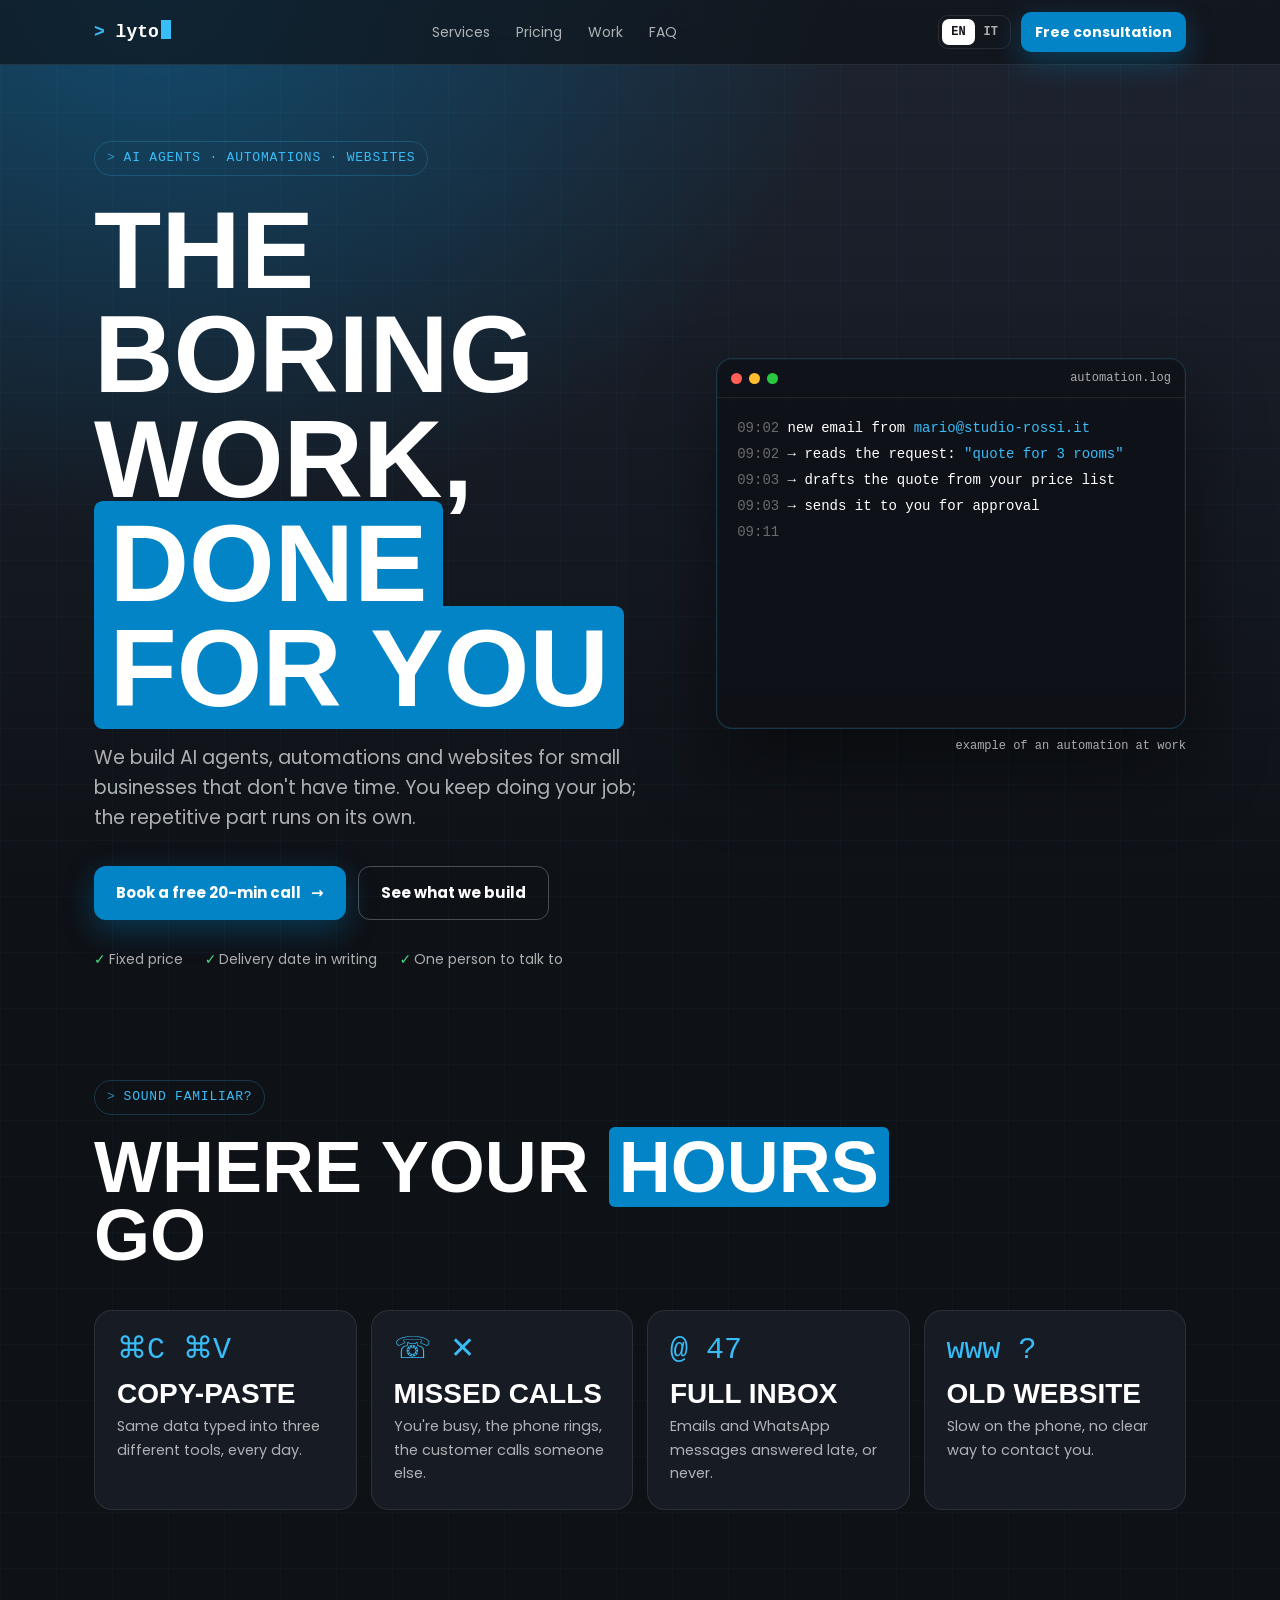
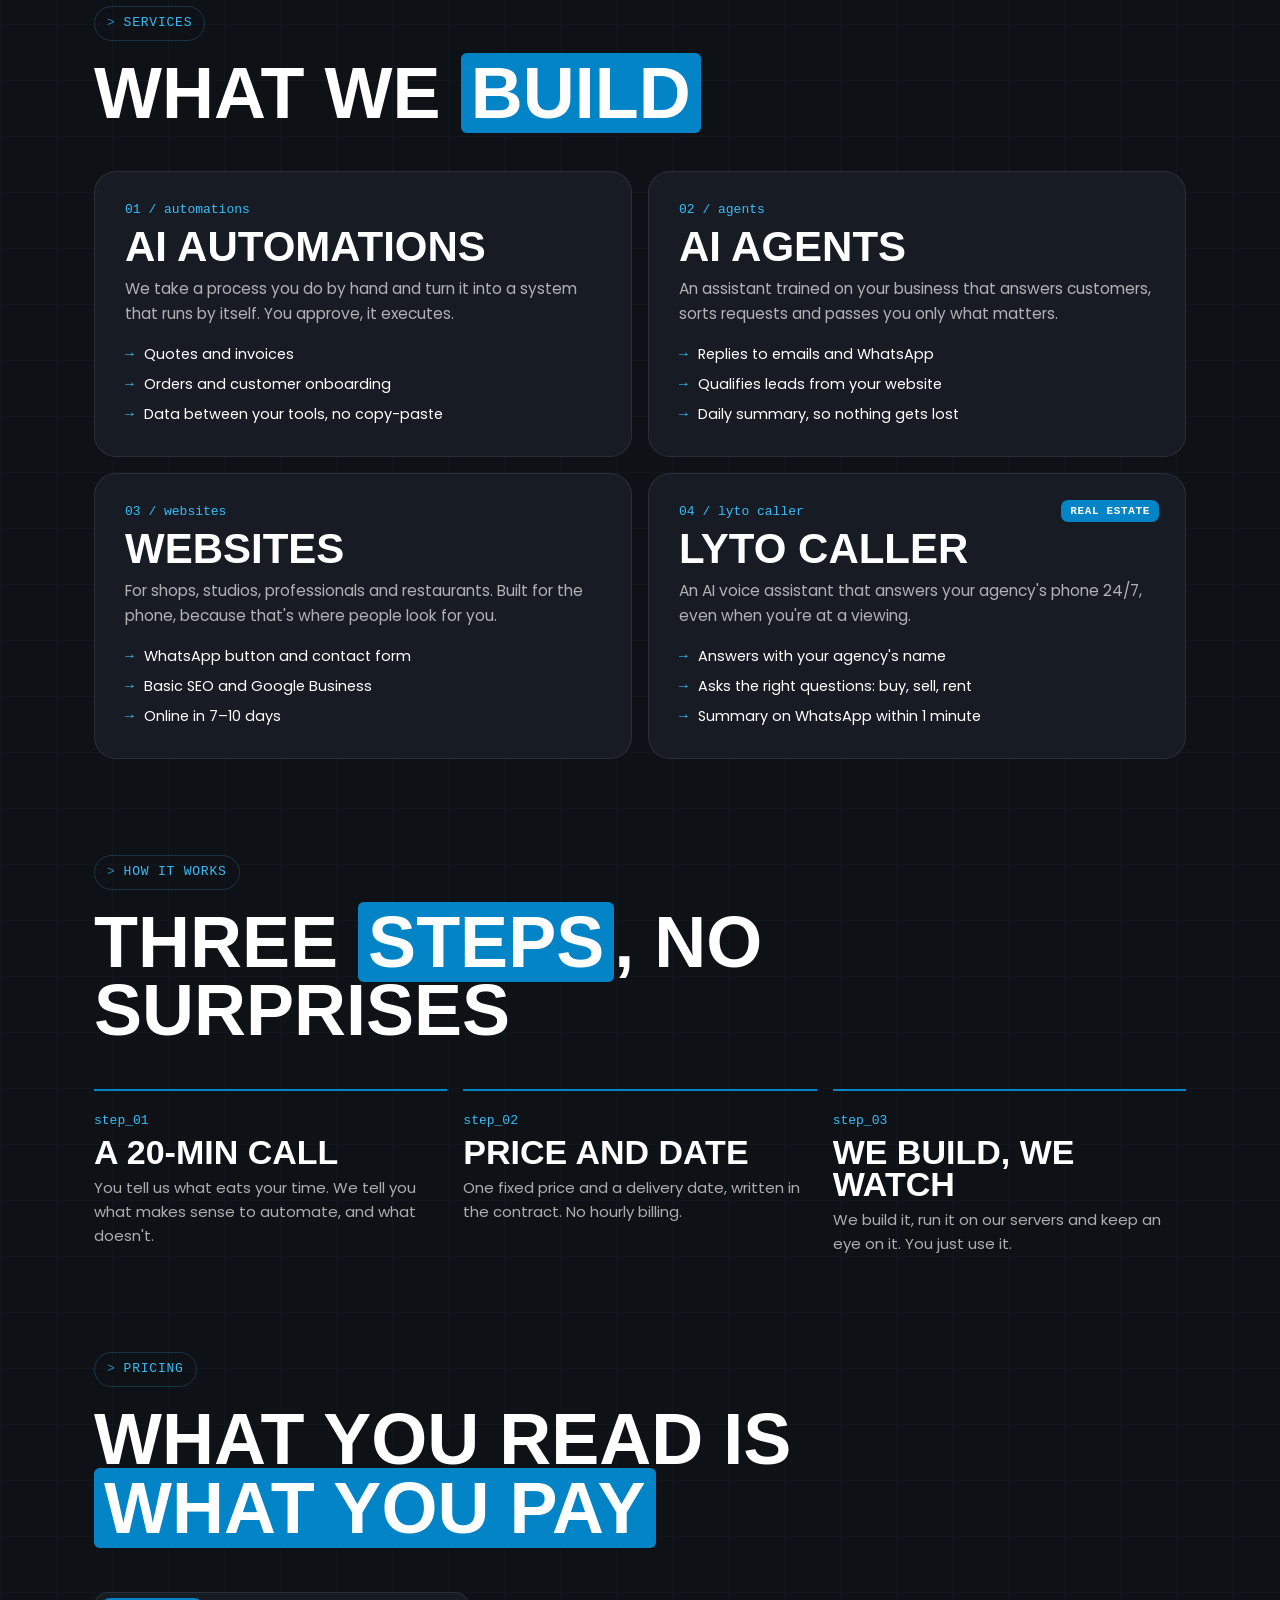
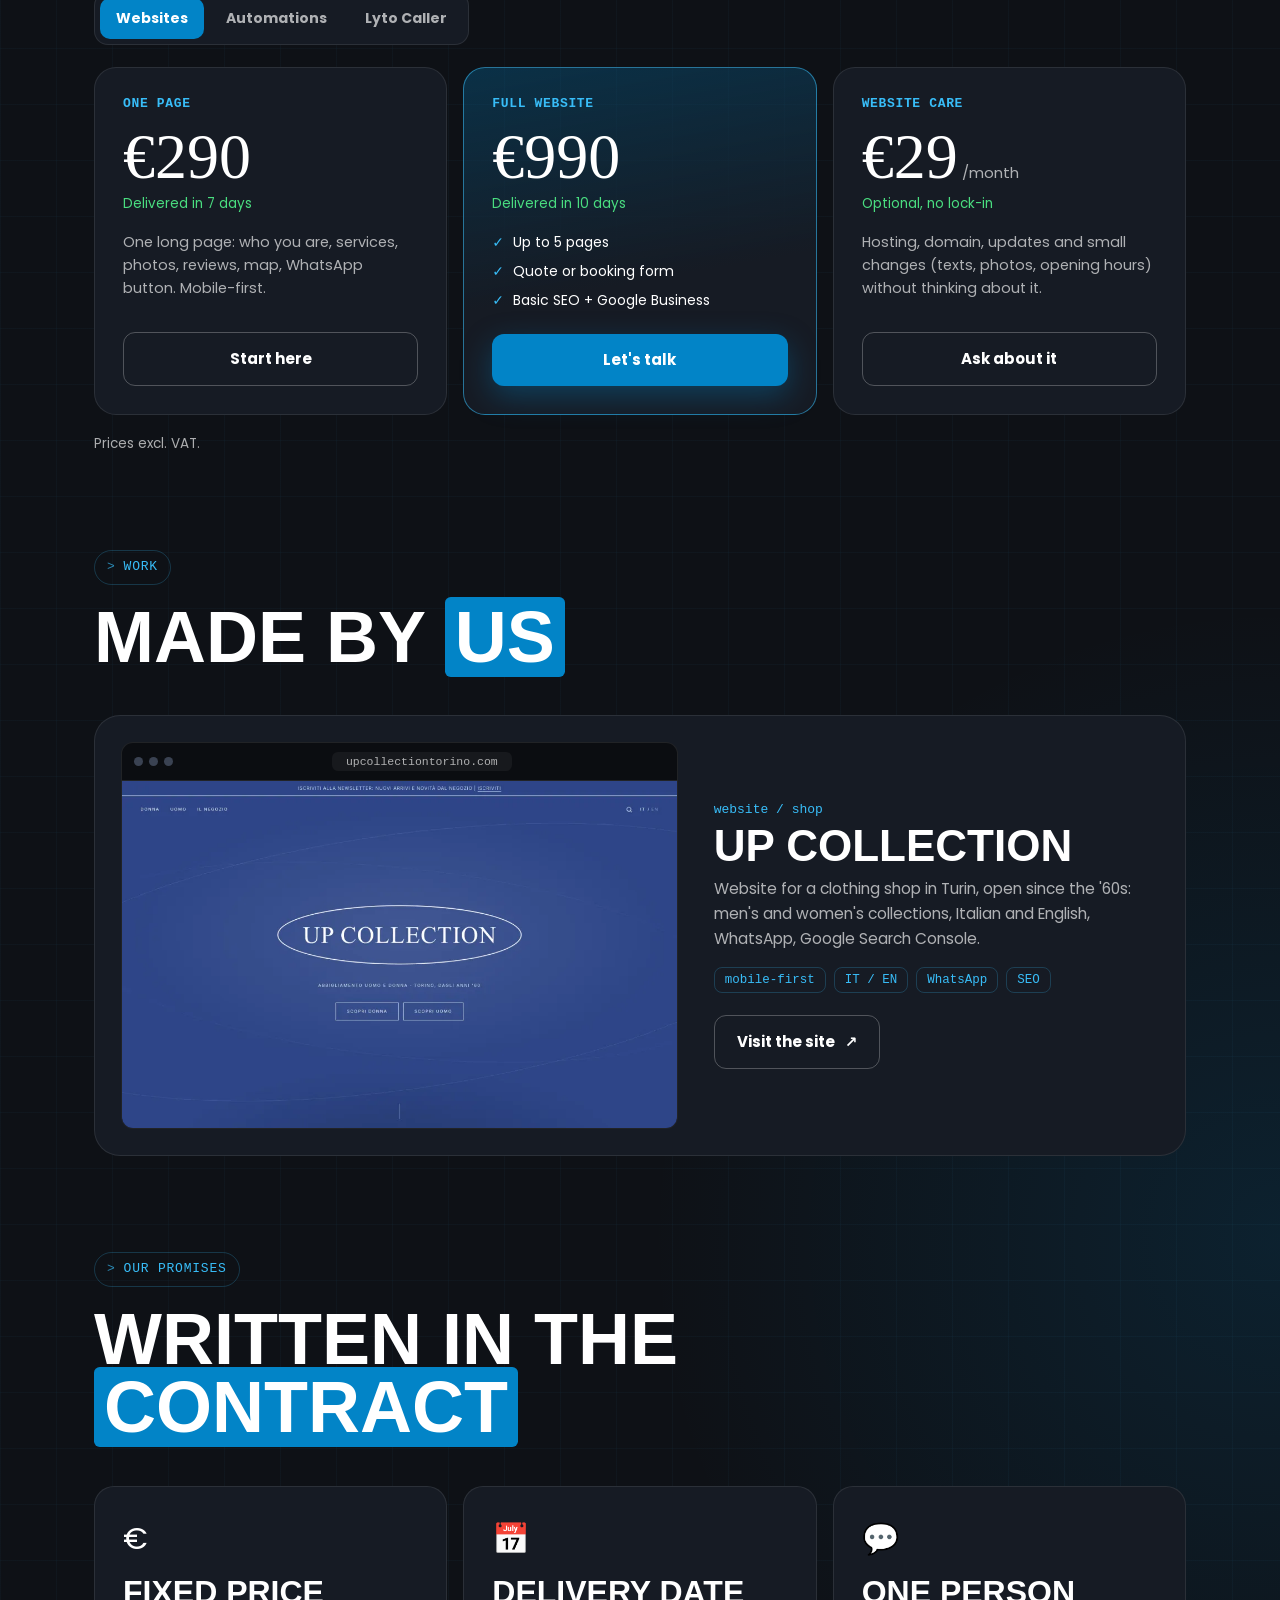
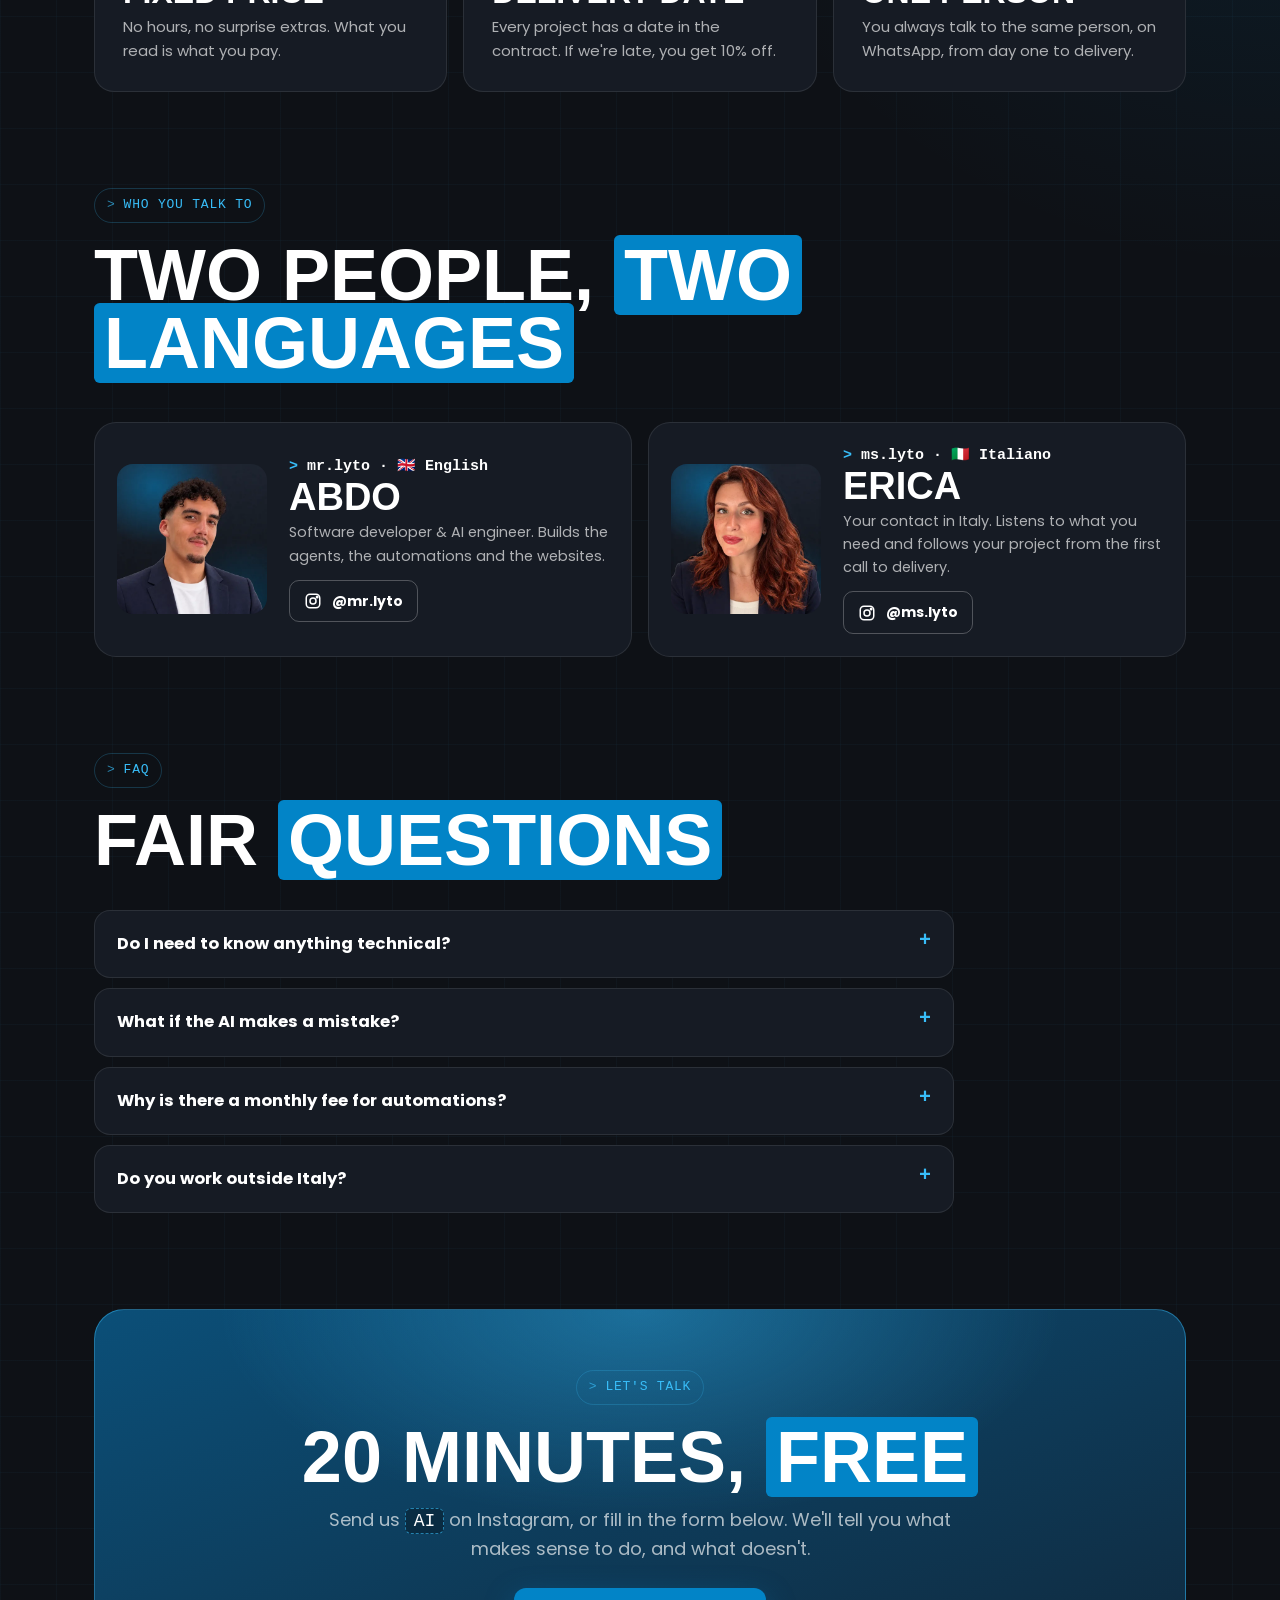
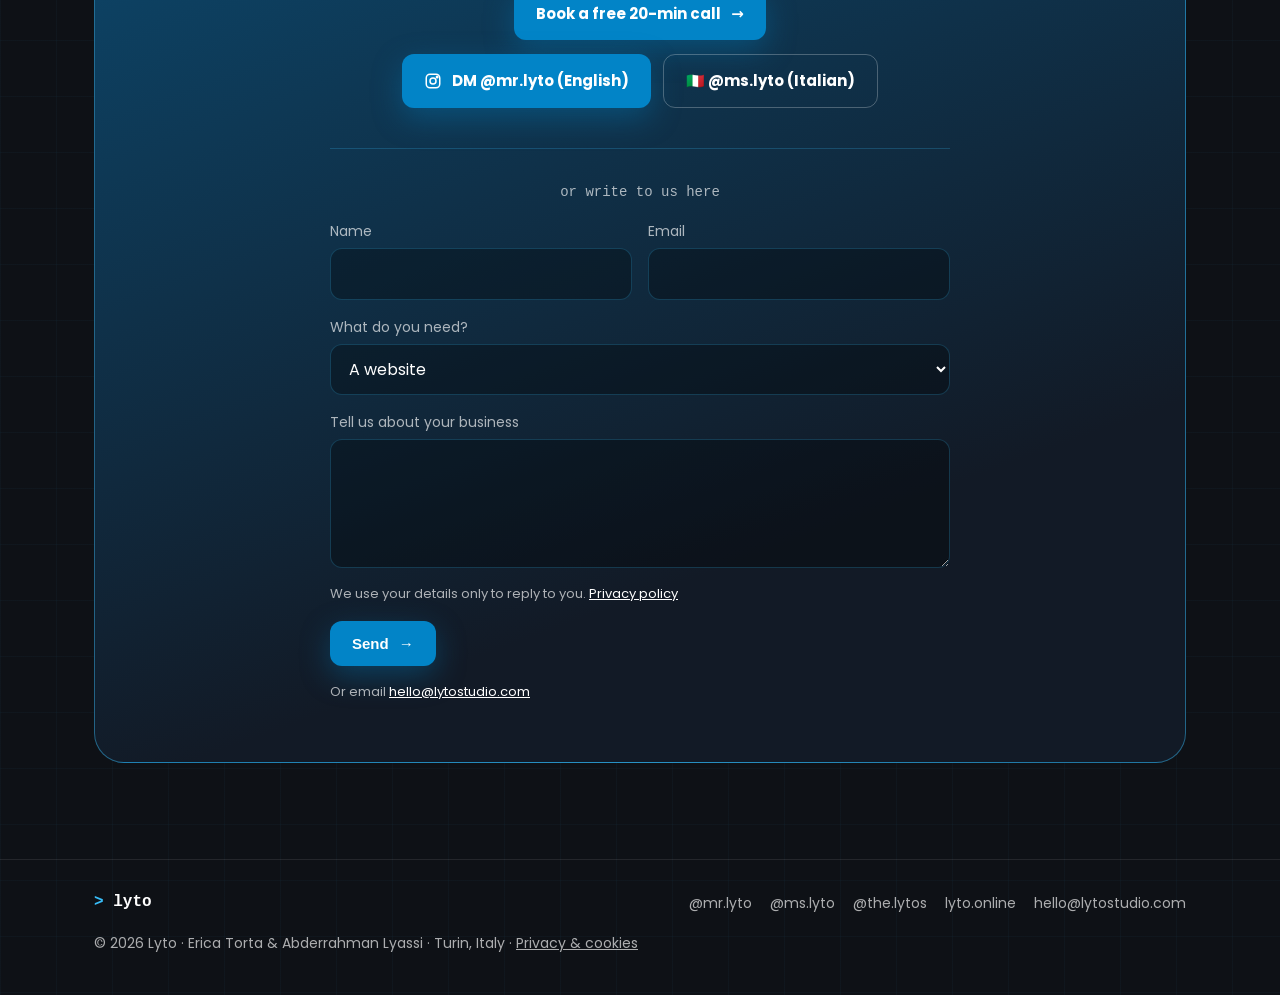
==== index.html @ 4451d895 "lyto studio website" ====
<!doctype html>
<html lang="en">
<head>
<meta charset="utf-8">
<meta name="viewport" content="width=device-width, initial-scale=1">
<title>Lyto Studio · AI automations &amp; websites for small business</title>
<meta name="description" content="AI agents, automations and websites for small businesses, from Turin. Fixed price, delivery date in writing, one person to talk to. Free 20-min call.">
<link rel="canonical" href="https://lytostudio.com/">
<link rel="alternate" hreflang="en" href="https://lytostudio.com/">
<link rel="alternate" hreflang="it" href="https://lytostudio.com/?lang=it">
<link rel="alternate" hreflang="x-default" href="https://lytostudio.com/">
<meta property="og:site_name" content="Lyto Studio">
<meta property="og:title" content="Lyto Studio · The boring work, done for you">
<meta property="og:description" content="AI agents, automations and websites for small businesses. Fixed price, delivery date in writing.">
<meta property="og:type" content="website">
<meta property="og:url" content="https://lytostudio.com/">
<meta property="og:image" content="https://lytostudio.com/assets/img/og-image.png">
<meta property="og:image:width" content="1200">
<meta property="og:image:height" content="630">
<meta property="og:image:alt" content="Lyto: the boring work, done for you. AI agents, automations, websites.">
<meta property="og:locale" content="en_GB">
<meta property="og:locale:alternate" content="it_IT">
<meta name="twitter:card" content="summary_large_image">
<meta name="twitter:image" content="https://lytostudio.com/assets/img/og-image.png">
<link rel="icon" href="favicon.svg" type="image/svg+xml">
<link rel="icon" href="favicon-32.png" sizes="32x32" type="image/png">
<link rel="apple-touch-icon" href="apple-touch-icon.png">
<link rel="manifest" href="site.webmanifest">
<script type="application/ld+json">
{
  "@context": "https://schema.org",
  "@type": "ProfessionalService",
  "name": "Lyto Studio",
  "alternateName": "Lyto",
  "url": "https://lytostudio.com/",
  "logo": "https://lytostudio.com/assets/img/icon-512.png",
  "image": "https://lytostudio.com/assets/img/og-image.png",
  "description": "AI agents, automations and websites for small businesses. Fixed price, delivery date in writing.",
  "email": "hello@lytostudio.com",
  "address": {"@type": "PostalAddress", "addressLocality": "Torino", "addressRegion": "TO", "addressCountry": "IT"},
  "areaServed": ["IT", "Europe"],
  "availableLanguage": ["en", "it"],
  "founder": [{"@type": "Person", "name": "Erica Torta"}, {"@type": "Person", "name": "Abderrahman Lyassi"}],
  "knowsAbout": ["AI agents", "Business automation", "Web design", "AI voice assistant for real estate agencies"],
  "sameAs": ["https://www.instagram.com/mr.lyto/", "https://www.instagram.com/ms.lyto/", "https://www.instagram.com/the.lytos/"]
}
</script>
<meta name="theme-color" content="#0E1116">
<link rel="preload" href="assets/fonts/din.woff2" as="font" type="font/woff2" crossorigin>
<style>
@font-face{font-family:'Poppins';font-weight:400;font-display:swap;src:url(assets/fonts/Poppins-Regular.ttf) format('truetype')}
@font-face{font-family:'Poppins';font-weight:500;font-display:swap;src:url(assets/fonts/Poppins-Medium.ttf) format('truetype')}
@font-face{font-family:'Poppins';font-weight:700;font-display:swap;src:url(assets/fonts/Poppins-Bold.ttf) format('truetype')}
@font-face{font-family:'Din';font-weight:700;font-display:swap;src:local('DIN Condensed Bold'),local('DINCondensed-Bold'),url(assets/fonts/din.woff2) format('woff2')}

:root{
  --bg1:#1E2430; --bg2:#0E1116; --card:#161B24; --card2:#1B2230;
  --fg:#FFFFFF; --mute:rgba(255,255,255,.66); --line:rgba(56,189,248,.22); --line2:rgba(255,255,255,.09);
  --acc:#38BDF8; --hl:#0284C7; --ok:#4ADE80;
  --mono:ui-monospace,'SF Mono',Menlo,Consolas,monospace;
}
*{margin:0;padding:0;box-sizing:border-box}
html{scroll-behavior:smooth}
body{font-family:'Poppins',system-ui,sans-serif;color:var(--fg);line-height:1.6;-webkit-font-smoothing:antialiased;
  overflow-x:hidden;background-color:var(--bg2);
  background:
    linear-gradient(rgba(56,189,248,.035) 1px,transparent 1px) 0 0/56px 56px,
    linear-gradient(90deg,rgba(56,189,248,.035) 1px,transparent 1px) 0 0/56px 56px,
    radial-gradient(1000px 760px at 12% 0%,rgba(2,132,199,.40),transparent 70%),
    radial-gradient(900px 900px at 100% 60%,rgba(2,132,199,.14),transparent 70%),
    linear-gradient(180deg,var(--bg1) 0,var(--bg2) 900px) var(--bg2)}
a{color:inherit;text-decoration:none}
img{display:block;max-width:100%;height:auto}

/* bilingual: EN by default, html.it shows Italian */
html:not(.it) .it, html.it .en{display:none}

.wrap{max-width:1140px;margin:0 auto;padding:0 24px}
section{padding:96px 0}
.kicker{font-family:var(--mono);font-size:13px;color:var(--acc);letter-spacing:.06em;text-transform:uppercase;
  display:inline-flex;align-items:center;gap:8px;border:1px solid var(--line);padding:6px 12px;border-radius:999px}
.kicker::before{content:'>';opacity:.7}
h1,h2,h3{font-family:'Din',Impact,sans-serif;font-weight:700;text-transform:uppercase;line-height:.95}
h2{font-size:clamp(42px,6.4vw,72px);margin:18px 0 16px;max-width:860px}
mark{background:var(--hl);color:#fff;padding:0 .14em;border-radius:.08em;-webkit-box-decoration-break:clone;box-decoration-break:clone}
.lead{color:var(--mute);font-size:18px;max-width:640px}

/* ---- buttons ---- */
.btn{display:inline-flex;align-items:center;gap:10px;font-weight:600;font-size:15px;border-radius:12px;
  padding:14px 22px;transition:transform .15s,background .15s,border-color .15s;white-space:nowrap;cursor:pointer}
.btn:hover{transform:translateY(-2px)}
.btn-blue{background:var(--hl);color:#fff;box-shadow:0 10px 30px rgba(2,132,199,.35)}
.btn-blue:hover{background:#0396e0}
.btn-ghost{border:1px solid rgba(255,255,255,.25)}
.btn-ghost:hover{border-color:var(--acc)}
.btn-sm{padding:9px 14px;font-size:14px;border-radius:10px}
.btn svg{width:18px;height:18px;flex:none}

/* ---- nav ---- */
nav{position:sticky;top:0;z-index:20;backdrop-filter:blur(18px);-webkit-backdrop-filter:blur(18px);
  background:rgba(14,17,22,.66);border-bottom:1px solid var(--line2)}
nav .wrap{display:flex;align-items:center;justify-content:space-between;height:64px;gap:14px}
.handle{font-family:var(--mono);font-size:18px;font-weight:600}
.handle .p{color:var(--acc)}
.cur{display:inline-block;width:.55em;height:1.05em;background:var(--acc);vertical-align:-.15em;margin-left:2px;
  animation:blink 1.1s steps(1) infinite}
@keyframes blink{50%{opacity:0}}
.menu{display:flex;gap:26px;font-size:14px;color:var(--mute)}
.menu a:hover{color:#fff}
.nav-r{display:flex;align-items:center;gap:10px}
.lang{display:flex;border:1px solid var(--line2);border-radius:10px;padding:3px}
.lang button{font:600 12px var(--mono);color:var(--mute);background:none;border:0;padding:6px 9px;border-radius:7px;cursor:pointer}
.lang button[aria-pressed="true"]{background:#fff;color:var(--bg2)}

/* ---- hero ---- */
.hero{padding:76px 0 90px}
.hero .wrap{display:grid;grid-template-columns:1.1fr .9fr;gap:48px;align-items:center}
.hero h1{font-size:clamp(58px,8.6vw,112px);margin:22px 0 22px}
.hero .lead{font-size:19px}
.ctas{display:flex;flex-wrap:wrap;gap:12px;margin-top:32px}
.trust{display:flex;flex-wrap:wrap;gap:8px 22px;margin-top:28px;font-size:14px;color:var(--mute)}
.trust span::before{content:'✓ ';color:var(--ok);font-weight:700}

/* terminal window */
.term{border-radius:16px;background:rgba(14,17,22,.82);border:1px solid var(--line);
  box-shadow:0 40px 80px rgba(0,0,0,.45),0 0 0 1px rgba(255,255,255,.03) inset;overflow:hidden}
.term .bar{display:flex;align-items:center;gap:7px;padding:12px 14px;border-bottom:1px solid var(--line2)}
.term .bar i{width:11px;height:11px;border-radius:50%;background:#3a4252}
.term .bar i:nth-child(1){background:#FF5F57}.term .bar i:nth-child(2){background:#FEBC2E}.term .bar i:nth-child(3){background:#28C840}
.term .bar span{margin-left:auto;font:12px var(--mono);color:var(--mute)}
.term pre{font:14px/1.85 var(--mono);padding:18px 20px 22px;white-space:pre-wrap;color:#cfd8e3;min-height:330px}
.term .t{color:rgba(255,255,255,.38)} .term .a{color:var(--acc)} .term .g{color:var(--ok)} .term .w{color:#fff}
.term-note{font:12px var(--mono);color:var(--mute);margin-top:10px;text-align:right}

/* ---- pains ---- */
.pains{display:grid;grid-template-columns:repeat(4,1fr);gap:14px;margin-top:40px}
.pain{border-radius:18px;padding:24px 22px;background:var(--card);border:1px solid var(--line2)}
.pain .h{font-family:var(--mono);font-size:30px;color:var(--acc);line-height:1}
.pain h3{font-size:28px;margin:16px 0 8px}
.pain p{color:var(--mute);font-size:14.5px}

/* ---- services ---- */
.svcs{display:grid;grid-template-columns:repeat(2,1fr);gap:16px;margin-top:44px}
.svc{position:relative;border-radius:22px;padding:30px;background:var(--card);border:1px solid var(--line2);
  transition:border-color .2s}
.svc:hover{border-color:var(--line)}
.svc .n{font:13px var(--mono);color:var(--acc)}
.svc h3{font-size:42px;margin:10px 0 10px}
.svc p{color:var(--mute);font-size:15.5px;margin-bottom:16px}
.svc ul{list-style:none;display:grid;gap:7px;font-size:14.5px}
.svc li{display:flex;gap:10px}
.svc li::before{content:'→';color:var(--acc);font-family:var(--mono)}
.svc .badge{position:absolute;top:26px;right:26px;font:600 11px var(--mono);letter-spacing:.06em;text-transform:uppercase;
  background:var(--hl);color:#fff;padding:5px 9px;border-radius:7px}

/* ---- steps ---- */
.steps{display:grid;grid-template-columns:repeat(3,1fr);gap:16px;margin-top:44px;counter-reset:s}
.step{border-top:2px solid var(--hl);padding-top:22px}
.step .k{font:13px var(--mono);color:var(--acc)}
.step h3{font-size:34px;margin:8px 0 8px}
.step p{color:var(--mute);font-size:15px}

/* ---- pricing ---- */
.tabs{display:inline-flex;gap:6px;margin-top:34px;padding:5px;border-radius:14px;background:var(--card);border:1px solid var(--line2);flex-wrap:wrap}
.tabs button{font:600 14px 'Poppins';color:var(--mute);background:none;border:0;border-radius:10px;padding:10px 16px;cursor:pointer}
.tabs button[aria-selected="true"]{background:var(--hl);color:#fff}
.plans{display:none;grid-template-columns:repeat(3,1fr);gap:16px;margin-top:22px}
.plans.on{display:grid}
.plan{border-radius:22px;padding:28px;background:var(--card);border:1px solid var(--line2);display:flex;flex-direction:column}
.plan.hot{border-color:rgba(56,189,248,.55);background:linear-gradient(170deg,rgba(2,132,199,.28),var(--card) 60%)}
.plan .nm{font:600 13px var(--mono);color:var(--acc);text-transform:uppercase;letter-spacing:.05em}
.plan .pr{font-family:'Din';font-size:64px;line-height:1;margin:14px 0 4px}
.plan .pr small{font-family:'Poppins';font-size:15px;color:var(--mute);font-weight:400;margin-left:4px}
.plan .when{font-size:13.5px;color:var(--ok);margin-bottom:16px}
.plan p{color:var(--mute);font-size:14.5px;margin-bottom:14px}
.plan ul{list-style:none;display:grid;gap:7px;font-size:14px;margin-bottom:22px}
.plan li{display:flex;gap:9px}
.plan li::before{content:'✓';color:var(--acc);font-weight:700}
.plan .btn{margin-top:auto;justify-content:center}
.price-note{margin-top:18px;font-size:13.5px;color:var(--mute)}

/* ---- work ---- */
.work{display:grid;grid-template-columns:1.25fr 1fr;gap:36px;align-items:center;margin-top:44px;
  border-radius:26px;padding:26px;background:var(--card);border:1px solid var(--line2)}
.browser{border-radius:12px;overflow:hidden;border:1px solid var(--line2);background:#0b0d11}
.browser .bar{display:flex;align-items:center;gap:6px;padding:9px 12px;border-bottom:1px solid var(--line2)}
.browser .bar i{width:9px;height:9px;border-radius:50%;background:#3a4252}
.browser .bar span{margin:0 auto;font:11.5px var(--mono);color:var(--mute);background:rgba(255,255,255,.05);
  padding:3px 14px;border-radius:6px}
.work h3{font-size:44px;margin:8px 0 10px}
.work p{color:var(--mute);font-size:15.5px;margin-bottom:16px}
.chips{display:flex;flex-wrap:wrap;gap:8px;margin-bottom:22px}
.chips span{font:12.5px var(--mono);border:1px solid var(--line);color:var(--acc);padding:5px 10px;border-radius:8px}

/* ---- promises ---- */
.proms{display:grid;grid-template-columns:repeat(3,1fr);gap:16px;margin-top:44px}
.prom{border-radius:20px;padding:28px;background:var(--card);border:1px solid var(--line2)}
.prom .ic{font-size:30px}
.prom h3{font-size:32px;margin:14px 0 8px}
.prom p{color:var(--mute);font-size:15px}

/* ---- team ---- */
.team{display:grid;grid-template-columns:1fr 1fr;gap:16px;margin-top:44px}
.mate{display:grid;grid-template-columns:150px 1fr;gap:22px;align-items:center;border-radius:22px;padding:22px;
  background:var(--card);border:1px solid var(--line2)}
.mate img{width:150px;height:150px;border-radius:16px;object-fit:cover}
.mate .hd{font:600 15px var(--mono)} .mate .hd b{color:var(--acc);font-weight:600}
.mate h3{font-size:38px;margin:4px 0 6px}
.mate p{color:var(--mute);font-size:14.5px;margin-bottom:12px}

/* ---- faq ---- */
.faq{margin-top:36px;display:grid;gap:10px;max-width:860px}
details{border-radius:16px;background:var(--card);border:1px solid var(--line2);padding:0 22px}
summary{cursor:pointer;list-style:none;padding:20px 0;font-weight:600;font-size:16.5px;display:flex;justify-content:space-between;gap:16px}
summary::-webkit-details-marker{display:none}
summary::after{content:'+';font-family:var(--mono);color:var(--acc);font-size:20px;line-height:1}
details[open] summary::after{content:'−'}
details p{color:var(--mute);padding:0 0 20px;font-size:15.5px;max-width:740px}

/* ---- final cta ---- */
.final{border-radius:30px;padding:60px 40px;text-align:center;
  background:radial-gradient(600px 300px at 50% 0%,rgba(56,189,248,.35),transparent 70%),linear-gradient(160deg,#0B4F78,#121a26 75%);
  border:1px solid rgba(56,189,248,.45)}
.final h2{margin:18px auto 14px}
.final .lead{margin:0 auto}
.final .ctas{justify-content:center}
.final .book-row{margin-top:24px}
.final .book-row+.ctas{margin-top:14px}
.dm{font-family:var(--mono);background:rgba(0,0,0,.3);border:1px dashed rgba(56,189,248,.6);padding:2px 8px;border-radius:6px;color:#fff}

.cform{max-width:620px;margin:40px auto 0;text-align:left;display:grid;gap:16px;border-top:1px solid var(--line);padding-top:32px}
.cform .or{text-align:center;font-family:var(--mono);color:var(--mute);font-size:14px}
.cform .row{display:grid;grid-template-columns:1fr 1fr;gap:16px}
.cform label{display:grid;gap:6px;font-size:14px;color:var(--mute)}
.cform input,.cform select,.cform textarea{font:inherit;font-size:16px;color:#fff;background:rgba(0,0,0,.3);border:1px solid var(--line);border-radius:12px;padding:12px 14px;width:100%}
.cform input:focus,.cform select:focus,.cform textarea:focus{outline:2px solid var(--acc);outline-offset:1px}
.cform select option{background:var(--card)}
.cform .btn{justify-self:start;border:0;cursor:pointer}
.cform .fine{font-size:13px;color:var(--mute)}
.cform .fine a{color:#fff;text-decoration:underline}
.cform .fmsg:empty{display:none}
.cform .fmsg{font-family:var(--mono);font-size:14px;color:var(--ok)}
.cform .fmsg.err{color:#FCA5A5}
.hp{position:absolute;left:-9999px;width:1px;height:1px;opacity:0}
footer{border-top:1px solid var(--line2);padding:30px 0 42px;color:var(--mute);font-size:14px}
footer .wrap{display:flex;justify-content:space-between;gap:16px;flex-wrap:wrap;align-items:center}
footer .links{display:flex;gap:18px;flex-wrap:wrap}
footer a:hover{color:#fff}
footer .legal-f a{text-decoration:underline}

.rv{opacity:0;transform:translateY(18px);transition:opacity .6s,transform .6s}
.rv.in{opacity:1;transform:none}
@media (prefers-reduced-motion:reduce){.rv{opacity:1;transform:none;transition:none}.cur{animation:none}html{scroll-behavior:auto}}

@media (max-width:1000px){
  .menu{display:none}
  .hero .wrap{grid-template-columns:1fr}
  .pains{grid-template-columns:repeat(2,1fr)}
  .plans.on,.proms{grid-template-columns:1fr}
  .work,.team{grid-template-columns:1fr}
}
@media (max-width:720px){
  section{padding:68px 0}
  .wrap{padding:0 16px}
  .hero{padding:44px 0 64px}
  .svcs,.steps{grid-template-columns:1fr}
  .pains{grid-template-columns:1fr}
  .term pre{font-size:12.5px;min-height:0}
  .svc,.plan,.prom{padding:24px 20px}
  .svc .badge{position:static;display:inline-block;margin-bottom:10px}
  .mate{grid-template-columns:96px 1fr;gap:16px;padding:18px}
  .mate img{width:96px;height:96px}
  .mate h3{font-size:32px}
  .final{padding:44px 20px}
  .cform .row{grid-template-columns:1fr}
  .nav-cta{display:none}
  .tabs{display:flex;width:100%}
  .tabs button{flex:1;padding:10px 8px}
  .work{padding:16px}
}
</style>
</head>
<body>

<svg width="0" height="0" style="position:absolute" aria-hidden="true">
  <symbol id="i-ig" viewBox="0 0 24 24" fill="none" stroke="currentColor" stroke-width="2"><rect x="3" y="3" width="18" height="18" rx="5"/><circle cx="12" cy="12" r="4"/><circle cx="17.5" cy="6.5" r="1" fill="currentColor"/></symbol>
</svg>

<nav>
  <div class="wrap">
    <a href="#" class="handle" aria-label="Lyto"><span class="p">&gt;</span> lyto<span class="cur"></span></a>
    <div class="menu">
      <a href="#services"><span class="en">Services</span><span class="it">Servizi</span></a>
      <a href="#pricing"><span class="en">Pricing</span><span class="it">Prezzi</span></a>
      <a href="#work"><span class="en">Work</span><span class="it">Lavori</span></a>
      <a href="#faq">FAQ</a>
    </div>
    <div class="nav-r">
      <div class="lang" role="group" aria-label="Language">
        <button type="button" data-lang="en" aria-pressed="true">EN</button>
        <button type="button" data-lang="it" aria-pressed="false">IT</button>
      </div>
      <a class="btn btn-blue btn-sm nav-cta" href="#contact" data-book><span class="en">Free consultation</span><span class="it">Consulenza gratuita</span></a>
    </div>
  </div>
</nav>

<header class="hero">
  <div class="wrap">
    <div>
      <span class="kicker"><span class="en">AI agents · Automations · Websites</span><span class="it">Agenti AI · Automazioni · Siti</span></span>
      <h1 class="en">The boring work, <mark>done for you</mark></h1>
      <h1 class="it">Il lavoro noioso, <mark>lo fa l'AI</mark></h1>
      <p class="lead en">We build AI agents, automations and websites for small businesses that don't have time. You keep doing your job; the repetitive part runs on its own.</p>
      <p class="lead it">Costruiamo agenti AI, automazioni e siti per chi ha un'attività e non ha tempo. Tu continui a fare il tuo lavoro; la parte ripetitiva va da sola.</p>
      <div class="ctas">
        <a class="btn btn-blue" href="#contact" data-book><span class="en">Book a free 20-min call</span><span class="it">Prenota 20 minuti gratis</span> →</a>
        <a class="btn btn-ghost" href="#services"><span class="en">See what we build</span><span class="it">Cosa costruiamo</span></a>
      </div>
      <div class="trust">
        <span class="en">Fixed price</span><span class="it">Prezzo fisso</span>
        <span class="en">Delivery date in writing</span><span class="it">Data di consegna scritta</span>
        <span class="en">One person to talk to</span><span class="it">Un solo referente</span>
      </div>
    </div>
    <div>
      <div class="term" aria-hidden="true">
        <div class="bar"><i></i><i></i><i></i><span>automation.log</span></div>
<pre class="en" id="log-en"></pre>
<pre class="it" id="log-it"></pre>
      </div>
      <p class="term-note en">example of an automation at work</p>
      <p class="term-note it">esempio di un'automazione al lavoro</p>
    </div>
  </div>
</header>

<section id="pains" style="padding-top:20px">
  <div class="wrap">
    <span class="kicker"><span class="en">Sound familiar?</span><span class="it">Ti suona familiare?</span></span>
    <h2 class="en">Where your <mark>hours</mark> go</h2>
    <h2 class="it">Dove finiscono le tue <mark>ore</mark></h2>
    <div class="pains">
      <div class="pain rv"><div class="h">⌘C ⌘V</div>
        <h3 class="en">Copy-paste</h3><h3 class="it">Copia-incolla</h3>
        <p class="en">Same data typed into three different tools, every day.</p>
        <p class="it">Gli stessi dati scritti in tre programmi diversi, ogni giorno.</p></div>
      <div class="pain rv"><div class="h">☏ ✕</div>
        <h3 class="en">Missed calls</h3><h3 class="it">Chiamate perse</h3>
        <p class="en">You're busy, the phone rings, the customer calls someone else.</p>
        <p class="it">Sei impegnato, il telefono squilla, il cliente chiama un altro.</p></div>
      <div class="pain rv"><div class="h">@ 47</div>
        <h3 class="en">Full inbox</h3><h3 class="it">Inbox piena</h3>
        <p class="en">Emails and WhatsApp messages answered late, or never.</p>
        <p class="it">Email e messaggi WhatsApp a cui rispondi tardi, o mai.</p></div>
      <div class="pain rv"><div class="h">www ?</div>
        <h3 class="en">Old website</h3><h3 class="it">Sito vecchio</h3>
        <p class="en">Slow on the phone, no clear way to contact you.</p>
        <p class="it">Lento dal telefono, nessun modo chiaro per contattarti.</p></div>
    </div>
  </div>
</section>

<section id="services" style="padding-top:0">
  <div class="wrap">
    <span class="kicker"><span class="en">Services</span><span class="it">Servizi</span></span>
    <h2 class="en">What we <mark>build</mark></h2>
    <h2 class="it">Cosa <mark>costruiamo</mark></h2>
    <div class="svcs">
      <div class="svc rv">
        <div class="n">01 / automations</div>
        <h3 class="en">AI automations</h3><h3 class="it">Automazioni AI</h3>
        <p class="en">We take a process you do by hand and turn it into a system that runs by itself. You approve, it executes.</p>
        <p class="it">Prendiamo un processo che oggi fai a mano e lo trasformiamo in un sistema che va da solo. Tu approvi, lui esegue.</p>
        <ul>
          <li class="en">Quotes and invoices</li><li class="it">Preventivi e fatture</li>
          <li class="en">Orders and customer onboarding</li><li class="it">Ordini e onboarding clienti</li>
          <li class="en">Data between your tools, no copy-paste</li><li class="it">Dati tra i tuoi programmi, senza copia-incolla</li>
        </ul>
      </div>
      <div class="svc rv">
        <div class="n">02 / agents</div>
        <h3 class="en">AI agents</h3><h3 class="it">Agenti AI</h3>
        <p class="en">An assistant trained on your business that answers customers, sorts requests and passes you only what matters.</p>
        <p class="it">Un assistente che conosce la tua attività: risponde ai clienti, smista le richieste e ti passa solo quello che conta.</p>
        <ul>
          <li class="en">Replies to emails and WhatsApp</li><li class="it">Risposte a email e WhatsApp</li>
          <li class="en">Qualifies leads from your website</li><li class="it">Qualifica i contatti dal sito</li>
          <li class="en">Daily summary, so nothing gets lost</li><li class="it">Riepilogo giornaliero, così niente si perde</li>
        </ul>
      </div>
      <div class="svc rv">
        <div class="n">03 / websites</div>
        <h3 class="en">Websites</h3><h3 class="it">Siti web</h3>
        <p class="en">For shops, studios, professionals and restaurants. Built for the phone, because that's where people look for you.</p>
        <p class="it">Per negozi, studi, professionisti e ristoranti. Pensati per il telefono, perché è lì che ti cercano.</p>
        <ul>
          <li class="en">WhatsApp button and contact form</li><li class="it">Bottone WhatsApp e modulo contatti</li>
          <li class="en">Basic SEO and Google Business</li><li class="it">SEO base e Google Business</li>
          <li class="en">Online in 7–10 days</li><li class="it">Online in 7–10 giorni</li>
        </ul>
      </div>
      <div class="svc rv">
        <span class="badge en">Real estate</span><span class="badge it">Immobiliari</span>
        <div class="n">04 / lyto caller</div>
        <h3>Lyto Caller</h3>
        <p class="en">An AI voice assistant that answers your agency's phone 24/7, even when you're at a viewing.</p>
        <p class="it">L'assistente vocale AI che risponde al telefono dell'agenzia 24 ore su 24, anche quando sei in visita.</p>
        <ul>
          <li class="en">Answers with your agency's name</li><li class="it">Risponde col nome dell'agenzia</li>
          <li class="en">Asks the right questions: buy, sell, rent</li><li class="it">Fa le domande giuste: compra, vende, affitta</li>
          <li class="en">Summary on WhatsApp within 1 minute</li><li class="it">Riepilogo su WhatsApp entro 1 minuto</li>
        </ul>
      </div>
    </div>
  </div>
</section>

<section id="how" style="padding-top:0">
  <div class="wrap">
    <span class="kicker"><span class="en">How it works</span><span class="it">Come funziona</span></span>
    <h2 class="en">Three <mark>steps</mark>, no surprises</h2>
    <h2 class="it">Tre <mark>passi</mark>, nessuna sorpresa</h2>
    <div class="steps">
      <div class="step rv"><div class="k">step_01</div>
        <h3 class="en">A 20-min call</h3><h3 class="it">20 minuti al telefono</h3>
        <p class="en">You tell us what eats your time. We tell you what makes sense to automate, and what doesn't.</p>
        <p class="it">Ci racconti cosa ti fa perdere tempo. Ti diciamo cosa ha senso automatizzare e cosa no.</p></div>
      <div class="step rv"><div class="k">step_02</div>
        <h3 class="en">Price and date</h3><h3 class="it">Prezzo e data</h3>
        <p class="en">One fixed price and a delivery date, written in the contract. No hourly billing.</p>
        <p class="it">Un prezzo fisso e una data di consegna, scritti nel contratto. Niente ore da pagare.</p></div>
      <div class="step rv"><div class="k">step_03</div>
        <h3 class="en">We build, we watch</h3><h3 class="it">Costruiamo, controlliamo</h3>
        <p class="en">We build it, run it on our servers and keep an eye on it. You just use it.</p>
        <p class="it">Lo costruiamo, gira sui nostri server e lo teniamo d'occhio noi. Tu lo usi e basta.</p></div>
    </div>
  </div>
</section>

<section id="pricing" style="padding-top:0">
  <div class="wrap">
    <span class="kicker"><span class="en">Pricing</span><span class="it">Prezzi</span></span>
    <h2 class="en">What you read is <mark>what you pay</mark></h2>
    <h2 class="it">Quello che leggi è <mark>quello che paghi</mark></h2>
    <div class="tabs" role="tablist">
      <button type="button" role="tab" data-tab="web" aria-selected="true"><span class="en">Websites</span><span class="it">Siti</span></button>
      <button type="button" role="tab" data-tab="auto" aria-selected="false"><span class="en">Automations</span><span class="it">Automazioni</span></button>
      <button type="button" role="tab" data-tab="caller" aria-selected="false">Lyto Caller</button>
    </div>

    <div class="plans on" data-panel="web">
      <div class="plan">
        <div class="nm">One page</div>
        <div class="pr">€290</div>
        <div class="when en">Delivered in 7 days</div><div class="when it">Consegna in 7 giorni</div>
        <p class="en">One long page: who you are, services, photos, reviews, map, WhatsApp button. Mobile-first.</p>
        <p class="it">Una pagina lunga: chi sei, servizi, foto, recensioni, mappa, bottone WhatsApp. Pensata per il telefono.</p>
        <a class="btn btn-ghost" href="#contact"><span class="en">Start here</span><span class="it">Parti da qui</span></a>
      </div>
      <div class="plan hot">
        <div class="nm en">Full website</div><div class="nm it">Sito completo</div>
        <div class="pr">€990</div>
        <div class="when en">Delivered in 10 days</div><div class="when it">Consegna in 10 giorni</div>
        <ul>
          <li class="en">Up to 5 pages</li><li class="it">Fino a 5 pagine</li>
          <li class="en">Quote or booking form</li><li class="it">Modulo preventivi o prenotazioni</li>
          <li class="en">Basic SEO + Google Business</li><li class="it">SEO base + Google Business</li>
        </ul>
        <a class="btn btn-blue" href="#contact"><span class="en">Let's talk</span><span class="it">Parliamone</span></a>
      </div>
      <div class="plan">
        <div class="nm en">Website care</div><div class="nm it">Cura del sito</div>
        <div class="pr">€29<small>/<span class="en">month</span><span class="it">mese</span></small></div>
        <div class="when en">Optional, no lock-in</div><div class="when it">Opzionale, senza vincolo</div>
        <p class="en">Hosting, domain, updates and small changes (texts, photos, opening hours) without thinking about it.</p>
        <p class="it">Hosting, dominio, aggiornamenti e piccole modifiche (testi, foto, orari) senza pensarci più.</p>
        <a class="btn btn-ghost" href="#contact"><span class="en">Ask about it</span><span class="it">Chiedi info</span></a>
      </div>
    </div>

    <div class="plans" data-panel="auto">
      <div class="plan hot">
        <div class="nm en">Automation system</div><div class="nm it">Sistema di automazione</div>
        <div class="pr">€1,490</div>
        <div class="when en">Ready in 2 weeks</div><div class="when it">Pronto in 2 settimane</div>
        <p class="en">One manual, repetitive process (quotes, email and WhatsApp replies, orders, onboarding) turned into an AI system that works by itself.</p>
        <p class="it">Un processo manuale e ripetitivo (preventivi, risposte a email e WhatsApp, ordini, onboarding) trasformato in un sistema AI che lavora da solo.</p>
        <a class="btn btn-blue" href="#contact"><span class="en">Let's talk</span><span class="it">Parliamone</span></a>
      </div>
      <div class="plan">
        <div class="nm en">Management</div><div class="nm it">Gestione</div>
        <div class="pr">€79<small>/<span class="en">month</span><span class="it">mese</span></small></div>
        <div class="when en">First month included</div><div class="when it">Primo mese incluso</div>
        <p class="en">Servers, AI costs, monitoring and adjustments, for each active system.</p>
        <p class="it">Server, costi AI, monitoraggio e aggiustamenti, per ogni sistema attivo.</p>
        <a class="btn btn-ghost" href="#contact"><span class="en">Ask about it</span><span class="it">Chiedi info</span></a>
      </div>
      <div class="plan">
        <div class="nm en">Not sure?</div><div class="nm it">Non sai da dove partire?</div>
        <div class="pr">€0</div>
        <div class="when en">20-minute call</div><div class="when it">Chiamata di 20 minuti</div>
        <p class="en">We look at your day together and tell you which automation would save you the most hours.</p>
        <p class="it">Guardiamo insieme la tua giornata e ti diciamo quale automazione ti farebbe risparmiare più ore.</p>
        <a class="btn btn-ghost" href="#contact" data-book><span class="en">Book the call</span><span class="it">Prenota la chiamata</span></a>
      </div>
    </div>

    <div class="plans" data-panel="caller">
      <div class="plan hot">
        <div class="nm">Lyto Caller</div>
        <div class="pr">€149<small>/<span class="en">month</span><span class="it">mese</span></small></div>
        <div class="when en">Free setup · live in 48h</div><div class="when it">Setup gratuito · attivo in 48h</div>
        <ul>
          <li class="en">300 minutes/month (about 150 calls), then €0.30/min</li><li class="it">300 minuti al mese (circa 150 chiamate), poi 0,30 €/min</li>
          <li class="en">Calendar, listings, transcripts</li><li class="it">Calendario, annunci, trascrizioni</li>
          <li class="en">More offices and numbers included</li><li class="it">Più sedi e più numeri inclusi</li>
          <li class="en">No lock-in, cancel anytime</li><li class="it">Nessun vincolo, cancelli quando vuoi</li>
        </ul>
        <a class="btn btn-blue" href="#contact" data-book><span class="en">Ask for a demo</span><span class="it">Chiedi una demo</span></a>
      </div>
      <div class="plan">
        <div class="nm en">Yearly</div><div class="nm it">Annuale</div>
        <div class="pr">10<small><span class="en">months instead of 12</span><span class="it">mesi invece di 12</span></small></div>
        <div class="when en">Two months free</div><div class="when it">Due mesi gratis</div>
        <p class="en">Monthly invoice, no advance payment.</p>
        <p class="it">Fattura mensile, nessun anticipo.</p>
        <a class="btn btn-ghost" href="#contact"><span class="en">Ask about it</span><span class="it">Chiedi info</span></a>
      </div>
      <div class="plan">
        <div class="nm en">How it starts</div><div class="nm it">Come si parte</div>
        <div class="pr">48h</div>
        <div class="when en">Day 1 → Day 2</div><div class="when it">Giorno 1 → giorno 2</div>
        <p class="en">Day 1: send us your listings and opening hours. Day 2: turn on call forwarding. From then on, it answers.</p>
        <p class="it">Giorno 1: ci mandi annunci e orari. Giorno 2: attivi la deviazione di chiamata. Da lì in poi risponde lui.</p>
      </div>
    </div>
    <p class="price-note en">Prices excl. VAT.</p>
    <p class="price-note it">Prezzi IVA esclusa.</p>
  </div>
</section>

<section id="work" style="padding-top:0">
  <div class="wrap">
    <span class="kicker"><span class="en">Work</span><span class="it">Lavori</span></span>
    <h2 class="en">Made by <mark>us</mark></h2>
    <h2 class="it">Fatto da <mark>noi</mark></h2>
    <div class="work rv">
      <div class="browser">
        <div class="bar"><i></i><i></i><i></i><span>upcollectiontorino.com</span></div>
        <img src="assets/img/work-upcollection.webp" width="1000" height="625" loading="lazy" alt="Up Collection website, home page">
      </div>
      <div>
        <div class="n" style="font:13px var(--mono);color:var(--acc)">website / shop</div>
        <h3>Up Collection</h3>
        <p class="en">Website for a clothing shop in Turin, open since the '60s: men's and women's collections, Italian and English, WhatsApp, Google Search Console.</p>
        <p class="it">Sito per un negozio di abbigliamento a Torino, aperto dagli anni '60: collezioni uomo e donna, italiano e inglese, WhatsApp, Google Search Console.</p>
        <div class="chips"><span>mobile-first</span><span>IT / EN</span><span>WhatsApp</span><span>SEO</span></div>
        <a class="btn btn-ghost" href="https://upcollectiontorino.com" target="_blank" rel="noopener"><span class="en">Visit the site</span><span class="it">Vedi il sito</span> ↗</a>
      </div>
    </div>
  </div>
</section>

<section id="promises" style="padding-top:0">
  <div class="wrap">
    <span class="kicker"><span class="en">Our promises</span><span class="it">Le nostre promesse</span></span>
    <h2 class="en">Written in the <mark>contract</mark></h2>
    <h2 class="it">Scritte nel <mark>contratto</mark></h2>
    <div class="proms">
      <div class="prom rv"><div class="ic">€</div>
        <h3 class="en">Fixed price</h3><h3 class="it">Prezzo fisso</h3>
        <p class="en">No hours, no surprise extras. What you read is what you pay.</p>
        <p class="it">Niente ore, niente extra a sorpresa. Quello che leggi è quello che paghi.</p></div>
      <div class="prom rv"><div class="ic">📅</div>
        <h3 class="en">Delivery date</h3><h3 class="it">Data di consegna</h3>
        <p class="en">Every project has a date in the contract. If we're late, you get 10% off.</p>
        <p class="it">Ogni progetto ha una data scritta nel contratto. Se sforiamo noi, sconto del 10%.</p></div>
      <div class="prom rv"><div class="ic">💬</div>
        <h3 class="en">One person</h3><h3 class="it">Un solo referente</h3>
        <p class="en">You always talk to the same person, on WhatsApp, from day one to delivery.</p>
        <p class="it">Parli sempre con la stessa persona, su WhatsApp, dal primo giorno alla consegna.</p></div>
    </div>
  </div>
</section>

<section id="team" style="padding-top:0">
  <div class="wrap">
    <span class="kicker"><span class="en">Who you talk to</span><span class="it">Con chi parli</span></span>
    <h2 class="en">Two people, <mark>two languages</mark></h2>
    <h2 class="it">Due persone, <mark>due lingue</mark></h2>
    <div class="team">
      <div class="mate rv">
        <img src="assets/img/abdo.webp?v=2" width="480" height="480" alt="Abdo Lyassi" loading="lazy">
        <div>
          <div class="hd"><b>&gt;</b> mr.lyto · 🇬🇧 English</div>
          <h3>Abdo</h3>
          <p class="en">Software developer &amp; AI engineer. Builds the agents, the automations and the websites.</p>
          <p class="it">Sviluppatore e AI engineer. Costruisce gli agenti, le automazioni e i siti. Parla inglese.</p>
          <a class="btn btn-ghost btn-sm" href="https://ig.me/m/mr.lyto" target="_blank" rel="noopener"><svg><use href="#i-ig"/></svg>@mr.lyto</a>
        </div>
      </div>
      <div class="mate rv">
        <img src="assets/img/erica.webp?v=3" width="480" height="480" alt="Erica Torta" loading="lazy">
        <div>
          <div class="hd"><b>&gt;</b> ms.lyto · 🇮🇹 Italiano</div>
          <h3>Erica</h3>
          <p class="en">Your contact in Italy. Listens to what you need and follows your project from the first call to delivery.</p>
          <p class="it">Il tuo riferimento in Italia. Ascolta cosa ti serve e segue il progetto dalla prima chiamata alla consegna.</p>
          <a class="btn btn-ghost btn-sm" href="https://ig.me/m/ms.lyto" target="_blank" rel="noopener"><svg><use href="#i-ig"/></svg>@ms.lyto</a>
        </div>
      </div>
    </div>
  </div>
</section>

<section id="faq" style="padding-top:0">
  <div class="wrap">
    <span class="kicker">FAQ</span>
    <h2 class="en">Fair <mark>questions</mark></h2>
    <h2 class="it">Domande <mark>giuste</mark></h2>
    <div class="faq">
      <details>
        <summary><span class="en">Do I need to know anything technical?</span><span class="it">Devo sapere qualcosa di tecnico?</span></summary>
        <p class="en">No. You explain how you work today; we take care of the rest and show you how to use it.</p>
        <p class="it">No. Tu ci spieghi come lavori oggi; al resto pensiamo noi, e ti mostriamo come usarlo.</p>
      </details>
      <details>
        <summary><span class="en">What if the AI makes a mistake?</span><span class="it">E se l'AI sbaglia?</span></summary>
        <p class="en">For anything important, you approve before it goes out. We monitor every system and adjust it when needed.</p>
        <p class="it">Per le cose importanti approvi tu prima che parta. Controlliamo ogni sistema e lo aggiustiamo quando serve.</p>
      </details>
      <details>
        <summary><span class="en">Why is there a monthly fee for automations?</span><span class="it">Perché c'è un costo mensile per le automazioni?</span></summary>
        <p class="en">It covers the servers, the AI costs and our monitoring. The system keeps running and we keep watching it, so you don't have to.</p>
        <p class="it">Copre i server, i costi dell'AI e il nostro controllo. Il sistema continua a girare e lo teniamo d'occhio noi, così tu non devi.</p>
      </details>
      <details>
        <summary><span class="en">Do you work outside Italy?</span><span class="it">Lavorate anche fuori dall'Italia?</span></summary>
        <p class="en">Yes. Everything is remote: Abdo works in English, Erica in Italian.</p>
        <p class="it">Sì. Lavoriamo tutto da remoto: Abdo in inglese, Erica in italiano.</p>
      </details>
    </div>
  </div>
</section>

<section id="contact" style="padding-top:0">
  <div class="wrap">
    <div class="final rv">
      <span class="kicker"><span class="en">Let's talk</span><span class="it">Parliamone</span></span>
      <h2 class="en">20 minutes, <mark>free</mark></h2>
      <h2 class="it">20 minuti, <mark>gratis</mark></h2>
      <p class="lead en">Send us <span class="dm">AI</span> on Instagram, or fill in the form below. We'll tell you what makes sense to do, and what doesn't.</p>
      <p class="lead it">Scrivici <span class="dm">AI</span> su Instagram, oppure compila il modulo qui sotto. Ti diciamo cosa ha senso fare e cosa no.</p>
      <div class="ctas book-row" hidden>
        <a class="btn btn-blue" href="#contact" data-book><span class="en">Book a free 20-min call</span><span class="it">Prenota 20 minuti gratis</span> →</a>
      </div>
      <div class="ctas">
        <a class="btn btn-blue en" href="https://ig.me/m/mr.lyto" target="_blank" rel="noopener"><svg><use href="#i-ig"/></svg>DM @mr.lyto (English)</a>
        <a class="btn btn-ghost en" href="https://ig.me/m/ms.lyto" target="_blank" rel="noopener">🇮🇹 @ms.lyto (Italian)</a>
        <a class="btn btn-blue it" href="https://ig.me/m/ms.lyto" target="_blank" rel="noopener"><svg><use href="#i-ig"/></svg>Scrivi a @ms.lyto</a>
        <a class="btn btn-ghost it" href="https://ig.me/m/mr.lyto" target="_blank" rel="noopener">🇬🇧 @mr.lyto (inglese)</a>
      </div>

      <form class="cform" id="cform" novalidate>
        <p class="or"><span class="en">or write to us here</span><span class="it">oppure scrivici qui</span></p>
        <div class="row">
          <label><span class="en">Name</span><span class="it">Nome</span>
            <input name="name" required autocomplete="name"></label>
          <label>Email
            <input name="email" type="email" required autocomplete="email"></label>
        </div>
        <label><span class="en">What do you need?</span><span class="it">Cosa ti serve?</span>
          <select name="topic">
            <option value="website" data-en="A website" data-it="Un sito web">A website</option>
            <option value="automation" data-en="An automation" data-it="Un'automazione">An automation</option>
            <option value="agent" data-en="An AI agent" data-it="Un agente AI">An AI agent</option>
            <option value="caller" data-en="Lyto Caller (real estate)" data-it="Lyto Caller (agenzie immobiliari)">Lyto Caller (real estate)</option>
            <option value="unsure" data-en="Not sure yet" data-it="Non lo so ancora">Not sure yet</option>
          </select></label>
        <label><span class="en">Tell us about your business</span><span class="it">Raccontaci della tua attività</span>
          <textarea name="message" rows="4" required></textarea></label>
        <input type="text" name="_gotcha" tabindex="-1" autocomplete="off" class="hp" aria-hidden="true">
        <p class="fine en">We use your details only to reply to you. <a href="privacy.html">Privacy policy</a></p>
        <p class="fine it">Usiamo i tuoi dati solo per risponderti. <a href="privacy.html">Informativa privacy</a></p>
        <button class="btn btn-blue" type="submit"><span class="en">Send</span><span class="it">Invia</span> →</button>
        <p class="fmsg" id="fmsg" role="status"></p>
        <p class="fine"><span class="en">Or email</span><span class="it">Oppure scrivi a</span> <a href="mailto:hello@lytostudio.com">hello@lytostudio.com</a></p>
      </form>
    </div>
  </div>
</section>

<footer>
  <div class="wrap">
    <span class="handle" style="font-size:16px;color:#fff"><span class="p">&gt;</span> lyto</span>
    <div class="links">
      <a href="https://www.instagram.com/mr.lyto/" target="_blank" rel="noopener">@mr.lyto</a>
      <a href="https://www.instagram.com/ms.lyto/" target="_blank" rel="noopener">@ms.lyto</a>
      <a href="https://www.instagram.com/the.lytos/" target="_blank" rel="noopener">@the.lytos</a>
      <a href="https://lyto.online" target="_blank" rel="noopener">lyto.online</a>
      <a href="mailto:hello@lytostudio.com">hello@lytostudio.com</a>
    </div>
    <span class="legal-f">© <span id="y">2026</span> Lyto · Erica Torta &amp; Abderrahman Lyassi · <span class="en">Turin, Italy</span><span class="it">Torino</span> · <a href="privacy.html">Privacy &amp; cookie<span class="en">s</span></a></span>
  </div>
</footer>

<script>
(function(){
  var root = document.documentElement;
  function setLang(l, save){
    root.classList.toggle('it', l === 'it');
    root.lang = l;
    document.title = l === 'it' ? 'Lyto Studio · Automazioni AI e siti per piccole attività' : 'Lyto Studio · AI automations & websites for small business';
    document.querySelector('meta[name="description"]').content = l === 'it'
      ? 'Agenti AI, automazioni e siti per piccole attività, da Torino. Prezzo fisso, data di consegna scritta, un solo referente. Prima chiamata di 20 minuti gratis.'
      : 'AI agents, automations and websites for small businesses, from Turin. Fixed price, delivery date in writing, one person to talk to. Free 20-min call.';
    document.querySelector('link[rel="canonical"]').href = l === 'it' ? 'https://lytostudio.com/?lang=it' : 'https://lytostudio.com/';
    document.querySelectorAll('.lang button').forEach(function(b){ b.setAttribute('aria-pressed', b.dataset.lang === l); });
    document.querySelectorAll('option[data-en]').forEach(function(o){ o.textContent = o.dataset[l]; });
    if (save) { try { localStorage.setItem('lyto-lang', l); } catch(e){} }
  }
  // ?lang= in the link > saved choice > browser language
  var q = new URLSearchParams(location.search).get('lang'), saved = null;
  try { saved = localStorage.getItem('lyto-lang'); } catch(e){}
  var nav = (navigator.language || '').toLowerCase().indexOf('it') === 0 ? 'it' : 'en';
  setLang(q === 'it' || q === 'en' ? q : (saved || nav), false);
  document.querySelectorAll('.lang button').forEach(function(b){
    b.addEventListener('click', function(){ setLang(b.dataset.lang, true); });
  });

  // booking: Cal.com popup, loaded only on the first click (no third-party requests before that)
  var CAL_LINK = 'lyto-studio/20min'; // e.g. 'lyto/20min' from cal.com/lyto/20min; empty = buttons scroll to #contact
  if (CAL_LINK) {
    document.querySelector('.book-row').hidden = false;
    var calReady = false;
    function openCal(){
      if (!calReady) {
        (function (C, A, L) { var p = function (a, ar) { a.q.push(ar); }; var d = C.document; C.Cal = C.Cal || function () { var cal = C.Cal; var ar = arguments; if (!cal.loaded) { cal.ns = {}; cal.q = cal.q || []; d.head.appendChild(d.createElement('script')).src = A; cal.loaded = true; } if (ar[0] === L) { var api = function () { p(api, arguments); }; var namespace = ar[1]; api.q = api.q || []; if (typeof namespace === 'string') { cal.ns[namespace] = cal.ns[namespace] || api; p(cal.ns[namespace], ar); p(cal, ['initNamespace', namespace]); } else p(cal, ar); return; } p(cal, ar); }; })(window, 'https://app.cal.com/embed/embed.js', 'init');
        Cal('init', 'call', { origin: 'https://cal.com' });
        Cal.ns.call('ui', { theme: 'dark', cssVarsPerTheme: { dark: { 'cal-brand': '#0284C7' } }, layout: 'month_view' });
        calReady = true;
      }
      Cal.ns.call('modal', { calLink: CAL_LINK, config: { layout: 'month_view', theme: 'dark' } });
    }
    document.querySelectorAll('[data-book]').forEach(function(b){
      b.addEventListener('click', function(e){ e.preventDefault(); openCal(); });
    });
  }

  // contact form: Formspree when FORM_ENDPOINT is set, otherwise opens the mail app
  var FORM_ENDPOINT = ''; // e.g. https://formspree.io/f/xxxxxxx
  var MAIL = 'hello@lytostudio.com';
  var form = document.getElementById('cform'), msg = document.getElementById('fmsg');
  function t(en, it){ return root.classList.contains('it') ? it : en; }
  form.addEventListener('submit', function(e){
    e.preventDefault();
    msg.className = 'fmsg';
    if (!form.checkValidity()) { msg.classList.add('err'); msg.textContent = t('Please fill in name, a valid email and a few words about your business.', 'Compila nome, un\'email valida e due righe sulla tua attività.'); return; }
    if (form._gotcha.value) return;
    var d = new FormData(form), topic = form.topic.options[form.topic.selectedIndex].text;
    d.set('topic', topic); d.set('lang', root.lang);
    if (!FORM_ENDPOINT) {
      var body = d.get('message') + '\n\n— ' + d.get('name') + ' · ' + d.get('email');
      location.href = 'mailto:' + MAIL + '?subject=' + encodeURIComponent('Lyto · ' + topic) + '&body=' + encodeURIComponent(body);
      return;
    }
    var btn = form.querySelector('button'); btn.disabled = true;
    fetch(FORM_ENDPOINT, { method: 'POST', body: d, headers: { Accept: 'application/json' } })
      .then(function(r){ if (!r.ok) throw r; form.reset(); msg.textContent = t('✓ Sent. We\'ll get back to you soon.', '✓ Inviato. Ti rispondiamo al più presto.'); })
      .catch(function(){ msg.classList.add('err'); msg.textContent = t('Something went wrong. Write to ' + MAIL, 'Qualcosa è andato storto. Scrivi a ' + MAIL); })
      .then(function(){ btn.disabled = false; });
  });

  // pricing tabs
  document.querySelectorAll('.tabs button').forEach(function(t){
    t.addEventListener('click', function(){
      document.querySelectorAll('.tabs button').forEach(function(x){ x.setAttribute('aria-selected', x === t); });
      document.querySelectorAll('.plans').forEach(function(p){ p.classList.toggle('on', p.dataset.panel === t.dataset.tab); });
    });
  });

  // terminal: an example automation, typed line by line
  var logs = {
    en: [
      ['t','09:02'],['w',' new email from '],['a','mario@studio-rossi.it'],['n',''],
      ['t','09:02'],['w',' → reads the request: '],['a','"quote for 3 rooms"'],['n',''],
      ['t','09:03'],['w',' → drafts the quote from your price list'],['n',''],
      ['t','09:03'],['w',' → sends it to you for approval'],['n',''],
      ['t','09:11'],['g',' ✓ approved · sent · added to calendar'],['n',''],['n',''],
      ['t','today '],['a','14 requests handled · ~3h saved'],['n','']
    ],
    it: [
      ['t','09:02'],['w',' nuova email da '],['a','mario@studio-rossi.it'],['n',''],
      ['t','09:02'],['w',' → legge la richiesta: '],['a','"preventivo 3 stanze"'],['n',''],
      ['t','09:03'],['w',' → prepara il preventivo dal tuo listino'],['n',''],
      ['t','09:03'],['w',' → te lo manda da approvare'],['n',''],
      ['t','09:11'],['g',' ✓ approvato · inviato · messo in agenda'],['n',''],['n',''],
      ['t','oggi  '],['a','14 richieste gestite · ~3h risparmiate'],['n','']
    ]
  };
  var reduce = window.matchMedia('(prefers-reduced-motion: reduce)').matches;
  Object.keys(logs).forEach(function(l){
    var pre = document.getElementById('log-' + l), parts = logs[l], i = 0;
    function add(){
      if (i >= parts.length) return;
      var p = parts[i++];
      if (p[0] === 'n') pre.appendChild(document.createTextNode('\n'));
      else { var s = document.createElement('span'); s.className = p[0]; s.textContent = p[1]; pre.appendChild(s); }
      if (reduce) add(); else setTimeout(add, p[0] === 'n' ? 380 : 60);
    }
    add();
  });

  var els = document.querySelectorAll('.rv');
  if ('IntersectionObserver' in window) {
    var io = new IntersectionObserver(function(es){
      es.forEach(function(e){ if (e.isIntersecting) { e.target.classList.add('in'); io.unobserve(e.target); } });
    }, {rootMargin: '0px 0px -8% 0px'});
    els.forEach(function(el){ io.observe(el); });
  } else { els.forEach(function(el){ el.classList.add('in'); }); }

  document.getElementById('y').textContent = new Date().getFullYear();
})();
</script>
</body>
</html>
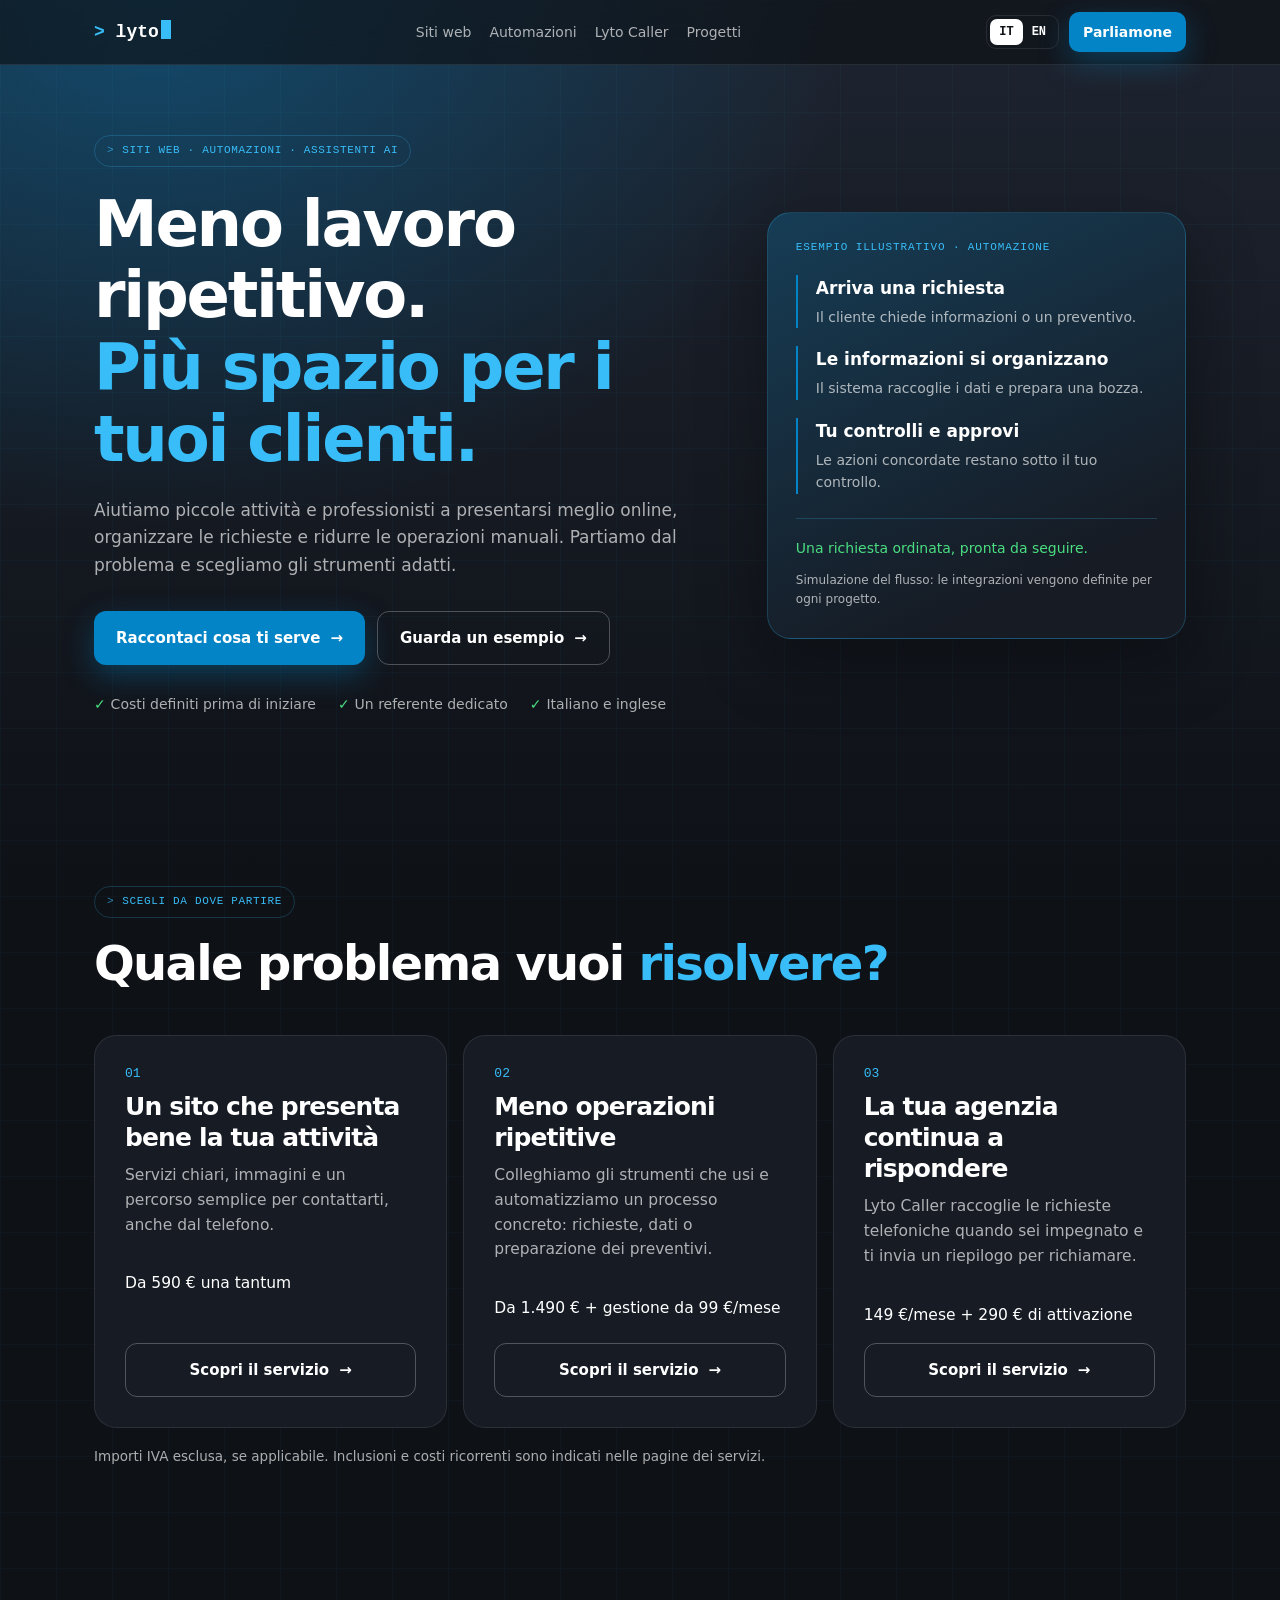
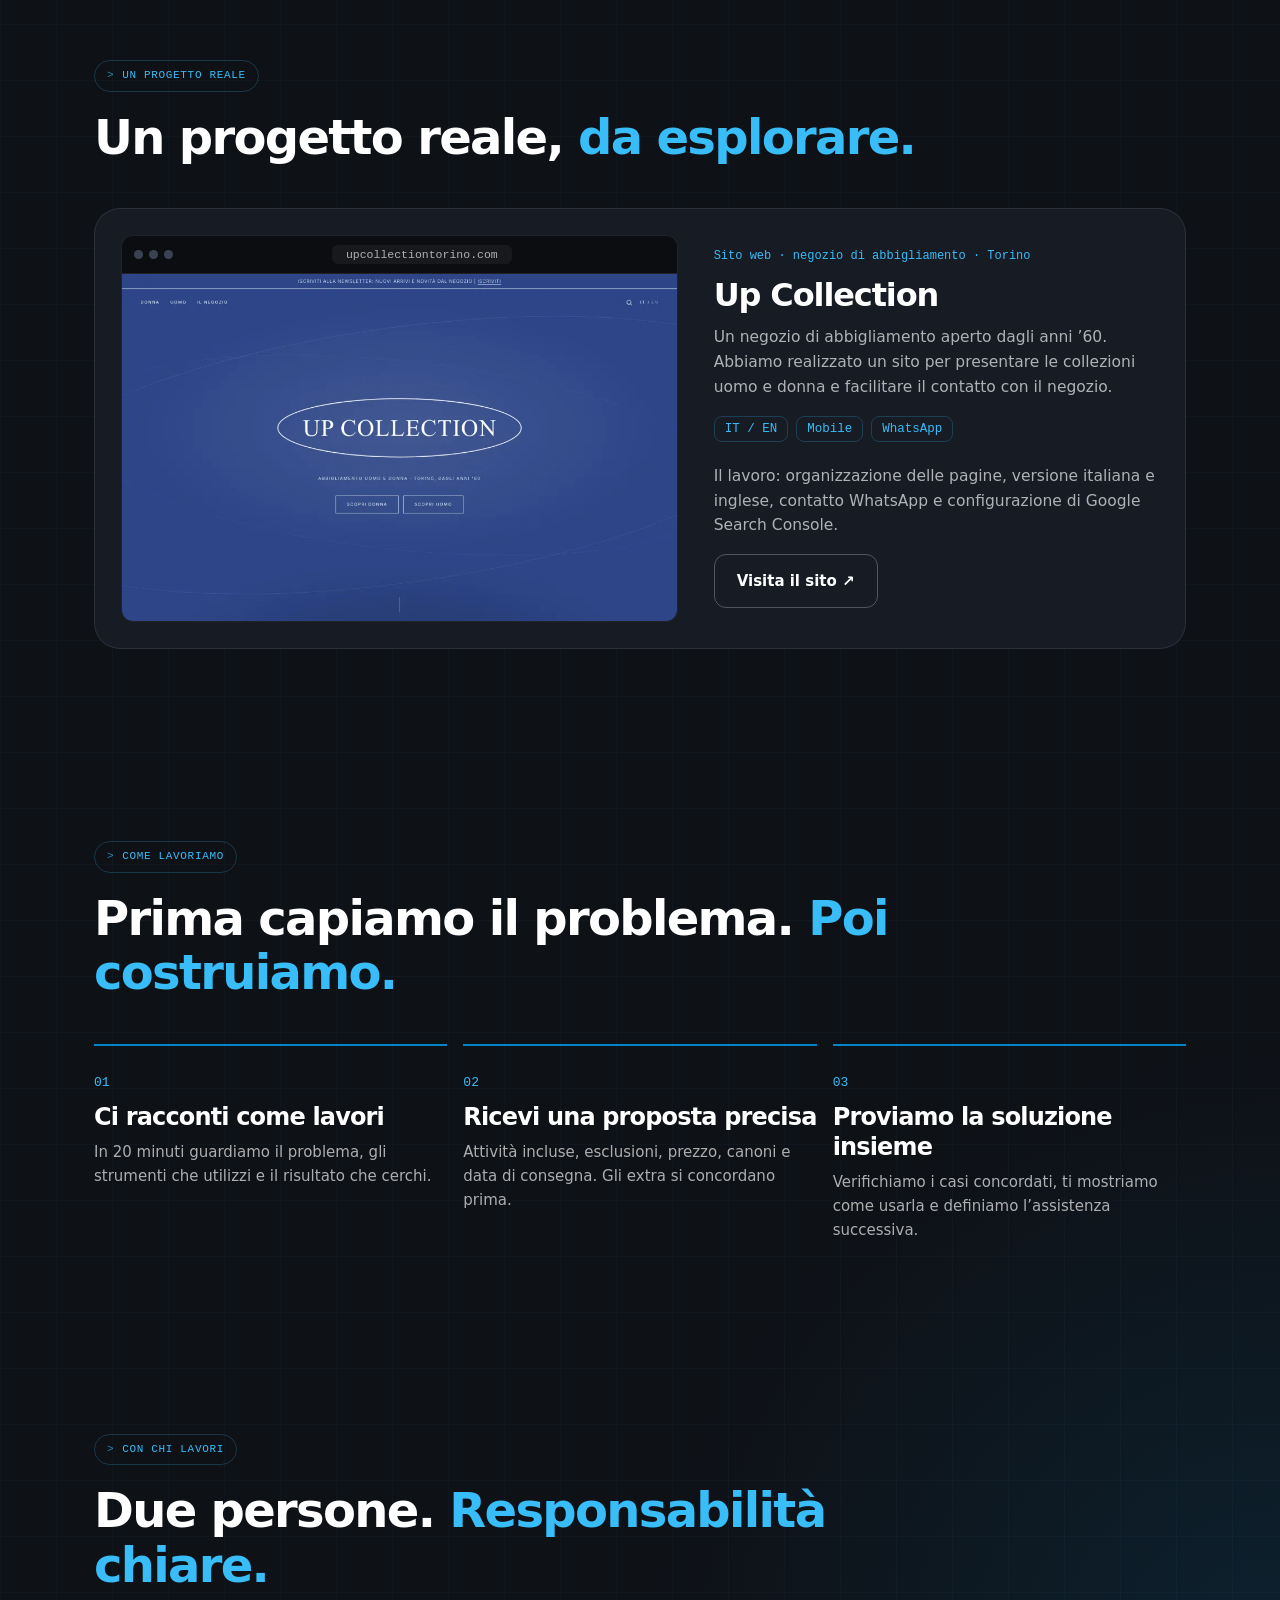
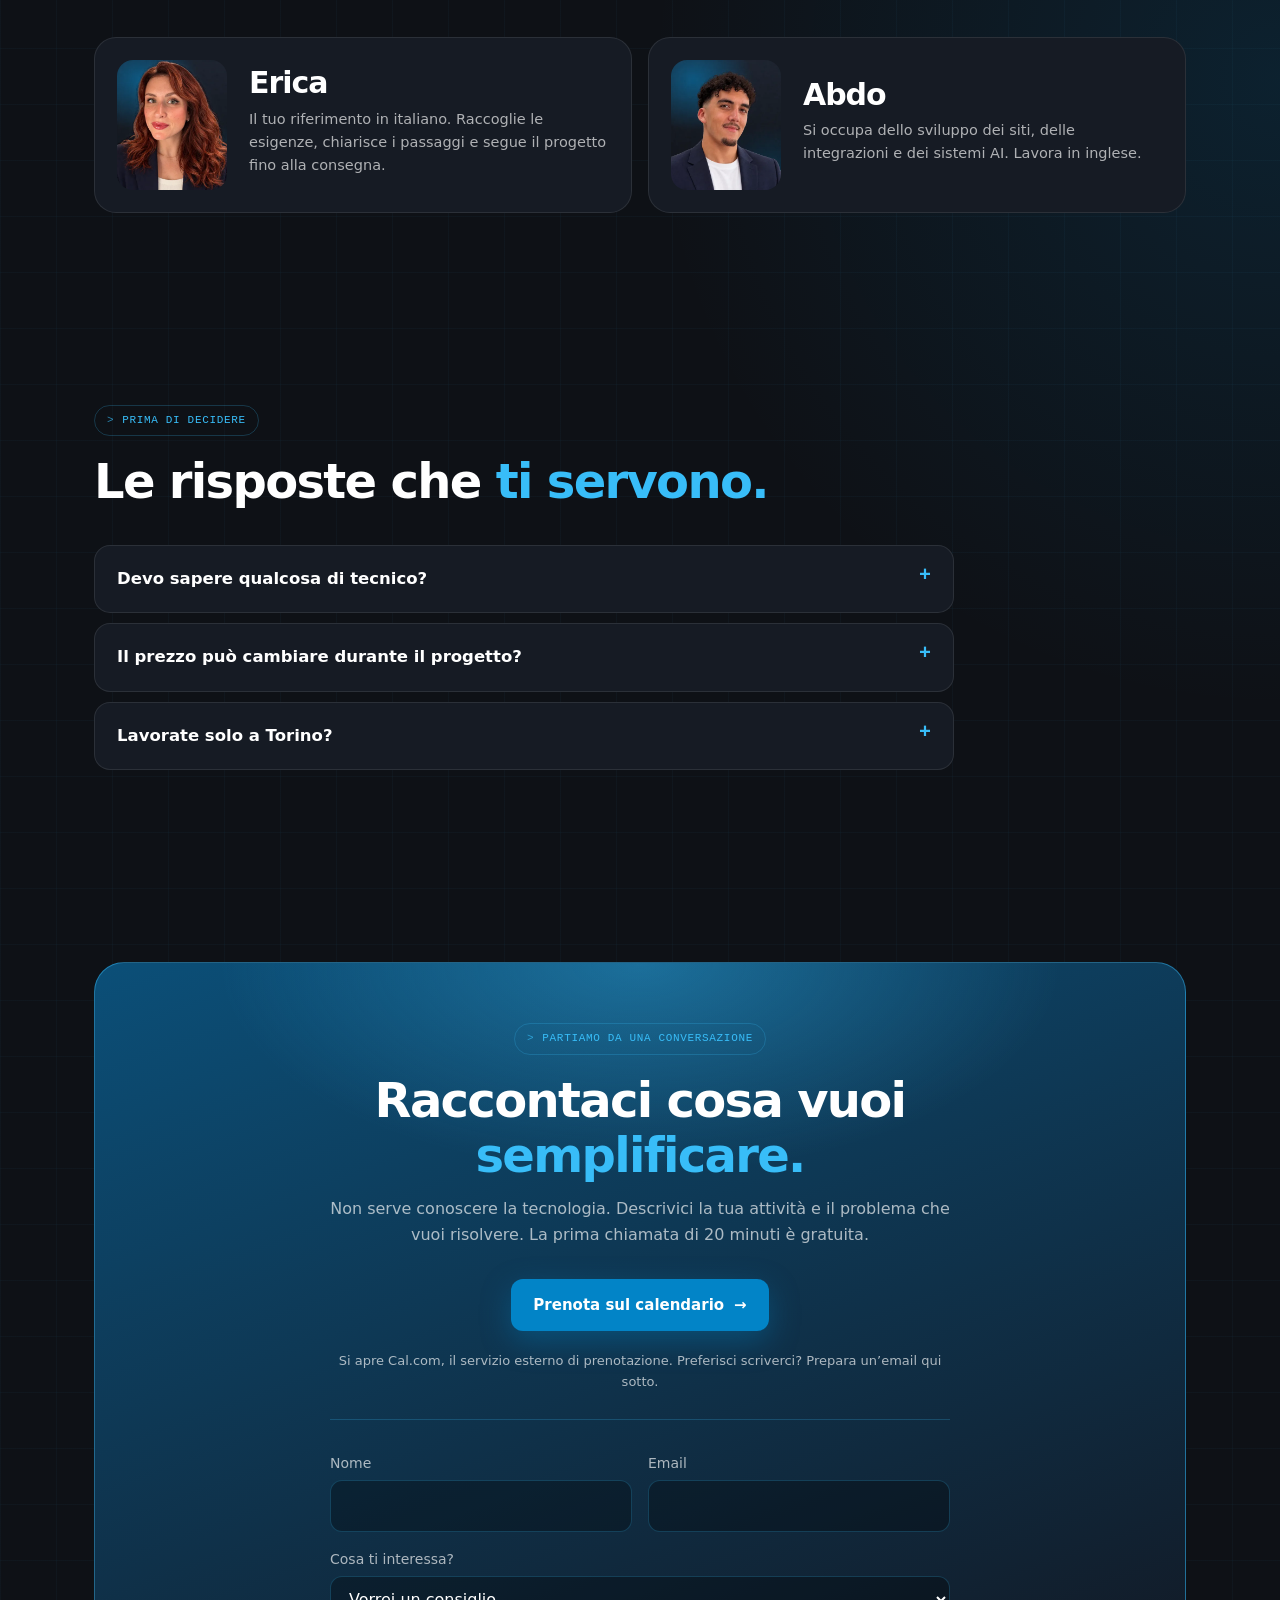
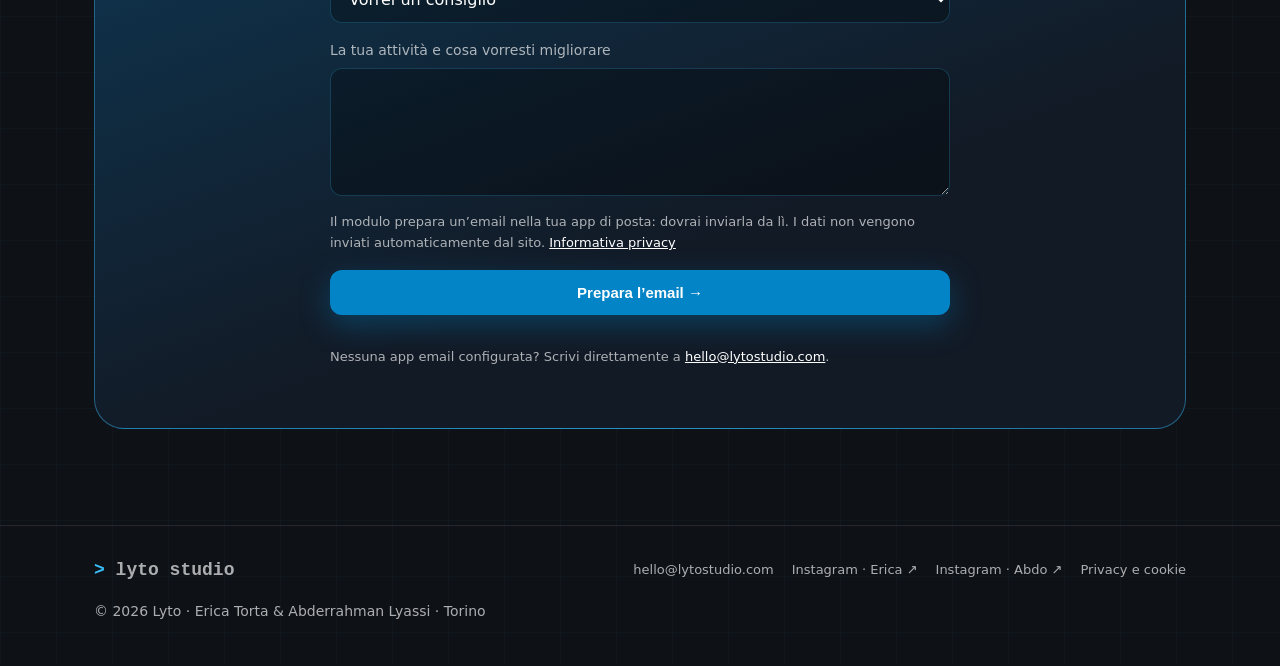
==== commit d77fcb97: "Restructure bilingual marketing site and clarify service pricing" ====
--- a/index.html
+++ b/index.html
@@ -1,827 +1,292 @@
 <!doctype html>
-<html lang="en">
+<html lang="it">
 <head>
 <meta charset="utf-8">
 <meta name="viewport" content="width=device-width, initial-scale=1">
-<title>Lyto Studio · AI automations &amp; websites for small business</title>
-<meta name="description" content="AI agents, automations and websites for small businesses, from Turin. Fixed price, delivery date in writing, one person to talk to. Free 20-min call.">
-<link rel="canonical" href="https://lytostudio.com/">
-<link rel="alternate" hreflang="en" href="https://lytostudio.com/">
-<link rel="alternate" hreflang="it" href="https://lytostudio.com/?lang=it">
-<link rel="alternate" hreflang="x-default" href="https://lytostudio.com/">
+<title>Lyto Studio · Siti web e automazioni per piccole attività</title>
+<meta name="description" content="Siti web, automazioni e assistenti AI per piccole attività. Da Torino, in italiano e inglese. Scopri esempi, prezzi e inclusioni.">
+<link rel="canonical" href="https://lytostudio.com/it/">
+<link rel="alternate" hreflang="it" href="https://lytostudio.com/it/">
+<link rel="alternate" hreflang="en" href="https://lytostudio.com/en/">
+<link rel="alternate" hreflang="x-default" href="https://lytostudio.com/it/">
 <meta property="og:site_name" content="Lyto Studio">
-<meta property="og:title" content="Lyto Studio · The boring work, done for you">
-<meta property="og:description" content="AI agents, automations and websites for small businesses. Fixed price, delivery date in writing.">
+<meta property="og:title" content="Lyto Studio · Siti web e automazioni per piccole attività">
+<meta property="og:description" content="Siti web, automazioni e assistenti AI per piccole attività. Da Torino, in italiano e inglese. Scopri esempi, prezzi e inclusioni.">
 <meta property="og:type" content="website">
-<meta property="og:url" content="https://lytostudio.com/">
-<meta property="og:image" content="https://lytostudio.com/assets/img/og-image.png">
-<meta property="og:image:width" content="1200">
-<meta property="og:image:height" content="630">
-<meta property="og:image:alt" content="Lyto: the boring work, done for you. AI agents, automations, websites.">
-<meta property="og:locale" content="en_GB">
-<meta property="og:locale:alternate" content="it_IT">
-<meta name="twitter:card" content="summary_large_image">
-<meta name="twitter:image" content="https://lytostudio.com/assets/img/og-image.png">
-<link rel="icon" href="favicon.svg" type="image/svg+xml">
-<link rel="icon" href="favicon-32.png" sizes="32x32" type="image/png">
-<link rel="apple-touch-icon" href="apple-touch-icon.png">
-<link rel="manifest" href="site.webmanifest">
-<script type="application/ld+json">
-{
-  "@context": "https://schema.org",
-  "@type": "ProfessionalService",
-  "name": "Lyto Studio",
-  "alternateName": "Lyto",
-  "url": "https://lytostudio.com/",
-  "logo": "https://lytostudio.com/assets/img/icon-512.png",
-  "image": "https://lytostudio.com/assets/img/og-image.png",
-  "description": "AI agents, automations and websites for small businesses. Fixed price, delivery date in writing.",
-  "email": "hello@lytostudio.com",
-  "address": {"@type": "PostalAddress", "addressLocality": "Torino", "addressRegion": "TO", "addressCountry": "IT"},
-  "areaServed": ["IT", "Europe"],
-  "availableLanguage": ["en", "it"],
-  "founder": [{"@type": "Person", "name": "Erica Torta"}, {"@type": "Person", "name": "Abderrahman Lyassi"}],
-  "knowsAbout": ["AI agents", "Business automation", "Web design", "AI voice assistant for real estate agencies"],
-  "sameAs": ["https://www.instagram.com/mr.lyto/", "https://www.instagram.com/ms.lyto/", "https://www.instagram.com/the.lytos/"]
-}
+<meta property="og:url" content="https://lytostudio.com/it/">
+<meta property="og:image" content="https://lytostudio.com/assets/img/icon-512.png">
+<meta property="og:locale" content="it_IT">
+<meta name="twitter:card" content="summary">
+<meta name="theme-color" content="#0E1116">
+<link rel="icon" href="/favicon.svg" type="image/svg+xml">
+<link rel="apple-touch-icon" href="/apple-touch-icon.png">
+<link rel="manifest" href="/site.webmanifest">
+<link rel="stylesheet" href="/assets/site.css">
+<script type="application/ld+json">{"@context": "https://schema.org", "@type": "ProfessionalService", "name": "Lyto Studio", "url": "https://lytostudio.com", "email": "hello@lytostudio.com", "address": {"@type": "PostalAddress", "addressLocality": "Torino", "addressCountry": "IT"}, "availableLanguage": ["it", "en"]}</script>
+<script src="/assets/site.js" defer>
 </script>
-<meta name="theme-color" content="#0E1116">
-<link rel="preload" href="assets/fonts/din.woff2" as="font" type="font/woff2" crossorigin>
-<style>
-@font-face{font-family:'Poppins';font-weight:400;font-display:swap;src:url(assets/fonts/Poppins-Regular.ttf) format('truetype')}
-@font-face{font-family:'Poppins';font-weight:500;font-display:swap;src:url(assets/fonts/Poppins-Medium.ttf) format('truetype')}
-@font-face{font-family:'Poppins';font-weight:700;font-display:swap;src:url(assets/fonts/Poppins-Bold.ttf) format('truetype')}
-@font-face{font-family:'Din';font-weight:700;font-display:swap;src:local('DIN Condensed Bold'),local('DINCondensed-Bold'),url(assets/fonts/din.woff2) format('woff2')}
-
-:root{
-  --bg1:#1E2430; --bg2:#0E1116; --card:#161B24; --card2:#1B2230;
-  --fg:#FFFFFF; --mute:rgba(255,255,255,.66); --line:rgba(56,189,248,.22); --line2:rgba(255,255,255,.09);
-  --acc:#38BDF8; --hl:#0284C7; --ok:#4ADE80;
-  --mono:ui-monospace,'SF Mono',Menlo,Consolas,monospace;
-}
-*{margin:0;padding:0;box-sizing:border-box}
-html{scroll-behavior:smooth}
-body{font-family:'Poppins',system-ui,sans-serif;color:var(--fg);line-height:1.6;-webkit-font-smoothing:antialiased;
-  overflow-x:hidden;background-color:var(--bg2);
-  background:
-    linear-gradient(rgba(56,189,248,.035) 1px,transparent 1px) 0 0/56px 56px,
-    linear-gradient(90deg,rgba(56,189,248,.035) 1px,transparent 1px) 0 0/56px 56px,
-    radial-gradient(1000px 760px at 12% 0%,rgba(2,132,199,.40),transparent 70%),
-    radial-gradient(900px 900px at 100% 60%,rgba(2,132,199,.14),transparent 70%),
-    linear-gradient(180deg,var(--bg1) 0,var(--bg2) 900px) var(--bg2)}
-a{color:inherit;text-decoration:none}
-img{display:block;max-width:100%;height:auto}
-
-/* bilingual: EN by default, html.it shows Italian */
-html:not(.it) .it, html.it .en{display:none}
-
-.wrap{max-width:1140px;margin:0 auto;padding:0 24px}
-section{padding:96px 0}
-.kicker{font-family:var(--mono);font-size:13px;color:var(--acc);letter-spacing:.06em;text-transform:uppercase;
-  display:inline-flex;align-items:center;gap:8px;border:1px solid var(--line);padding:6px 12px;border-radius:999px}
-.kicker::before{content:'>';opacity:.7}
-h1,h2,h3{font-family:'Din',Impact,sans-serif;font-weight:700;text-transform:uppercase;line-height:.95}
-h2{font-size:clamp(42px,6.4vw,72px);margin:18px 0 16px;max-width:860px}
-mark{background:var(--hl);color:#fff;padding:0 .14em;border-radius:.08em;-webkit-box-decoration-break:clone;box-decoration-break:clone}
-.lead{color:var(--mute);font-size:18px;max-width:640px}
-
-/* ---- buttons ---- */
-.btn{display:inline-flex;align-items:center;gap:10px;font-weight:600;font-size:15px;border-radius:12px;
-  padding:14px 22px;transition:transform .15s,background .15s,border-color .15s;white-space:nowrap;cursor:pointer}
-.btn:hover{transform:translateY(-2px)}
-.btn-blue{background:var(--hl);color:#fff;box-shadow:0 10px 30px rgba(2,132,199,.35)}
-.btn-blue:hover{background:#0396e0}
-.btn-ghost{border:1px solid rgba(255,255,255,.25)}
-.btn-ghost:hover{border-color:var(--acc)}
-.btn-sm{padding:9px 14px;font-size:14px;border-radius:10px}
-.btn svg{width:18px;height:18px;flex:none}
-
-/* ---- nav ---- */
-nav{position:sticky;top:0;z-index:20;backdrop-filter:blur(18px);-webkit-backdrop-filter:blur(18px);
-  background:rgba(14,17,22,.66);border-bottom:1px solid var(--line2)}
-nav .wrap{display:flex;align-items:center;justify-content:space-between;height:64px;gap:14px}
-.handle{font-family:var(--mono);font-size:18px;font-weight:600}
-.handle .p{color:var(--acc)}
-.cur{display:inline-block;width:.55em;height:1.05em;background:var(--acc);vertical-align:-.15em;margin-left:2px;
-  animation:blink 1.1s steps(1) infinite}
-@keyframes blink{50%{opacity:0}}
-.menu{display:flex;gap:26px;font-size:14px;color:var(--mute)}
-.menu a:hover{color:#fff}
-.nav-r{display:flex;align-items:center;gap:10px}
-.lang{display:flex;border:1px solid var(--line2);border-radius:10px;padding:3px}
-.lang button{font:600 12px var(--mono);color:var(--mute);background:none;border:0;padding:6px 9px;border-radius:7px;cursor:pointer}
-.lang button[aria-pressed="true"]{background:#fff;color:var(--bg2)}
-
-/* ---- hero ---- */
-.hero{padding:76px 0 90px}
-.hero .wrap{display:grid;grid-template-columns:1.1fr .9fr;gap:48px;align-items:center}
-.hero h1{font-size:clamp(58px,8.6vw,112px);margin:22px 0 22px}
-.hero .lead{font-size:19px}
-.ctas{display:flex;flex-wrap:wrap;gap:12px;margin-top:32px}
-.trust{display:flex;flex-wrap:wrap;gap:8px 22px;margin-top:28px;font-size:14px;color:var(--mute)}
-.trust span::before{content:'✓ ';color:var(--ok);font-weight:700}
-
-/* terminal window */
-.term{border-radius:16px;background:rgba(14,17,22,.82);border:1px solid var(--line);
-  box-shadow:0 40px 80px rgba(0,0,0,.45),0 0 0 1px rgba(255,255,255,.03) inset;overflow:hidden}
-.term .bar{display:flex;align-items:center;gap:7px;padding:12px 14px;border-bottom:1px solid var(--line2)}
-.term .bar i{width:11px;height:11px;border-radius:50%;background:#3a4252}
-.term .bar i:nth-child(1){background:#FF5F57}.term .bar i:nth-child(2){background:#FEBC2E}.term .bar i:nth-child(3){background:#28C840}
-.term .bar span{margin-left:auto;font:12px var(--mono);color:var(--mute)}
-.term pre{font:14px/1.85 var(--mono);padding:18px 20px 22px;white-space:pre-wrap;color:#cfd8e3;min-height:330px}
-.term .t{color:rgba(255,255,255,.38)} .term .a{color:var(--acc)} .term .g{color:var(--ok)} .term .w{color:#fff}
-.term-note{font:12px var(--mono);color:var(--mute);margin-top:10px;text-align:right}
-
-/* ---- pains ---- */
-.pains{display:grid;grid-template-columns:repeat(4,1fr);gap:14px;margin-top:40px}
-.pain{border-radius:18px;padding:24px 22px;background:var(--card);border:1px solid var(--line2)}
-.pain .h{font-family:var(--mono);font-size:30px;color:var(--acc);line-height:1}
-.pain h3{font-size:28px;margin:16px 0 8px}
-.pain p{color:var(--mute);font-size:14.5px}
-
-/* ---- services ---- */
-.svcs{display:grid;grid-template-columns:repeat(2,1fr);gap:16px;margin-top:44px}
-.svc{position:relative;border-radius:22px;padding:30px;background:var(--card);border:1px solid var(--line2);
-  transition:border-color .2s}
-.svc:hover{border-color:var(--line)}
-.svc .n{font:13px var(--mono);color:var(--acc)}
-.svc h3{font-size:42px;margin:10px 0 10px}
-.svc p{color:var(--mute);font-size:15.5px;margin-bottom:16px}
-.svc ul{list-style:none;display:grid;gap:7px;font-size:14.5px}
-.svc li{display:flex;gap:10px}
-.svc li::before{content:'→';color:var(--acc);font-family:var(--mono)}
-.svc .badge{position:absolute;top:26px;right:26px;font:600 11px var(--mono);letter-spacing:.06em;text-transform:uppercase;
-  background:var(--hl);color:#fff;padding:5px 9px;border-radius:7px}
-
-/* ---- steps ---- */
-.steps{display:grid;grid-template-columns:repeat(3,1fr);gap:16px;margin-top:44px;counter-reset:s}
-.step{border-top:2px solid var(--hl);padding-top:22px}
-.step .k{font:13px var(--mono);color:var(--acc)}
-.step h3{font-size:34px;margin:8px 0 8px}
-.step p{color:var(--mute);font-size:15px}
-
-/* ---- pricing ---- */
-.tabs{display:inline-flex;gap:6px;margin-top:34px;padding:5px;border-radius:14px;background:var(--card);border:1px solid var(--line2);flex-wrap:wrap}
-.tabs button{font:600 14px 'Poppins';color:var(--mute);background:none;border:0;border-radius:10px;padding:10px 16px;cursor:pointer}
-.tabs button[aria-selected="true"]{background:var(--hl);color:#fff}
-.plans{display:none;grid-template-columns:repeat(3,1fr);gap:16px;margin-top:22px}
-.plans.on{display:grid}
-.plan{border-radius:22px;padding:28px;background:var(--card);border:1px solid var(--line2);display:flex;flex-direction:column}
-.plan.hot{border-color:rgba(56,189,248,.55);background:linear-gradient(170deg,rgba(2,132,199,.28),var(--card) 60%)}
-.plan .nm{font:600 13px var(--mono);color:var(--acc);text-transform:uppercase;letter-spacing:.05em}
-.plan .pr{font-family:'Din';font-size:64px;line-height:1;margin:14px 0 4px}
-.plan .pr small{font-family:'Poppins';font-size:15px;color:var(--mute);font-weight:400;margin-left:4px}
-.plan .when{font-size:13.5px;color:var(--ok);margin-bottom:16px}
-.plan p{color:var(--mute);font-size:14.5px;margin-bottom:14px}
-.plan ul{list-style:none;display:grid;gap:7px;font-size:14px;margin-bottom:22px}
-.plan li{display:flex;gap:9px}
-.plan li::before{content:'✓';color:var(--acc);font-weight:700}
-.plan .btn{margin-top:auto;justify-content:center}
-.price-note{margin-top:18px;font-size:13.5px;color:var(--mute)}
-
-/* ---- work ---- */
-.work{display:grid;grid-template-columns:1.25fr 1fr;gap:36px;align-items:center;margin-top:44px;
-  border-radius:26px;padding:26px;background:var(--card);border:1px solid var(--line2)}
-.browser{border-radius:12px;overflow:hidden;border:1px solid var(--line2);background:#0b0d11}
-.browser .bar{display:flex;align-items:center;gap:6px;padding:9px 12px;border-bottom:1px solid var(--line2)}
-.browser .bar i{width:9px;height:9px;border-radius:50%;background:#3a4252}
-.browser .bar span{margin:0 auto;font:11.5px var(--mono);color:var(--mute);background:rgba(255,255,255,.05);
-  padding:3px 14px;border-radius:6px}
-.work h3{font-size:44px;margin:8px 0 10px}
-.work p{color:var(--mute);font-size:15.5px;margin-bottom:16px}
-.chips{display:flex;flex-wrap:wrap;gap:8px;margin-bottom:22px}
-.chips span{font:12.5px var(--mono);border:1px solid var(--line);color:var(--acc);padding:5px 10px;border-radius:8px}
-
-/* ---- promises ---- */
-.proms{display:grid;grid-template-columns:repeat(3,1fr);gap:16px;margin-top:44px}
-.prom{border-radius:20px;padding:28px;background:var(--card);border:1px solid var(--line2)}
-.prom .ic{font-size:30px}
-.prom h3{font-size:32px;margin:14px 0 8px}
-.prom p{color:var(--mute);font-size:15px}
-
-/* ---- team ---- */
-.team{display:grid;grid-template-columns:1fr 1fr;gap:16px;margin-top:44px}
-.mate{display:grid;grid-template-columns:150px 1fr;gap:22px;align-items:center;border-radius:22px;padding:22px;
-  background:var(--card);border:1px solid var(--line2)}
-.mate img{width:150px;height:150px;border-radius:16px;object-fit:cover}
-.mate .hd{font:600 15px var(--mono)} .mate .hd b{color:var(--acc);font-weight:600}
-.mate h3{font-size:38px;margin:4px 0 6px}
-.mate p{color:var(--mute);font-size:14.5px;margin-bottom:12px}
-
-/* ---- faq ---- */
-.faq{margin-top:36px;display:grid;gap:10px;max-width:860px}
-details{border-radius:16px;background:var(--card);border:1px solid var(--line2);padding:0 22px}
-summary{cursor:pointer;list-style:none;padding:20px 0;font-weight:600;font-size:16.5px;display:flex;justify-content:space-between;gap:16px}
-summary::-webkit-details-marker{display:none}
-summary::after{content:'+';font-family:var(--mono);color:var(--acc);font-size:20px;line-height:1}
-details[open] summary::after{content:'−'}
-details p{color:var(--mute);padding:0 0 20px;font-size:15.5px;max-width:740px}
-
-/* ---- final cta ---- */
-.final{border-radius:30px;padding:60px 40px;text-align:center;
-  background:radial-gradient(600px 300px at 50% 0%,rgba(56,189,248,.35),transparent 70%),linear-gradient(160deg,#0B4F78,#121a26 75%);
-  border:1px solid rgba(56,189,248,.45)}
-.final h2{margin:18px auto 14px}
-.final .lead{margin:0 auto}
-.final .ctas{justify-content:center}
-.final .book-row{margin-top:24px}
-.final .book-row+.ctas{margin-top:14px}
-.dm{font-family:var(--mono);background:rgba(0,0,0,.3);border:1px dashed rgba(56,189,248,.6);padding:2px 8px;border-radius:6px;color:#fff}
-
-.cform{max-width:620px;margin:40px auto 0;text-align:left;display:grid;gap:16px;border-top:1px solid var(--line);padding-top:32px}
-.cform .or{text-align:center;font-family:var(--mono);color:var(--mute);font-size:14px}
-.cform .row{display:grid;grid-template-columns:1fr 1fr;gap:16px}
-.cform label{display:grid;gap:6px;font-size:14px;color:var(--mute)}
-.cform input,.cform select,.cform textarea{font:inherit;font-size:16px;color:#fff;background:rgba(0,0,0,.3);border:1px solid var(--line);border-radius:12px;padding:12px 14px;width:100%}
-.cform input:focus,.cform select:focus,.cform textarea:focus{outline:2px solid var(--acc);outline-offset:1px}
-.cform select option{background:var(--card)}
-.cform .btn{justify-self:start;border:0;cursor:pointer}
-.cform .fine{font-size:13px;color:var(--mute)}
-.cform .fine a{color:#fff;text-decoration:underline}
-.cform .fmsg:empty{display:none}
-.cform .fmsg{font-family:var(--mono);font-size:14px;color:var(--ok)}
-.cform .fmsg.err{color:#FCA5A5}
-.hp{position:absolute;left:-9999px;width:1px;height:1px;opacity:0}
-footer{border-top:1px solid var(--line2);padding:30px 0 42px;color:var(--mute);font-size:14px}
-footer .wrap{display:flex;justify-content:space-between;gap:16px;flex-wrap:wrap;align-items:center}
-footer .links{display:flex;gap:18px;flex-wrap:wrap}
-footer a:hover{color:#fff}
-footer .legal-f a{text-decoration:underline}
-
-.rv{opacity:0;transform:translateY(18px);transition:opacity .6s,transform .6s}
-.rv.in{opacity:1;transform:none}
-@media (prefers-reduced-motion:reduce){.rv{opacity:1;transform:none;transition:none}.cur{animation:none}html{scroll-behavior:auto}}
-
-@media (max-width:1000px){
-  .menu{display:none}
-  .hero .wrap{grid-template-columns:1fr}
-  .pains{grid-template-columns:repeat(2,1fr)}
-  .plans.on,.proms{grid-template-columns:1fr}
-  .work,.team{grid-template-columns:1fr}
-}
-@media (max-width:720px){
-  section{padding:68px 0}
-  .wrap{padding:0 16px}
-  .hero{padding:44px 0 64px}
-  .svcs,.steps{grid-template-columns:1fr}
-  .pains{grid-template-columns:1fr}
-  .term pre{font-size:12.5px;min-height:0}
-  .svc,.plan,.prom{padding:24px 20px}
-  .svc .badge{position:static;display:inline-block;margin-bottom:10px}
-  .mate{grid-template-columns:96px 1fr;gap:16px;padding:18px}
-  .mate img{width:96px;height:96px}
-  .mate h3{font-size:32px}
-  .final{padding:44px 20px}
-  .cform .row{grid-template-columns:1fr}
-  .nav-cta{display:none}
-  .tabs{display:flex;width:100%}
-  .tabs button{flex:1;padding:10px 8px}
-  .work{padding:16px}
-}
-</style>
 </head>
 <body>
-
-<svg width="0" height="0" style="position:absolute" aria-hidden="true">
-  <symbol id="i-ig" viewBox="0 0 24 24" fill="none" stroke="currentColor" stroke-width="2"><rect x="3" y="3" width="18" height="18" rx="5"/><circle cx="12" cy="12" r="4"/><circle cx="17.5" cy="6.5" r="1" fill="currentColor"/></symbol>
-</svg>
-
-<nav>
-  <div class="wrap">
-    <a href="#" class="handle" aria-label="Lyto"><span class="p">&gt;</span> lyto<span class="cur"></span></a>
-    <div class="menu">
-      <a href="#services"><span class="en">Services</span><span class="it">Servizi</span></a>
-      <a href="#pricing"><span class="en">Pricing</span><span class="it">Prezzi</span></a>
-      <a href="#work"><span class="en">Work</span><span class="it">Lavori</span></a>
-      <a href="#faq">FAQ</a>
-    </div>
-    <div class="nav-r">
-      <div class="lang" role="group" aria-label="Language">
-        <button type="button" data-lang="en" aria-pressed="true">EN</button>
-        <button type="button" data-lang="it" aria-pressed="false">IT</button>
-      </div>
-      <a class="btn btn-blue btn-sm nav-cta" href="#contact" data-book><span class="en">Free consultation</span><span class="it">Consulenza gratuita</span></a>
-    </div>
-  </div>
+<a class="skip" href="#main">Vai al contenuto</a>
+<nav aria-label="Navigazione principale">
+<div class="wrap">
+<a class="handle" href="/it/" aria-label="Lyto Studio">
+<span class="p">&gt;</span> lyto<span class="cur" aria-hidden="true">
+</span>
+</a>
+<div class="menu">
+<a href="/it/siti/">Siti web</a>
+<a href="/it/automazioni/">Automazioni</a>
+<a href="/it/lyto-caller/">Lyto Caller</a>
+<a href="/it/#example">Progetti</a>
+</div>
+<div class="nav-r">
+<div class="lang" aria-label="Lingua">
+<a href="/it/" lang="it" hreflang="it" aria-current="page">IT</a>
+<a href="/en/" lang="en" hreflang="en">EN</a>
+</div>
+<a class="btn btn-blue btn-sm nav-cta" href="#contact">Parliamone</a>
+</div>
+</div>
+<div class="mobile-nav">
+<a href="/it/siti/">Siti web</a>
+<a href="/it/automazioni/">Automazioni</a>
+<a href="/it/lyto-caller/">Lyto Caller</a>
+</div>
 </nav>
-
+<main id="main">
 <header class="hero">
-  <div class="wrap">
-    <div>
-      <span class="kicker"><span class="en">AI agents · Automations · Websites</span><span class="it">Agenti AI · Automazioni · Siti</span></span>
-      <h1 class="en">The boring work, <mark>done for you</mark></h1>
-      <h1 class="it">Il lavoro noioso, <mark>lo fa l'AI</mark></h1>
-      <p class="lead en">We build AI agents, automations and websites for small businesses that don't have time. You keep doing your job; the repetitive part runs on its own.</p>
-      <p class="lead it">Costruiamo agenti AI, automazioni e siti per chi ha un'attività e non ha tempo. Tu continui a fare il tuo lavoro; la parte ripetitiva va da sola.</p>
-      <div class="ctas">
-        <a class="btn btn-blue" href="#contact" data-book><span class="en">Book a free 20-min call</span><span class="it">Prenota 20 minuti gratis</span> →</a>
-        <a class="btn btn-ghost" href="#services"><span class="en">See what we build</span><span class="it">Cosa costruiamo</span></a>
-      </div>
-      <div class="trust">
-        <span class="en">Fixed price</span><span class="it">Prezzo fisso</span>
-        <span class="en">Delivery date in writing</span><span class="it">Data di consegna scritta</span>
-        <span class="en">One person to talk to</span><span class="it">Un solo referente</span>
-      </div>
-    </div>
-    <div>
-      <div class="term" aria-hidden="true">
-        <div class="bar"><i></i><i></i><i></i><span>automation.log</span></div>
-<pre class="en" id="log-en"></pre>
-<pre class="it" id="log-it"></pre>
-      </div>
-      <p class="term-note en">example of an automation at work</p>
-      <p class="term-note it">esempio di un'automazione al lavoro</p>
-    </div>
-  </div>
+<div class="wrap">
+<div>
+<span class="kicker">Siti web · Automazioni · Assistenti AI</span>
+<h1>Meno lavoro ripetitivo.<br>
+<mark>Più spazio per i tuoi clienti.</mark>
+</h1>
+<p class="lead">Aiutiamo piccole attività e professionisti a presentarsi meglio online, organizzare le richieste e ridurre le operazioni manuali. Partiamo dal problema e scegliamo gli strumenti adatti.</p>
+<div class="ctas">
+<a class="btn btn-blue" href="#contact">Raccontaci cosa ti serve <span aria-hidden="true">→</span>
+</a>
+<a class="btn btn-ghost" href="#example">Guarda un esempio <span aria-hidden="true">→</span>
+</a>
+</div>
+<div class="trust">
+<span>Costi definiti prima di iniziare</span>
+<span>Un referente dedicato</span>
+<span>Italiano e inglese</span>
+</div>
+</div>
+<aside class="flow">
+<p class="tag">Esempio illustrativo · automazione</p>
+<ol>
+<li>
+<strong>Arriva una richiesta</strong>
+<p>Il cliente chiede informazioni o un preventivo.</p>
+</li>
+<li>
+<strong>Le informazioni si organizzano</strong>
+<p>Il sistema raccoglie i dati e prepara una bozza.</p>
+</li>
+<li>
+<strong>Tu controlli e approvi</strong>
+<p>Le azioni concordate restano sotto il tuo controllo.</p>
+</li>
+</ol>
+<p class="result">Una richiesta ordinata, pronta da seguire.</p>
+<p class="example">Simulazione del flusso: le integrazioni vengono definite per ogni progetto.</p>
+</aside>
+</div>
 </header>
-
-<section id="pains" style="padding-top:20px">
-  <div class="wrap">
-    <span class="kicker"><span class="en">Sound familiar?</span><span class="it">Ti suona familiare?</span></span>
-    <h2 class="en">Where your <mark>hours</mark> go</h2>
-    <h2 class="it">Dove finiscono le tue <mark>ore</mark></h2>
-    <div class="pains">
-      <div class="pain rv"><div class="h">⌘C ⌘V</div>
-        <h3 class="en">Copy-paste</h3><h3 class="it">Copia-incolla</h3>
-        <p class="en">Same data typed into three different tools, every day.</p>
-        <p class="it">Gli stessi dati scritti in tre programmi diversi, ogni giorno.</p></div>
-      <div class="pain rv"><div class="h">☏ ✕</div>
-        <h3 class="en">Missed calls</h3><h3 class="it">Chiamate perse</h3>
-        <p class="en">You're busy, the phone rings, the customer calls someone else.</p>
-        <p class="it">Sei impegnato, il telefono squilla, il cliente chiama un altro.</p></div>
-      <div class="pain rv"><div class="h">@ 47</div>
-        <h3 class="en">Full inbox</h3><h3 class="it">Inbox piena</h3>
-        <p class="en">Emails and WhatsApp messages answered late, or never.</p>
-        <p class="it">Email e messaggi WhatsApp a cui rispondi tardi, o mai.</p></div>
-      <div class="pain rv"><div class="h">www ?</div>
-        <h3 class="en">Old website</h3><h3 class="it">Sito vecchio</h3>
-        <p class="en">Slow on the phone, no clear way to contact you.</p>
-        <p class="it">Lento dal telefono, nessun modo chiaro per contattarti.</p></div>
-    </div>
-  </div>
-</section>
-
-<section id="services" style="padding-top:0">
-  <div class="wrap">
-    <span class="kicker"><span class="en">Services</span><span class="it">Servizi</span></span>
-    <h2 class="en">What we <mark>build</mark></h2>
-    <h2 class="it">Cosa <mark>costruiamo</mark></h2>
-    <div class="svcs">
-      <div class="svc rv">
-        <div class="n">01 / automations</div>
-        <h3 class="en">AI automations</h3><h3 class="it">Automazioni AI</h3>
-        <p class="en">We take a process you do by hand and turn it into a system that runs by itself. You approve, it executes.</p>
-        <p class="it">Prendiamo un processo che oggi fai a mano e lo trasformiamo in un sistema che va da solo. Tu approvi, lui esegue.</p>
-        <ul>
-          <li class="en">Quotes and invoices</li><li class="it">Preventivi e fatture</li>
-          <li class="en">Orders and customer onboarding</li><li class="it">Ordini e onboarding clienti</li>
-          <li class="en">Data between your tools, no copy-paste</li><li class="it">Dati tra i tuoi programmi, senza copia-incolla</li>
-        </ul>
-      </div>
-      <div class="svc rv">
-        <div class="n">02 / agents</div>
-        <h3 class="en">AI agents</h3><h3 class="it">Agenti AI</h3>
-        <p class="en">An assistant trained on your business that answers customers, sorts requests and passes you only what matters.</p>
-        <p class="it">Un assistente che conosce la tua attività: risponde ai clienti, smista le richieste e ti passa solo quello che conta.</p>
-        <ul>
-          <li class="en">Replies to emails and WhatsApp</li><li class="it">Risposte a email e WhatsApp</li>
-          <li class="en">Qualifies leads from your website</li><li class="it">Qualifica i contatti dal sito</li>
-          <li class="en">Daily summary, so nothing gets lost</li><li class="it">Riepilogo giornaliero, così niente si perde</li>
-        </ul>
-      </div>
-      <div class="svc rv">
-        <div class="n">03 / websites</div>
-        <h3 class="en">Websites</h3><h3 class="it">Siti web</h3>
-        <p class="en">For shops, studios, professionals and restaurants. Built for the phone, because that's where people look for you.</p>
-        <p class="it">Per negozi, studi, professionisti e ristoranti. Pensati per il telefono, perché è lì che ti cercano.</p>
-        <ul>
-          <li class="en">WhatsApp button and contact form</li><li class="it">Bottone WhatsApp e modulo contatti</li>
-          <li class="en">Basic SEO and Google Business</li><li class="it">SEO base e Google Business</li>
-          <li class="en">Online in 7–10 days</li><li class="it">Online in 7–10 giorni</li>
-        </ul>
-      </div>
-      <div class="svc rv">
-        <span class="badge en">Real estate</span><span class="badge it">Immobiliari</span>
-        <div class="n">04 / lyto caller</div>
-        <h3>Lyto Caller</h3>
-        <p class="en">An AI voice assistant that answers your agency's phone 24/7, even when you're at a viewing.</p>
-        <p class="it">L'assistente vocale AI che risponde al telefono dell'agenzia 24 ore su 24, anche quando sei in visita.</p>
-        <ul>
-          <li class="en">Answers with your agency's name</li><li class="it">Risponde col nome dell'agenzia</li>
-          <li class="en">Asks the right questions: buy, sell, rent</li><li class="it">Fa le domande giuste: compra, vende, affitta</li>
-          <li class="en">Summary on WhatsApp within 1 minute</li><li class="it">Riepilogo su WhatsApp entro 1 minuto</li>
-        </ul>
-      </div>
-    </div>
-  </div>
-</section>
-
-<section id="how" style="padding-top:0">
-  <div class="wrap">
-    <span class="kicker"><span class="en">How it works</span><span class="it">Come funziona</span></span>
-    <h2 class="en">Three <mark>steps</mark>, no surprises</h2>
-    <h2 class="it">Tre <mark>passi</mark>, nessuna sorpresa</h2>
-    <div class="steps">
-      <div class="step rv"><div class="k">step_01</div>
-        <h3 class="en">A 20-min call</h3><h3 class="it">20 minuti al telefono</h3>
-        <p class="en">You tell us what eats your time. We tell you what makes sense to automate, and what doesn't.</p>
-        <p class="it">Ci racconti cosa ti fa perdere tempo. Ti diciamo cosa ha senso automatizzare e cosa no.</p></div>
-      <div class="step rv"><div class="k">step_02</div>
-        <h3 class="en">Price and date</h3><h3 class="it">Prezzo e data</h3>
-        <p class="en">One fixed price and a delivery date, written in the contract. No hourly billing.</p>
-        <p class="it">Un prezzo fisso e una data di consegna, scritti nel contratto. Niente ore da pagare.</p></div>
-      <div class="step rv"><div class="k">step_03</div>
-        <h3 class="en">We build, we watch</h3><h3 class="it">Costruiamo, controlliamo</h3>
-        <p class="en">We build it, run it on our servers and keep an eye on it. You just use it.</p>
-        <p class="it">Lo costruiamo, gira sui nostri server e lo teniamo d'occhio noi. Tu lo usi e basta.</p></div>
-    </div>
-  </div>
-</section>
-
-<section id="pricing" style="padding-top:0">
-  <div class="wrap">
-    <span class="kicker"><span class="en">Pricing</span><span class="it">Prezzi</span></span>
-    <h2 class="en">What you read is <mark>what you pay</mark></h2>
-    <h2 class="it">Quello che leggi è <mark>quello che paghi</mark></h2>
-    <div class="tabs" role="tablist">
-      <button type="button" role="tab" data-tab="web" aria-selected="true"><span class="en">Websites</span><span class="it">Siti</span></button>
-      <button type="button" role="tab" data-tab="auto" aria-selected="false"><span class="en">Automations</span><span class="it">Automazioni</span></button>
-      <button type="button" role="tab" data-tab="caller" aria-selected="false">Lyto Caller</button>
-    </div>
-
-    <div class="plans on" data-panel="web">
-      <div class="plan">
-        <div class="nm">One page</div>
-        <div class="pr">€290</div>
-        <div class="when en">Delivered in 7 days</div><div class="when it">Consegna in 7 giorni</div>
-        <p class="en">One long page: who you are, services, photos, reviews, map, WhatsApp button. Mobile-first.</p>
-        <p class="it">Una pagina lunga: chi sei, servizi, foto, recensioni, mappa, bottone WhatsApp. Pensata per il telefono.</p>
-        <a class="btn btn-ghost" href="#contact"><span class="en">Start here</span><span class="it">Parti da qui</span></a>
-      </div>
-      <div class="plan hot">
-        <div class="nm en">Full website</div><div class="nm it">Sito completo</div>
-        <div class="pr">€990</div>
-        <div class="when en">Delivered in 10 days</div><div class="when it">Consegna in 10 giorni</div>
-        <ul>
-          <li class="en">Up to 5 pages</li><li class="it">Fino a 5 pagine</li>
-          <li class="en">Quote or booking form</li><li class="it">Modulo preventivi o prenotazioni</li>
-          <li class="en">Basic SEO + Google Business</li><li class="it">SEO base + Google Business</li>
-        </ul>
-        <a class="btn btn-blue" href="#contact"><span class="en">Let's talk</span><span class="it">Parliamone</span></a>
-      </div>
-      <div class="plan">
-        <div class="nm en">Website care</div><div class="nm it">Cura del sito</div>
-        <div class="pr">€29<small>/<span class="en">month</span><span class="it">mese</span></small></div>
-        <div class="when en">Optional, no lock-in</div><div class="when it">Opzionale, senza vincolo</div>
-        <p class="en">Hosting, domain, updates and small changes (texts, photos, opening hours) without thinking about it.</p>
-        <p class="it">Hosting, dominio, aggiornamenti e piccole modifiche (testi, foto, orari) senza pensarci più.</p>
-        <a class="btn btn-ghost" href="#contact"><span class="en">Ask about it</span><span class="it">Chiedi info</span></a>
-      </div>
-    </div>
-
-    <div class="plans" data-panel="auto">
-      <div class="plan hot">
-        <div class="nm en">Automation system</div><div class="nm it">Sistema di automazione</div>
-        <div class="pr">€1,490</div>
-        <div class="when en">Ready in 2 weeks</div><div class="when it">Pronto in 2 settimane</div>
-        <p class="en">One manual, repetitive process (quotes, email and WhatsApp replies, orders, onboarding) turned into an AI system that works by itself.</p>
-        <p class="it">Un processo manuale e ripetitivo (preventivi, risposte a email e WhatsApp, ordini, onboarding) trasformato in un sistema AI che lavora da solo.</p>
-        <a class="btn btn-blue" href="#contact"><span class="en">Let's talk</span><span class="it">Parliamone</span></a>
-      </div>
-      <div class="plan">
-        <div class="nm en">Management</div><div class="nm it">Gestione</div>
-        <div class="pr">€79<small>/<span class="en">month</span><span class="it">mese</span></small></div>
-        <div class="when en">First month included</div><div class="when it">Primo mese incluso</div>
-        <p class="en">Servers, AI costs, monitoring and adjustments, for each active system.</p>
-        <p class="it">Server, costi AI, monitoraggio e aggiustamenti, per ogni sistema attivo.</p>
-        <a class="btn btn-ghost" href="#contact"><span class="en">Ask about it</span><span class="it">Chiedi info</span></a>
-      </div>
-      <div class="plan">
-        <div class="nm en">Not sure?</div><div class="nm it">Non sai da dove partire?</div>
-        <div class="pr">€0</div>
-        <div class="when en">20-minute call</div><div class="when it">Chiamata di 20 minuti</div>
-        <p class="en">We look at your day together and tell you which automation would save you the most hours.</p>
-        <p class="it">Guardiamo insieme la tua giornata e ti diciamo quale automazione ti farebbe risparmiare più ore.</p>
-        <a class="btn btn-ghost" href="#contact" data-book><span class="en">Book the call</span><span class="it">Prenota la chiamata</span></a>
-      </div>
-    </div>
-
-    <div class="plans" data-panel="caller">
-      <div class="plan hot">
-        <div class="nm">Lyto Caller</div>
-        <div class="pr">€149<small>/<span class="en">month</span><span class="it">mese</span></small></div>
-        <div class="when en">Free setup · live in 48h</div><div class="when it">Setup gratuito · attivo in 48h</div>
-        <ul>
-          <li class="en">300 minutes/month (about 150 calls), then €0.30/min</li><li class="it">300 minuti al mese (circa 150 chiamate), poi 0,30 €/min</li>
-          <li class="en">Calendar, listings, transcripts</li><li class="it">Calendario, annunci, trascrizioni</li>
-          <li class="en">More offices and numbers included</li><li class="it">Più sedi e più numeri inclusi</li>
-          <li class="en">No lock-in, cancel anytime</li><li class="it">Nessun vincolo, cancelli quando vuoi</li>
-        </ul>
-        <a class="btn btn-blue" href="#contact" data-book><span class="en">Ask for a demo</span><span class="it">Chiedi una demo</span></a>
-      </div>
-      <div class="plan">
-        <div class="nm en">Yearly</div><div class="nm it">Annuale</div>
-        <div class="pr">10<small><span class="en">months instead of 12</span><span class="it">mesi invece di 12</span></small></div>
-        <div class="when en">Two months free</div><div class="when it">Due mesi gratis</div>
-        <p class="en">Monthly invoice, no advance payment.</p>
-        <p class="it">Fattura mensile, nessun anticipo.</p>
-        <a class="btn btn-ghost" href="#contact"><span class="en">Ask about it</span><span class="it">Chiedi info</span></a>
-      </div>
-      <div class="plan">
-        <div class="nm en">How it starts</div><div class="nm it">Come si parte</div>
-        <div class="pr">48h</div>
-        <div class="when en">Day 1 → Day 2</div><div class="when it">Giorno 1 → giorno 2</div>
-        <p class="en">Day 1: send us your listings and opening hours. Day 2: turn on call forwarding. From then on, it answers.</p>
-        <p class="it">Giorno 1: ci mandi annunci e orari. Giorno 2: attivi la deviazione di chiamata. Da lì in poi risponde lui.</p>
-      </div>
-    </div>
-    <p class="price-note en">Prices excl. VAT.</p>
-    <p class="price-note it">Prezzi IVA esclusa.</p>
-  </div>
-</section>
-
-<section id="work" style="padding-top:0">
-  <div class="wrap">
-    <span class="kicker"><span class="en">Work</span><span class="it">Lavori</span></span>
-    <h2 class="en">Made by <mark>us</mark></h2>
-    <h2 class="it">Fatto da <mark>noi</mark></h2>
-    <div class="work rv">
-      <div class="browser">
-        <div class="bar"><i></i><i></i><i></i><span>upcollectiontorino.com</span></div>
-        <img src="assets/img/work-upcollection.webp" width="1000" height="625" loading="lazy" alt="Up Collection website, home page">
-      </div>
-      <div>
-        <div class="n" style="font:13px var(--mono);color:var(--acc)">website / shop</div>
-        <h3>Up Collection</h3>
-        <p class="en">Website for a clothing shop in Turin, open since the '60s: men's and women's collections, Italian and English, WhatsApp, Google Search Console.</p>
-        <p class="it">Sito per un negozio di abbigliamento a Torino, aperto dagli anni '60: collezioni uomo e donna, italiano e inglese, WhatsApp, Google Search Console.</p>
-        <div class="chips"><span>mobile-first</span><span>IT / EN</span><span>WhatsApp</span><span>SEO</span></div>
-        <a class="btn btn-ghost" href="https://upcollectiontorino.com" target="_blank" rel="noopener"><span class="en">Visit the site</span><span class="it">Vedi il sito</span> ↗</a>
-      </div>
-    </div>
-  </div>
-</section>
-
-<section id="promises" style="padding-top:0">
-  <div class="wrap">
-    <span class="kicker"><span class="en">Our promises</span><span class="it">Le nostre promesse</span></span>
-    <h2 class="en">Written in the <mark>contract</mark></h2>
-    <h2 class="it">Scritte nel <mark>contratto</mark></h2>
-    <div class="proms">
-      <div class="prom rv"><div class="ic">€</div>
-        <h3 class="en">Fixed price</h3><h3 class="it">Prezzo fisso</h3>
-        <p class="en">No hours, no surprise extras. What you read is what you pay.</p>
-        <p class="it">Niente ore, niente extra a sorpresa. Quello che leggi è quello che paghi.</p></div>
-      <div class="prom rv"><div class="ic">📅</div>
-        <h3 class="en">Delivery date</h3><h3 class="it">Data di consegna</h3>
-        <p class="en">Every project has a date in the contract. If we're late, you get 10% off.</p>
-        <p class="it">Ogni progetto ha una data scritta nel contratto. Se sforiamo noi, sconto del 10%.</p></div>
-      <div class="prom rv"><div class="ic">💬</div>
-        <h3 class="en">One person</h3><h3 class="it">Un solo referente</h3>
-        <p class="en">You always talk to the same person, on WhatsApp, from day one to delivery.</p>
-        <p class="it">Parli sempre con la stessa persona, su WhatsApp, dal primo giorno alla consegna.</p></div>
-    </div>
-  </div>
-</section>
-
-<section id="team" style="padding-top:0">
-  <div class="wrap">
-    <span class="kicker"><span class="en">Who you talk to</span><span class="it">Con chi parli</span></span>
-    <h2 class="en">Two people, <mark>two languages</mark></h2>
-    <h2 class="it">Due persone, <mark>due lingue</mark></h2>
-    <div class="team">
-      <div class="mate rv">
-        <img src="assets/img/abdo.webp?v=2" width="480" height="480" alt="Abdo Lyassi" loading="lazy">
-        <div>
-          <div class="hd"><b>&gt;</b> mr.lyto · 🇬🇧 English</div>
-          <h3>Abdo</h3>
-          <p class="en">Software developer &amp; AI engineer. Builds the agents, the automations and the websites.</p>
-          <p class="it">Sviluppatore e AI engineer. Costruisce gli agenti, le automazioni e i siti. Parla inglese.</p>
-          <a class="btn btn-ghost btn-sm" href="https://ig.me/m/mr.lyto" target="_blank" rel="noopener"><svg><use href="#i-ig"/></svg>@mr.lyto</a>
-        </div>
-      </div>
-      <div class="mate rv">
-        <img src="assets/img/erica.webp?v=3" width="480" height="480" alt="Erica Torta" loading="lazy">
-        <div>
-          <div class="hd"><b>&gt;</b> ms.lyto · 🇮🇹 Italiano</div>
-          <h3>Erica</h3>
-          <p class="en">Your contact in Italy. Listens to what you need and follows your project from the first call to delivery.</p>
-          <p class="it">Il tuo riferimento in Italia. Ascolta cosa ti serve e segue il progetto dalla prima chiamata alla consegna.</p>
-          <a class="btn btn-ghost btn-sm" href="https://ig.me/m/ms.lyto" target="_blank" rel="noopener"><svg><use href="#i-ig"/></svg>@ms.lyto</a>
-        </div>
-      </div>
-    </div>
-  </div>
-</section>
-
-<section id="faq" style="padding-top:0">
-  <div class="wrap">
-    <span class="kicker">FAQ</span>
-    <h2 class="en">Fair <mark>questions</mark></h2>
-    <h2 class="it">Domande <mark>giuste</mark></h2>
-    <div class="faq">
-      <details>
-        <summary><span class="en">Do I need to know anything technical?</span><span class="it">Devo sapere qualcosa di tecnico?</span></summary>
-        <p class="en">No. You explain how you work today; we take care of the rest and show you how to use it.</p>
-        <p class="it">No. Tu ci spieghi come lavori oggi; al resto pensiamo noi, e ti mostriamo come usarlo.</p>
-      </details>
-      <details>
-        <summary><span class="en">What if the AI makes a mistake?</span><span class="it">E se l'AI sbaglia?</span></summary>
-        <p class="en">For anything important, you approve before it goes out. We monitor every system and adjust it when needed.</p>
-        <p class="it">Per le cose importanti approvi tu prima che parta. Controlliamo ogni sistema e lo aggiustiamo quando serve.</p>
-      </details>
-      <details>
-        <summary><span class="en">Why is there a monthly fee for automations?</span><span class="it">Perché c'è un costo mensile per le automazioni?</span></summary>
-        <p class="en">It covers the servers, the AI costs and our monitoring. The system keeps running and we keep watching it, so you don't have to.</p>
-        <p class="it">Copre i server, i costi dell'AI e il nostro controllo. Il sistema continua a girare e lo teniamo d'occhio noi, così tu non devi.</p>
-      </details>
-      <details>
-        <summary><span class="en">Do you work outside Italy?</span><span class="it">Lavorate anche fuori dall'Italia?</span></summary>
-        <p class="en">Yes. Everything is remote: Abdo works in English, Erica in Italian.</p>
-        <p class="it">Sì. Lavoriamo tutto da remoto: Abdo in inglese, Erica in italiano.</p>
-      </details>
-    </div>
-  </div>
-</section>
-
-<section id="contact" style="padding-top:0">
-  <div class="wrap">
-    <div class="final rv">
-      <span class="kicker"><span class="en">Let's talk</span><span class="it">Parliamone</span></span>
-      <h2 class="en">20 minutes, <mark>free</mark></h2>
-      <h2 class="it">20 minuti, <mark>gratis</mark></h2>
-      <p class="lead en">Send us <span class="dm">AI</span> on Instagram, or fill in the form below. We'll tell you what makes sense to do, and what doesn't.</p>
-      <p class="lead it">Scrivici <span class="dm">AI</span> su Instagram, oppure compila il modulo qui sotto. Ti diciamo cosa ha senso fare e cosa no.</p>
-      <div class="ctas book-row" hidden>
-        <a class="btn btn-blue" href="#contact" data-book><span class="en">Book a free 20-min call</span><span class="it">Prenota 20 minuti gratis</span> →</a>
-      </div>
-      <div class="ctas">
-        <a class="btn btn-blue en" href="https://ig.me/m/mr.lyto" target="_blank" rel="noopener"><svg><use href="#i-ig"/></svg>DM @mr.lyto (English)</a>
-        <a class="btn btn-ghost en" href="https://ig.me/m/ms.lyto" target="_blank" rel="noopener">🇮🇹 @ms.lyto (Italian)</a>
-        <a class="btn btn-blue it" href="https://ig.me/m/ms.lyto" target="_blank" rel="noopener"><svg><use href="#i-ig"/></svg>Scrivi a @ms.lyto</a>
-        <a class="btn btn-ghost it" href="https://ig.me/m/mr.lyto" target="_blank" rel="noopener">🇬🇧 @mr.lyto (inglese)</a>
-      </div>
-
-      <form class="cform" id="cform" novalidate>
-        <p class="or"><span class="en">or write to us here</span><span class="it">oppure scrivici qui</span></p>
-        <div class="row">
-          <label><span class="en">Name</span><span class="it">Nome</span>
-            <input name="name" required autocomplete="name"></label>
-          <label>Email
-            <input name="email" type="email" required autocomplete="email"></label>
-        </div>
-        <label><span class="en">What do you need?</span><span class="it">Cosa ti serve?</span>
-          <select name="topic">
-            <option value="website" data-en="A website" data-it="Un sito web">A website</option>
-            <option value="automation" data-en="An automation" data-it="Un'automazione">An automation</option>
-            <option value="agent" data-en="An AI agent" data-it="Un agente AI">An AI agent</option>
-            <option value="caller" data-en="Lyto Caller (real estate)" data-it="Lyto Caller (agenzie immobiliari)">Lyto Caller (real estate)</option>
-            <option value="unsure" data-en="Not sure yet" data-it="Non lo so ancora">Not sure yet</option>
-          </select></label>
-        <label><span class="en">Tell us about your business</span><span class="it">Raccontaci della tua attività</span>
-          <textarea name="message" rows="4" required></textarea></label>
-        <input type="text" name="_gotcha" tabindex="-1" autocomplete="off" class="hp" aria-hidden="true">
-        <p class="fine en">We use your details only to reply to you. <a href="privacy.html">Privacy policy</a></p>
-        <p class="fine it">Usiamo i tuoi dati solo per risponderti. <a href="privacy.html">Informativa privacy</a></p>
-        <button class="btn btn-blue" type="submit"><span class="en">Send</span><span class="it">Invia</span> →</button>
-        <p class="fmsg" id="fmsg" role="status"></p>
-        <p class="fine"><span class="en">Or email</span><span class="it">Oppure scrivi a</span> <a href="mailto:hello@lytostudio.com">hello@lytostudio.com</a></p>
-      </form>
-    </div>
-  </div>
-</section>
-
+<span id="pricing">
+</span>
+<section id="services">
+<div class="wrap">
+<span class="kicker">Scegli da dove partire</span>
+<h2>Quale problema vuoi <mark>risolvere?</mark>
+</h2>
+<div class="svcs">
+<article class="svc">
+<div class="n">01</div>
+<h3>Un sito che presenta bene la tua attività</h3>
+<p>Servizi chiari, immagini e un percorso semplice per contattarti, anche dal telefono.</p>
+<p class="from">Da 590 € una tantum</p>
+<a class="btn btn-ghost" href="/it/siti/">Scopri il servizio <span aria-hidden="true">→</span>
+</a>
+</article>
+<article class="svc">
+<div class="n">02</div>
+<h3>Meno operazioni ripetitive</h3>
+<p>Colleghiamo gli strumenti che usi e automatizziamo un processo concreto: richieste, dati o preparazione dei preventivi.</p>
+<p class="from">Da 1.490 € + gestione da 99 €/mese</p>
+<a class="btn btn-ghost" href="/it/automazioni/">Scopri il servizio <span aria-hidden="true">→</span>
+</a>
+</article>
+<article class="svc">
+<div class="n">03</div>
+<h3>La tua agenzia continua a rispondere</h3>
+<p>Lyto Caller raccoglie le richieste telefoniche quando sei impegnato e ti invia un riepilogo per richiamare.</p>
+<p class="from">149 €/mese + 290 € di attivazione</p>
+<a class="btn btn-ghost" href="/it/lyto-caller/">Scopri il servizio <span aria-hidden="true">→</span>
+</a>
+</article>
+</div>
+<p class="price-note">Importi IVA esclusa, se applicabile. Inclusioni e costi ricorrenti sono indicati nelle pagine dei servizi.</p>
+</div>
+</section>
+<span id="work">
+</span>
+<section id="example">
+<div class="wrap">
+<span class="kicker">Un progetto reale</span>
+<h2>Un progetto reale, <mark>da esplorare.</mark>
+</h2>
+<article class="work">
+<div class="browser">
+<div class="bar">
+<i>
+</i>
+<i>
+</i>
+<i>
+</i>
+<span>upcollectiontorino.com</span>
+</div>
+<img src="/assets/img/work-upcollection.webp" width="1000" height="625" loading="lazy" alt="Homepage del sito Up Collection">
+</div>
+<div>
+<p class="label">Sito web · negozio di abbigliamento · Torino</p>
+<h3>Up Collection</h3>
+<p>Un negozio di abbigliamento aperto dagli anni ’60. Abbiamo realizzato un sito per presentare le collezioni uomo e donna e facilitare il contatto con il negozio.</p>
+<div class="chips">
+<span>IT / EN</span>
+<span>Mobile</span>
+<span>WhatsApp</span>
+</div>
+<p>Il lavoro: organizzazione delle pagine, versione italiana e inglese, contatto WhatsApp e configurazione di Google Search Console.</p>
+<a class="btn btn-ghost" href="https://upcollectiontorino.com" target="_blank" rel="noopener">Visita il sito ↗</a>
+</div>
+</article>
+</div>
+</section>
+<section id="how">
+<div class="wrap">
+<span class="kicker">Come lavoriamo</span>
+<h2>Prima capiamo il problema. <mark>Poi costruiamo.</mark>
+</h2>
+<div class="steps">
+<article class="step">
+<span class="k">01</span>
+<h3>Ci racconti come lavori</h3>
+<p>In 20 minuti guardiamo il problema, gli strumenti che utilizzi e il risultato che cerchi.</p>
+</article>
+<article class="step">
+<span class="k">02</span>
+<h3>Ricevi una proposta precisa</h3>
+<p>Attività incluse, esclusioni, prezzo, canoni e data di consegna. Gli extra si concordano prima.</p>
+</article>
+<article class="step">
+<span class="k">03</span>
+<h3>Proviamo la soluzione insieme</h3>
+<p>Verifichiamo i casi concordati, ti mostriamo come usarla e definiamo l’assistenza successiva.</p>
+</article>
+</div>
+</div>
+</section>
+<section id="team">
+<div class="wrap">
+<span class="kicker">Con chi lavori</span>
+<h2>Due persone. <mark>Responsabilità chiare.</mark>
+</h2>
+<div class="team">
+<article class="mate">
+<img src="/assets/img/erica.webp" width="150" height="150" loading="lazy" alt="Erica">
+<div>
+<h3>Erica</h3>
+<p>Il tuo riferimento in italiano. Raccoglie le esigenze, chiarisce i passaggi e segue il progetto fino alla consegna.</p>
+</div>
+</article>
+<article class="mate">
+<img src="/assets/img/abdo.webp" width="150" height="150" loading="lazy" alt="Abdo">
+<div>
+<h3>Abdo</h3>
+<p>Si occupa dello sviluppo dei siti, delle integrazioni e dei sistemi AI. Lavora in inglese.</p>
+</div>
+</article>
+</div>
+</div>
+</section>
+<section id="faq">
+<div class="wrap">
+<span class="kicker">Prima di decidere</span>
+<h2>Le risposte che <mark>ti servono.</mark>
+</h2>
+<div class="faq">
+<details>
+<summary>Devo sapere qualcosa di tecnico?</summary>
+<p>No. Partiamo da come lavori oggi, ti spieghiamo la proposta in modo chiaro e ti mostriamo come usare la soluzione.</p>
+</details>
+<details>
+<summary>Il prezzo può cambiare durante il progetto?</summary>
+<p>Il prezzo concordato copre le attività scritte nella proposta. Se chiedi nuove funzionalità, ne definiamo costo e tempi prima di procedere.</p>
+</details>
+<details>
+<summary>Lavorate solo a Torino?</summary>
+<p>Siamo a Torino e lavoriamo anche da remoto, in italiano e inglese.</p>
+</details>
+</div>
+</div>
+</section>
+<section id="contact">
+<div class="wrap">
+<div class="final">
+<span class="kicker">Partiamo da una conversazione</span>
+<h2>Raccontaci cosa vuoi <mark>semplificare.</mark>
+</h2>
+<p class="lead">Non serve conoscere la tecnologia. Descrivici la tua attività e il problema che vuoi risolvere. La prima chiamata di 20 minuti è gratuita.</p>
+<div class="ctas">
+<a class="btn btn-blue" href="https://cal.com/lyto-studio/20min">Prenota sul calendario <span aria-hidden="true">→</span>
+</a>
+</div>
+<p class="contact-note">Si apre Cal.com, il servizio esterno di prenotazione. Preferisci scriverci? Prepara un’email qui sotto.</p>
+<form class="cform" id="cform">
+<div class="row">
+<label>Nome<input name="name" required autocomplete="name" maxlength="120">
+</label>
+<label>Email<input name="email" type="email" required autocomplete="email" maxlength="254">
+</label>
+</div>
+<label>Cosa ti interessa?<select name="topic">
+<option value="unsure" selected>Vorrei un consiglio</option>
+<option value="website">Un sito web</option>
+<option value="automation">Un’automazione o un assistente AI</option>
+<option value="caller">Una demo di Lyto Caller</option>
+</select>
+</label>
+<label>La tua attività e cosa vorresti migliorare<textarea name="message" rows="4" required maxlength="4000">
+</textarea>
+</label>
+<p class="fine">Il modulo prepara un’email nella tua app di posta: dovrai inviarla da lì. I dati non vengono inviati automaticamente dal sito. <a href="/privacy.html?lang=it">Informativa privacy</a>
+</p>
+<button class="btn btn-blue" type="submit">Prepara l’email →</button>
+<p id="fmsg" class="fmsg" role="status" aria-live="polite">
+</p>
+<p class="fine">Nessuna app email configurata? Scrivi direttamente a <a href="mailto:hello@lytostudio.com">hello@lytostudio.com</a>.</p>
+</form>
+</div>
+</div>
+</section>
+</main>
 <footer>
-  <div class="wrap">
-    <span class="handle" style="font-size:16px;color:#fff"><span class="p">&gt;</span> lyto</span>
-    <div class="links">
-      <a href="https://www.instagram.com/mr.lyto/" target="_blank" rel="noopener">@mr.lyto</a>
-      <a href="https://www.instagram.com/ms.lyto/" target="_blank" rel="noopener">@ms.lyto</a>
-      <a href="https://www.instagram.com/the.lytos/" target="_blank" rel="noopener">@the.lytos</a>
-      <a href="https://lyto.online" target="_blank" rel="noopener">lyto.online</a>
-      <a href="mailto:hello@lytostudio.com">hello@lytostudio.com</a>
-    </div>
-    <span class="legal-f">© <span id="y">2026</span> Lyto · Erica Torta &amp; Abderrahman Lyassi · <span class="en">Turin, Italy</span><span class="it">Torino</span> · <a href="privacy.html">Privacy &amp; cookie<span class="en">s</span></a></span>
-  </div>
+<div class="wrap">
+<a class="handle" href="/it/">
+<span class="p">&gt;</span> lyto studio</a>
+<div class="links">
+<a href="mailto:hello@lytostudio.com">hello@lytostudio.com</a>
+<a href="https://www.instagram.com/ms.lyto/" target="_blank" rel="noopener">Instagram · Erica ↗</a>
+<a href="https://www.instagram.com/mr.lyto/" target="_blank" rel="noopener">Instagram · Abdo ↗</a>
+<a href="/privacy.html?lang=it">Privacy e cookie</a>
+</div>
+<p class="legal-f">© 2026 Lyto · Erica Torta &amp; Abderrahman Lyassi · Torino</p>
+</div>
 </footer>
-
-<script>
-(function(){
-  var root = document.documentElement;
-  function setLang(l, save){
-    root.classList.toggle('it', l === 'it');
-    root.lang = l;
-    document.title = l === 'it' ? 'Lyto Studio · Automazioni AI e siti per piccole attività' : 'Lyto Studio · AI automations & websites for small business';
-    document.querySelector('meta[name="description"]').content = l === 'it'
-      ? 'Agenti AI, automazioni e siti per piccole attività, da Torino. Prezzo fisso, data di consegna scritta, un solo referente. Prima chiamata di 20 minuti gratis.'
-      : 'AI agents, automations and websites for small businesses, from Turin. Fixed price, delivery date in writing, one person to talk to. Free 20-min call.';
-    document.querySelector('link[rel="canonical"]').href = l === 'it' ? 'https://lytostudio.com/?lang=it' : 'https://lytostudio.com/';
-    document.querySelectorAll('.lang button').forEach(function(b){ b.setAttribute('aria-pressed', b.dataset.lang === l); });
-    document.querySelectorAll('option[data-en]').forEach(function(o){ o.textContent = o.dataset[l]; });
-    if (save) { try { localStorage.setItem('lyto-lang', l); } catch(e){} }
-  }
-  // ?lang= in the link > saved choice > browser language
-  var q = new URLSearchParams(location.search).get('lang'), saved = null;
-  try { saved = localStorage.getItem('lyto-lang'); } catch(e){}
-  var nav = (navigator.language || '').toLowerCase().indexOf('it') === 0 ? 'it' : 'en';
-  setLang(q === 'it' || q === 'en' ? q : (saved || nav), false);
-  document.querySelectorAll('.lang button').forEach(function(b){
-    b.addEventListener('click', function(){ setLang(b.dataset.lang, true); });
-  });
-
-  // booking: Cal.com popup, loaded only on the first click (no third-party requests before that)
-  var CAL_LINK = 'lyto-studio/20min'; // e.g. 'lyto/20min' from cal.com/lyto/20min; empty = buttons scroll to #contact
-  if (CAL_LINK) {
-    document.querySelector('.book-row').hidden = false;
-    var calReady = false;
-    function openCal(){
-      if (!calReady) {
-        (function (C, A, L) { var p = function (a, ar) { a.q.push(ar); }; var d = C.document; C.Cal = C.Cal || function () { var cal = C.Cal; var ar = arguments; if (!cal.loaded) { cal.ns = {}; cal.q = cal.q || []; d.head.appendChild(d.createElement('script')).src = A; cal.loaded = true; } if (ar[0] === L) { var api = function () { p(api, arguments); }; var namespace = ar[1]; api.q = api.q || []; if (typeof namespace === 'string') { cal.ns[namespace] = cal.ns[namespace] || api; p(cal.ns[namespace], ar); p(cal, ['initNamespace', namespace]); } else p(cal, ar); return; } p(cal, ar); }; })(window, 'https://app.cal.com/embed/embed.js', 'init');
-        Cal('init', 'call', { origin: 'https://cal.com' });
-        Cal.ns.call('ui', { theme: 'dark', cssVarsPerTheme: { dark: { 'cal-brand': '#0284C7' } }, layout: 'month_view' });
-        calReady = true;
-      }
-      Cal.ns.call('modal', { calLink: CAL_LINK, config: { layout: 'month_view', theme: 'dark' } });
-    }
-    document.querySelectorAll('[data-book]').forEach(function(b){
-      b.addEventListener('click', function(e){ e.preventDefault(); openCal(); });
-    });
-  }
-
-  // contact form: Formspree when FORM_ENDPOINT is set, otherwise opens the mail app
-  var FORM_ENDPOINT = ''; // e.g. https://formspree.io/f/xxxxxxx
-  var MAIL = 'hello@lytostudio.com';
-  var form = document.getElementById('cform'), msg = document.getElementById('fmsg');
-  function t(en, it){ return root.classList.contains('it') ? it : en; }
-  form.addEventListener('submit', function(e){
-    e.preventDefault();
-    msg.className = 'fmsg';
-    if (!form.checkValidity()) { msg.classList.add('err'); msg.textContent = t('Please fill in name, a valid email and a few words about your business.', 'Compila nome, un\'email valida e due righe sulla tua attività.'); return; }
-    if (form._gotcha.value) return;
-    var d = new FormData(form), topic = form.topic.options[form.topic.selectedIndex].text;
-    d.set('topic', topic); d.set('lang', root.lang);
-    if (!FORM_ENDPOINT) {
-      var body = d.get('message') + '\n\n— ' + d.get('name') + ' · ' + d.get('email');
-      location.href = 'mailto:' + MAIL + '?subject=' + encodeURIComponent('Lyto · ' + topic) + '&body=' + encodeURIComponent(body);
-      return;
-    }
-    var btn = form.querySelector('button'); btn.disabled = true;
-    fetch(FORM_ENDPOINT, { method: 'POST', body: d, headers: { Accept: 'application/json' } })
-      .then(function(r){ if (!r.ok) throw r; form.reset(); msg.textContent = t('✓ Sent. We\'ll get back to you soon.', '✓ Inviato. Ti rispondiamo al più presto.'); })
-      .catch(function(){ msg.classList.add('err'); msg.textContent = t('Something went wrong. Write to ' + MAIL, 'Qualcosa è andato storto. Scrivi a ' + MAIL); })
-      .then(function(){ btn.disabled = false; });
-  });
-
-  // pricing tabs
-  document.querySelectorAll('.tabs button').forEach(function(t){
-    t.addEventListener('click', function(){
-      document.querySelectorAll('.tabs button').forEach(function(x){ x.setAttribute('aria-selected', x === t); });
-      document.querySelectorAll('.plans').forEach(function(p){ p.classList.toggle('on', p.dataset.panel === t.dataset.tab); });
-    });
-  });
-
-  // terminal: an example automation, typed line by line
-  var logs = {
-    en: [
-      ['t','09:02'],['w',' new email from '],['a','mario@studio-rossi.it'],['n',''],
-      ['t','09:02'],['w',' → reads the request: '],['a','"quote for 3 rooms"'],['n',''],
-      ['t','09:03'],['w',' → drafts the quote from your price list'],['n',''],
-      ['t','09:03'],['w',' → sends it to you for approval'],['n',''],
-      ['t','09:11'],['g',' ✓ approved · sent · added to calendar'],['n',''],['n',''],
-      ['t','today '],['a','14 requests handled · ~3h saved'],['n','']
-    ],
-    it: [
-      ['t','09:02'],['w',' nuova email da '],['a','mario@studio-rossi.it'],['n',''],
-      ['t','09:02'],['w',' → legge la richiesta: '],['a','"preventivo 3 stanze"'],['n',''],
-      ['t','09:03'],['w',' → prepara il preventivo dal tuo listino'],['n',''],
-      ['t','09:03'],['w',' → te lo manda da approvare'],['n',''],
-      ['t','09:11'],['g',' ✓ approvato · inviato · messo in agenda'],['n',''],['n',''],
-      ['t','oggi  '],['a','14 richieste gestite · ~3h risparmiate'],['n','']
-    ]
-  };
-  var reduce = window.matchMedia('(prefers-reduced-motion: reduce)').matches;
-  Object.keys(logs).forEach(function(l){
-    var pre = document.getElementById('log-' + l), parts = logs[l], i = 0;
-    function add(){
-      if (i >= parts.length) return;
-      var p = parts[i++];
-      if (p[0] === 'n') pre.appendChild(document.createTextNode('\n'));
-      else { var s = document.createElement('span'); s.className = p[0]; s.textContent = p[1]; pre.appendChild(s); }
-      if (reduce) add(); else setTimeout(add, p[0] === 'n' ? 380 : 60);
-    }
-    add();
-  });
-
-  var els = document.querySelectorAll('.rv');
-  if ('IntersectionObserver' in window) {
-    var io = new IntersectionObserver(function(es){
-      es.forEach(function(e){ if (e.isIntersecting) { e.target.classList.add('in'); io.unobserve(e.target); } });
-    }, {rootMargin: '0px 0px -8% 0px'});
-    els.forEach(function(el){ io.observe(el); });
-  } else { els.forEach(function(el){ el.classList.add('in'); }); }
-
-  document.getElementById('y').textContent = new Date().getFullYear();
-})();
-</script>
 </body>
-</html>
+</html>
--- a/assets/site.css
+++ b/assets/site.css
@@ -0,0 +1,244 @@
+
+@font-face{font-family:'Poppins';font-weight:400;font-display:swap;src:url(assets/fonts/Poppins-Regular.ttf) format('truetype')}
+@font-face{font-family:'Poppins';font-weight:500;font-display:swap;src:url(assets/fonts/Poppins-Medium.ttf) format('truetype')}
+@font-face{font-family:'Poppins';font-weight:700;font-display:swap;src:url(assets/fonts/Poppins-Bold.ttf) format('truetype')}
+
+:root{
+  --bg1:#1E2430; --bg2:#0E1116; --card:#161B24; --card2:#1B2230;
+  --fg:#FFFFFF; --mute:rgba(255,255,255,.66); --line:rgba(56,189,248,.22); --line2:rgba(255,255,255,.09);
+  --acc:#38BDF8; --hl:#0284C7; --ok:#4ADE80;
+  --mono:ui-monospace,'SF Mono',Menlo,Consolas,monospace;
+}
+*{margin:0;padding:0;box-sizing:border-box}
+html{scroll-behavior:smooth}
+body{font-family:'Poppins',system-ui,sans-serif;color:var(--fg);line-height:1.6;-webkit-font-smoothing:antialiased;
+  overflow-x:hidden;background-color:var(--bg2);
+  background:
+    linear-gradient(rgba(56,189,248,.035) 1px,transparent 1px) 0 0/56px 56px,
+    linear-gradient(90deg,rgba(56,189,248,.035) 1px,transparent 1px) 0 0/56px 56px,
+    radial-gradient(1000px 760px at 12% 0%,rgba(2,132,199,.40),transparent 70%),
+    radial-gradient(900px 900px at 100% 60%,rgba(2,132,199,.14),transparent 70%),
+    linear-gradient(180deg,var(--bg1) 0,var(--bg2) 900px) var(--bg2)}
+a{color:inherit;text-decoration:none}
+img{display:block;max-width:100%;height:auto}
+
+/* bilingual: EN by default, html.it shows Italian */
+html:not(.it) .it, html.it .en{display:none}
+
+.wrap{max-width:1140px;margin:0 auto;padding:0 24px}
+section{padding:96px 0}
+.kicker{font-family:var(--mono);font-size:13px;color:var(--acc);letter-spacing:.06em;text-transform:uppercase;
+  display:inline-flex;align-items:center;gap:8px;border:1px solid var(--line);padding:6px 12px;border-radius:999px}
+.kicker::before{content:'>';opacity:.7}
+h1,h2,h3{font-family:'Poppins',system-ui,sans-serif;font-weight:700;line-height:1.14;letter-spacing:-.035em}
+h2{font-size:clamp(42px,6.4vw,72px);margin:18px 0 16px;max-width:860px}
+mark{background:var(--hl);color:#fff;padding:0 .14em;border-radius:.08em;-webkit-box-decoration-break:clone;box-decoration-break:clone}
+.lead{color:var(--mute);font-size:18px;max-width:640px}
+
+/* ---- buttons ---- */
+.btn{display:inline-flex;align-items:center;gap:10px;font-weight:600;font-size:15px;border-radius:12px;
+  padding:14px 22px;transition:transform .15s,background .15s,border-color .15s;white-space:nowrap;cursor:pointer}
+.btn:hover{transform:translateY(-2px)}
+.btn-blue{background:var(--hl);color:#fff;box-shadow:0 10px 30px rgba(2,132,199,.35)}
+.btn-blue:hover{background:#0396e0}
+.btn-ghost{border:1px solid rgba(255,255,255,.25)}
+.btn-ghost:hover{border-color:var(--acc)}
+.btn-sm{padding:9px 14px;font-size:14px;border-radius:10px}
+.btn svg{width:18px;height:18px;flex:none}
+
+/* ---- nav ---- */
+nav{position:sticky;top:0;z-index:20;backdrop-filter:blur(18px);-webkit-backdrop-filter:blur(18px);
+  background:rgba(14,17,22,.66);border-bottom:1px solid var(--line2)}
+nav .wrap{display:flex;align-items:center;justify-content:space-between;height:64px;gap:14px}
+.handle{font-family:var(--mono);font-size:18px;font-weight:600}
+.handle .p{color:var(--acc)}
+.cur{display:inline-block;width:.55em;height:1.05em;background:var(--acc);vertical-align:-.15em;margin-left:2px;
+  animation:blink 1.1s steps(1) infinite}
+@keyframes blink{50%{opacity:0}}
+.menu{display:flex;gap:26px;font-size:14px;color:var(--mute)}
+.menu a:hover{color:#fff}
+.nav-r{display:flex;align-items:center;gap:10px}
+.lang{display:flex;border:1px solid var(--line2);border-radius:10px;padding:3px}
+.lang button{font:600 12px var(--mono);color:var(--mute);background:none;border:0;padding:6px 9px;border-radius:7px;cursor:pointer}
+.lang button[aria-pressed="true"]{background:#fff;color:var(--bg2)}
+
+/* ---- hero ---- */
+.hero{padding:76px 0 90px}
+.hero .wrap{display:grid;grid-template-columns:1.1fr .9fr;gap:48px;align-items:center}
+.hero h1{font-size:clamp(58px,8.6vw,112px);margin:22px 0 22px}
+.hero .lead{font-size:19px}
+.ctas{display:flex;flex-wrap:wrap;gap:12px;margin-top:32px}
+.trust{display:flex;flex-wrap:wrap;gap:8px 22px;margin-top:28px;font-size:14px;color:var(--mute)}
+.trust span::before{content:'✓ ';color:var(--ok);font-weight:700}
+
+/* terminal window */
+.term{border-radius:16px;background:rgba(14,17,22,.82);border:1px solid var(--line);
+  box-shadow:0 40px 80px rgba(0,0,0,.45),0 0 0 1px rgba(255,255,255,.03) inset;overflow:hidden}
+.term .bar{display:flex;align-items:center;gap:7px;padding:12px 14px;border-bottom:1px solid var(--line2)}
+.term .bar i{width:11px;height:11px;border-radius:50%;background:#3a4252}
+.term .bar i:nth-child(1){background:#FF5F57}.term .bar i:nth-child(2){background:#FEBC2E}.term .bar i:nth-child(3){background:#28C840}
+.term .bar span{margin-left:auto;font:12px var(--mono);color:var(--mute)}
+.term pre{font:14px/1.85 var(--mono);padding:18px 20px 22px;white-space:pre-wrap;color:#cfd8e3;min-height:330px}
+.term .t{color:rgba(255,255,255,.38)} .term .a{color:var(--acc)} .term .g{color:var(--ok)} .term .w{color:#fff}
+.term-note{font:12px var(--mono);color:var(--mute);margin-top:10px;text-align:right}
+
+/* ---- pains ---- */
+.pains{display:grid;grid-template-columns:repeat(4,1fr);gap:14px;margin-top:40px}
+.pain{border-radius:18px;padding:24px 22px;background:var(--card);border:1px solid var(--line2)}
+.pain .h{font-family:var(--mono);font-size:30px;color:var(--acc);line-height:1}
+.pain h3{font-size:28px;margin:16px 0 8px}
+.pain p{color:var(--mute);font-size:14.5px}
+
+/* ---- services ---- */
+.svcs{display:grid;grid-template-columns:repeat(2,1fr);gap:16px;margin-top:44px}
+.svc{position:relative;border-radius:22px;padding:30px;background:var(--card);border:1px solid var(--line2);
+  transition:border-color .2s}
+.svc:hover{border-color:var(--line)}
+.svc .n{font:13px var(--mono);color:var(--acc)}
+.svc h3{font-size:42px;margin:10px 0 10px}
+.svc p{color:var(--mute);font-size:15.5px;margin-bottom:16px}
+.svc ul{list-style:none;display:grid;gap:7px;font-size:14.5px}
+.svc li{display:flex;gap:10px}
+.svc li::before{content:'→';color:var(--acc);font-family:var(--mono)}
+.svc .badge{position:absolute;top:26px;right:26px;font:600 11px var(--mono);letter-spacing:.06em;text-transform:uppercase;
+  background:var(--hl);color:#fff;padding:5px 9px;border-radius:7px}
+
+/* ---- steps ---- */
+.steps{display:grid;grid-template-columns:repeat(3,1fr);gap:16px;margin-top:44px;counter-reset:s}
+.step{border-top:2px solid var(--hl);padding-top:22px}
+.step .k{font:13px var(--mono);color:var(--acc)}
+.step h3{font-size:34px;margin:8px 0 8px}
+.step p{color:var(--mute);font-size:15px}
+
+/* ---- pricing ---- */
+.tabs{display:inline-flex;gap:6px;margin-top:34px;padding:5px;border-radius:14px;background:var(--card);border:1px solid var(--line2);flex-wrap:wrap}
+.tabs button{font:600 14px 'Poppins';color:var(--mute);background:none;border:0;border-radius:10px;padding:10px 16px;cursor:pointer}
+.tabs button[aria-selected="true"]{background:var(--hl);color:#fff}
+.plans{display:none;grid-template-columns:repeat(3,1fr);gap:16px;margin-top:22px}
+.plans.on{display:grid}
+.plan{border-radius:22px;padding:28px;background:var(--card);border:1px solid var(--line2);display:flex;flex-direction:column}
+.plan.hot{border-color:rgba(56,189,248,.55);background:linear-gradient(170deg,rgba(2,132,199,.28),var(--card) 60%)}
+.plan .nm{font:600 13px var(--mono);color:var(--acc);text-transform:uppercase;letter-spacing:.05em}
+.plan .pr{font-family:'Poppins';font-weight:700;font-size:48px;line-height:1;margin:14px 0 4px}
+.plan .pr small{font-family:'Poppins';font-size:15px;color:var(--mute);font-weight:400;margin-left:4px}
+.plan .when{font-size:13.5px;color:var(--ok);margin-bottom:16px}
+.plan p{color:var(--mute);font-size:14.5px;margin-bottom:14px}
+.plan ul{list-style:none;display:grid;gap:7px;font-size:14px;margin-bottom:22px}
+.plan li{display:flex;gap:9px}
+.plan li::before{content:'✓';color:var(--acc);font-weight:700}
+.plan .btn{margin-top:auto;justify-content:center}
+.price-note{margin-top:18px;font-size:13.5px;color:var(--mute)}
+
+/* ---- work ---- */
+.work{display:grid;grid-template-columns:1.25fr 1fr;gap:36px;align-items:center;margin-top:44px;
+  border-radius:26px;padding:26px;background:var(--card);border:1px solid var(--line2)}
+.browser{border-radius:12px;overflow:hidden;border:1px solid var(--line2);background:#0b0d11}
+.browser .bar{display:flex;align-items:center;gap:6px;padding:9px 12px;border-bottom:1px solid var(--line2)}
+.browser .bar i{width:9px;height:9px;border-radius:50%;background:#3a4252}
+.browser .bar span{margin:0 auto;font:11.5px var(--mono);color:var(--mute);background:rgba(255,255,255,.05);
+  padding:3px 14px;border-radius:6px}
+.work h3{font-size:44px;margin:8px 0 10px}
+.work p{color:var(--mute);font-size:15.5px;margin-bottom:16px}
+.chips{display:flex;flex-wrap:wrap;gap:8px;margin-bottom:22px}
+.chips span{font:12.5px var(--mono);border:1px solid var(--line);color:var(--acc);padding:5px 10px;border-radius:8px}
+
+/* ---- promises ---- */
+.proms{display:grid;grid-template-columns:repeat(3,1fr);gap:16px;margin-top:44px}
+.prom{border-radius:20px;padding:28px;background:var(--card);border:1px solid var(--line2)}
+.prom .ic{font-size:30px}
+.prom h3{font-size:32px;margin:14px 0 8px}
+.prom p{color:var(--mute);font-size:15px}
+
+/* ---- team ---- */
+.team{display:grid;grid-template-columns:1fr 1fr;gap:16px;margin-top:44px}
+.mate{display:grid;grid-template-columns:150px 1fr;gap:22px;align-items:center;border-radius:22px;padding:22px;
+  background:var(--card);border:1px solid var(--line2)}
+.mate img{width:150px;height:150px;border-radius:16px;object-fit:cover}
+.mate .hd{font:600 15px var(--mono)} .mate .hd b{color:var(--acc);font-weight:600}
+.mate h3{font-size:38px;margin:4px 0 6px}
+.mate p{color:var(--mute);font-size:14.5px;margin-bottom:12px}
+
+/* ---- faq ---- */
+.faq{margin-top:36px;display:grid;gap:10px;max-width:860px}
+details{border-radius:16px;background:var(--card);border:1px solid var(--line2);padding:0 22px}
+summary{cursor:pointer;list-style:none;padding:20px 0;font-weight:600;font-size:16.5px;display:flex;justify-content:space-between;gap:16px}
+summary::-webkit-details-marker{display:none}
+summary::after{content:'+';font-family:var(--mono);color:var(--acc);font-size:20px;line-height:1}
+details[open] summary::after{content:'−'}
+details p{color:var(--mute);padding:0 0 20px;font-size:15.5px;max-width:740px}
+
+/* ---- final cta ---- */
+.final{border-radius:30px;padding:60px 40px;text-align:center;
+  background:radial-gradient(600px 300px at 50% 0%,rgba(56,189,248,.35),transparent 70%),linear-gradient(160deg,#0B4F78,#121a26 75%);
+  border:1px solid rgba(56,189,248,.45)}
+.final h2{margin:18px auto 14px}
+.final .lead{margin:0 auto}
+.final .ctas{justify-content:center}
+.final .book-row{margin-top:24px}
+.final .book-row+.ctas{margin-top:14px}
+.dm{font-family:var(--mono);background:rgba(0,0,0,.3);border:1px dashed rgba(56,189,248,.6);padding:2px 8px;border-radius:6px;color:#fff}
+
+.cform{max-width:620px;margin:40px auto 0;text-align:left;display:grid;gap:16px;border-top:1px solid var(--line);padding-top:32px}
+.cform .or{text-align:center;font-family:var(--mono);color:var(--mute);font-size:14px}
+.cform .row{display:grid;grid-template-columns:1fr 1fr;gap:16px}
+.cform label{display:grid;gap:6px;font-size:14px;color:var(--mute)}
+.cform input,.cform select,.cform textarea{font:inherit;font-size:16px;color:#fff;background:rgba(0,0,0,.3);border:1px solid var(--line);border-radius:12px;padding:12px 14px;width:100%}
+.cform input:focus,.cform select:focus,.cform textarea:focus{outline:2px solid var(--acc);outline-offset:1px}
+.cform select option{background:var(--card)}
+.cform .btn{justify-self:start;border:0;cursor:pointer}
+.cform .fine{font-size:13px;color:var(--mute)}
+.cform .fine a{color:#fff;text-decoration:underline}
+.cform .fmsg:empty{display:none}
+.cform .fmsg{font-family:var(--mono);font-size:14px;color:var(--ok)}
+.cform .fmsg.err{color:#FCA5A5}
+.hp{position:absolute;left:-9999px;width:1px;height:1px;opacity:0}
+footer{border-top:1px solid var(--line2);padding:30px 0 42px;color:var(--mute);font-size:14px}
+footer .wrap{display:flex;justify-content:space-between;gap:16px;flex-wrap:wrap;align-items:center}
+footer .links{display:flex;gap:18px;flex-wrap:wrap}
+footer a:hover{color:#fff}
+footer .legal-f a{text-decoration:underline}
+
+.rv{opacity:1;transform:translateY(18px);transition:opacity .6s,transform .6s}
+.rv.in{opacity:1;transform:none}
+@media (prefers-reduced-motion:reduce){.rv{opacity:1;transform:none;transition:none}.cur{animation:none}html{scroll-behavior:auto}}
+
+@media (max-width:1000px){
+  .menu{display:none}
+  .hero .wrap{grid-template-columns:1fr}
+  .pains{grid-template-columns:repeat(2,1fr)}
+  .plans.on,.proms{grid-template-columns:1fr}
+  .work,.team{grid-template-columns:1fr}
+}
+@media (max-width:720px){
+  section{padding:68px 0}
+  .wrap{padding:0 16px}
+  .hero{padding:44px 0 64px}
+  .svcs,.steps{grid-template-columns:1fr}
+  .pains{grid-template-columns:1fr}
+  .term pre{font-size:12.5px;min-height:0}
+  .svc,.plan,.prom{padding:24px 20px}
+  .svc .badge{position:static;display:inline-block;margin-bottom:10px}
+  .mate{grid-template-columns:96px 1fr;gap:16px;padding:18px}
+  .mate img{width:96px;height:96px}
+  .mate h3{font-size:32px}
+  .final{padding:44px 20px}
+  .cform .row{grid-template-columns:1fr}
+  .nav-cta{display:none}
+  .tabs{display:flex;width:100%}
+  .tabs button{flex:1;padding:10px 8px}
+  .work{padding:16px}
+}
+
+[hidden]{display:none!important}
+:focus-visible{outline:3px solid var(--acc);outline-offset:5px}
+.skip{position:absolute;left:16px;top:-100px;z-index:50;background:#fff;color:#111;padding:12px}.skip:focus{top:8px}
+section{scroll-margin-top:90px}h1,h2,h3{overflow-wrap:break-word}h2{font-size:clamp(30px,4.5vw,48px);max-width:900px}h3{line-height:1.25!important}
+.hero h1{font-size:clamp(38px,5vw,64px);max-width:760px;line-height:1.12}.hero .wrap{grid-template-columns:1.2fr .8fr;gap:44px}.hero .lead{font-size:17px}.hero{padding:70px 0 75px}
+mark{background:none;color:var(--acc);padding:0}.kicker{font-size:11px}.btn{white-space:normal;text-align:center;justify-content:center}.lang a{padding:6px 9px;font:600 12px var(--mono);border-radius:7px}.lang a[aria-current=page]{background:white;color:var(--bg2)}
+.menu{gap:18px}.menu a[aria-current=page]{color:var(--acc)}.menu-mobile{display:none}.svcs{grid-template-columns:repeat(3,1fr)}.svc{display:flex;flex-direction:column}.svc h3{font-size:25px}.svc .btn{margin-top:auto}.svc ul{margin-bottom:22px}.svc .from{color:#fff;font-weight:500;margin-top:18px}.steps h3,.prom h3{font-size:24px}.plans,.plans.on{display:grid}.plan .nm{text-transform:none;font-family:'Poppins';font-size:18px}.plan .pr{letter-spacing:-.05em;overflow-wrap:normal}.plan .pr small{letter-spacing:0;display:block;margin:10px 0 0}.when{line-height:1.6}.plan ul{padding-left:0}.price-note a{text-decoration:underline}
+.flow{padding:28px;border:1px solid var(--line);border-radius:24px;background:linear-gradient(155deg,#163d56,var(--card) 80%);box-shadow:0 24px 70px #0005}.flow .tag{font:11px var(--mono);color:var(--acc);margin-bottom:22px;text-transform:uppercase;letter-spacing:.08em}.flow ol{list-style:none;display:grid;gap:18px}.flow li{border-left:2px solid var(--hl);padding-left:18px}.flow strong{display:block;font-size:17px;margin-bottom:4px}.flow p{font-size:14px;color:var(--mute)}.flow .result{border-top:1px solid var(--line);margin-top:24px;padding-top:18px;color:var(--ok);font-size:14px}.flow .example{font-size:12px;color:var(--mute);margin-top:12px}
+.section-intro{max-width:760px;color:var(--mute);margin-top:20px}.work h3{font-size:32px}.work .label{color:var(--acc);font:12px var(--mono)}.mate h3{font-size:30px}.mate{grid-template-columns:110px 1fr}.mate img{width:110px;height:130px}.final h2{max-width:800px}.final .lead{font-size:16px}.cform{margin-top:26px}.cform .btn{width:100%}.fine{font-size:13px;color:var(--mute)}.fine a{text-decoration:underline}.comparison{display:grid;grid-template-columns:1fr 1fr;gap:24px;margin-top:28px}.comparison>div{padding:28px;background:var(--card);border-radius:20px;border:1px solid var(--line2)}.comparison h3{font-size:22px;margin-bottom:12px}.comparison p{color:var(--mute);font-size:15px}.call-script p{padding:12px 0;border-bottom:1px solid var(--line2)}.call-script strong{color:var(--acc)}.call-script p:last-child{border:0}.summary-box{border:1px solid var(--line);padding:18px;margin-top:20px;border-radius:12px;font-size:14px}.service-nav{display:flex;gap:12px;flex-wrap:wrap;margin:20px 0 0}.service-nav a{color:var(--acc);font-size:14px;text-decoration:underline}.optional{border:1px solid var(--line);border-radius:18px;padding:24px;margin-top:24px}.optional h3{font-size:22px;margin-bottom:10px}.optional p{color:var(--mute)}.text-link{color:var(--acc);text-decoration:underline}.contact-note{max-width:620px;margin:20px auto 0;color:var(--mute);font-size:13px}.legal-f{width:100%}footer .links{font-size:13px}.breadcrumb{font-size:13px;color:var(--mute);margin-bottom:24px}.breadcrumb a{text-decoration:underline}.mobile-nav{display:none}
+@media(max-width:1000px){.hero .wrap{grid-template-columns:1fr}.hero h1{max-width:800px}.hero .flow{max-width:640px}.svcs{grid-template-columns:1fr}.plans{grid-template-columns:1fr}.mobile-nav{display:flex;gap:18px;overflow-x:auto;padding:10px 16px;border-top:1px solid var(--line2);font-size:13px;white-space:nowrap}.mobile-nav a[aria-current=page]{color:var(--acc)}.comparison{grid-template-columns:1fr}}
+@media(max-width:720px){.hero{padding:38px 0 55px}.hero .wrap{gap:32px}.hero h1{font-size:38px}.flow{padding:22px}.hero .lead{font-size:16px}.final{padding:34px 18px}.plan .pr{font-size:42px}.ctas .btn{width:100%}.nav-cta{display:none}.mate{grid-template-columns:80px 1fr}.mate img{width:80px;height:100px}.mate h3{font-size:25px}.trust{font-size:12px}.lang a{display:inline-block}.work h3{font-size:27px}section{padding:60px 0}.hero h1{letter-spacing:-.04em}}
+.plans.two{grid-template-columns:repeat(2,minmax(0,1fr))}.plan .pr{font-size:42px}.plan .pr small{font-size:15px;line-height:1.6}.plan p.pr{color:white}.hero .browser{align-self:center}.hero .browser .term-note{padding:12px;margin:0;text-align:left}.work .label{margin-bottom:12px}@media(max-width:720px){.plans.two{grid-template-columns:1fr}.plan .pr{font-size:36px}}
+.quick-price{margin-top:24px;font-size:14px;color:white}.quick-price a{color:var(--acc);text-decoration:underline}.hero .quick-price+.trust{margin-top:18px}#pricing,#work{scroll-margin-top:115px}
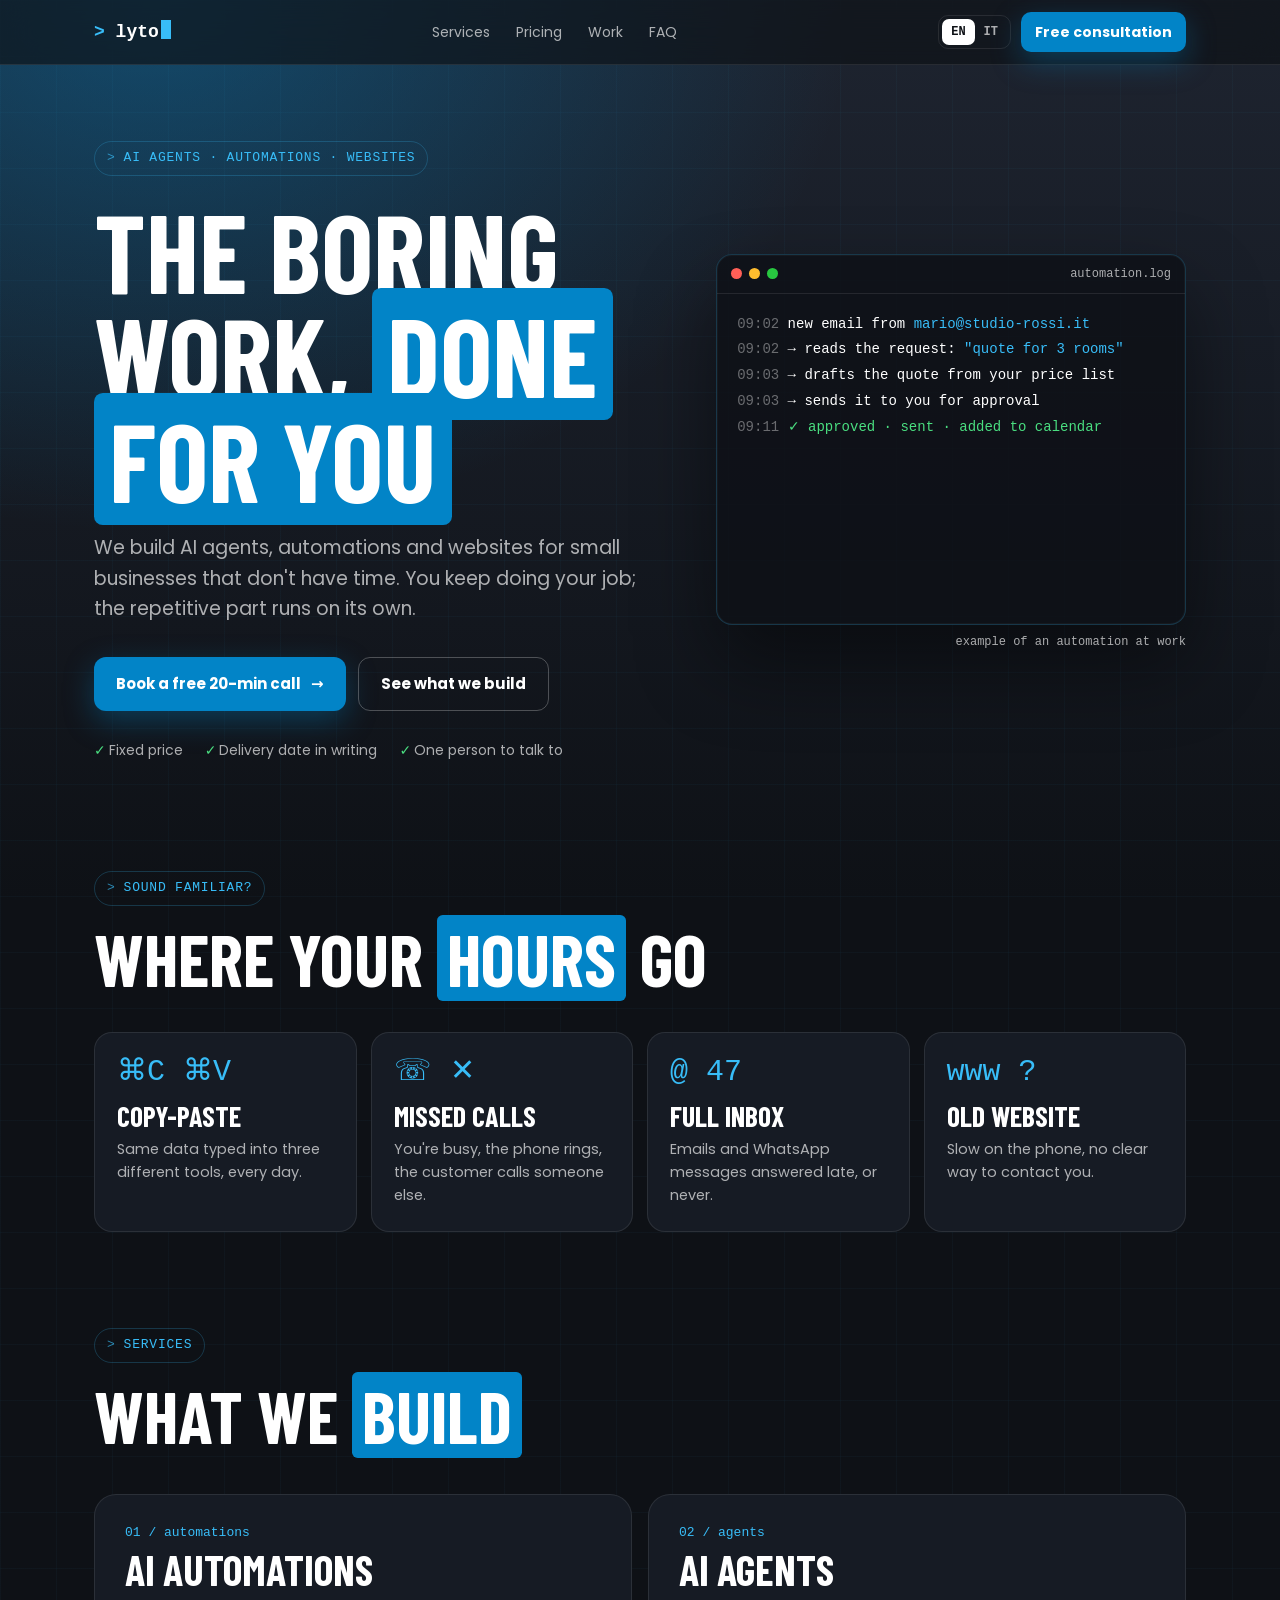
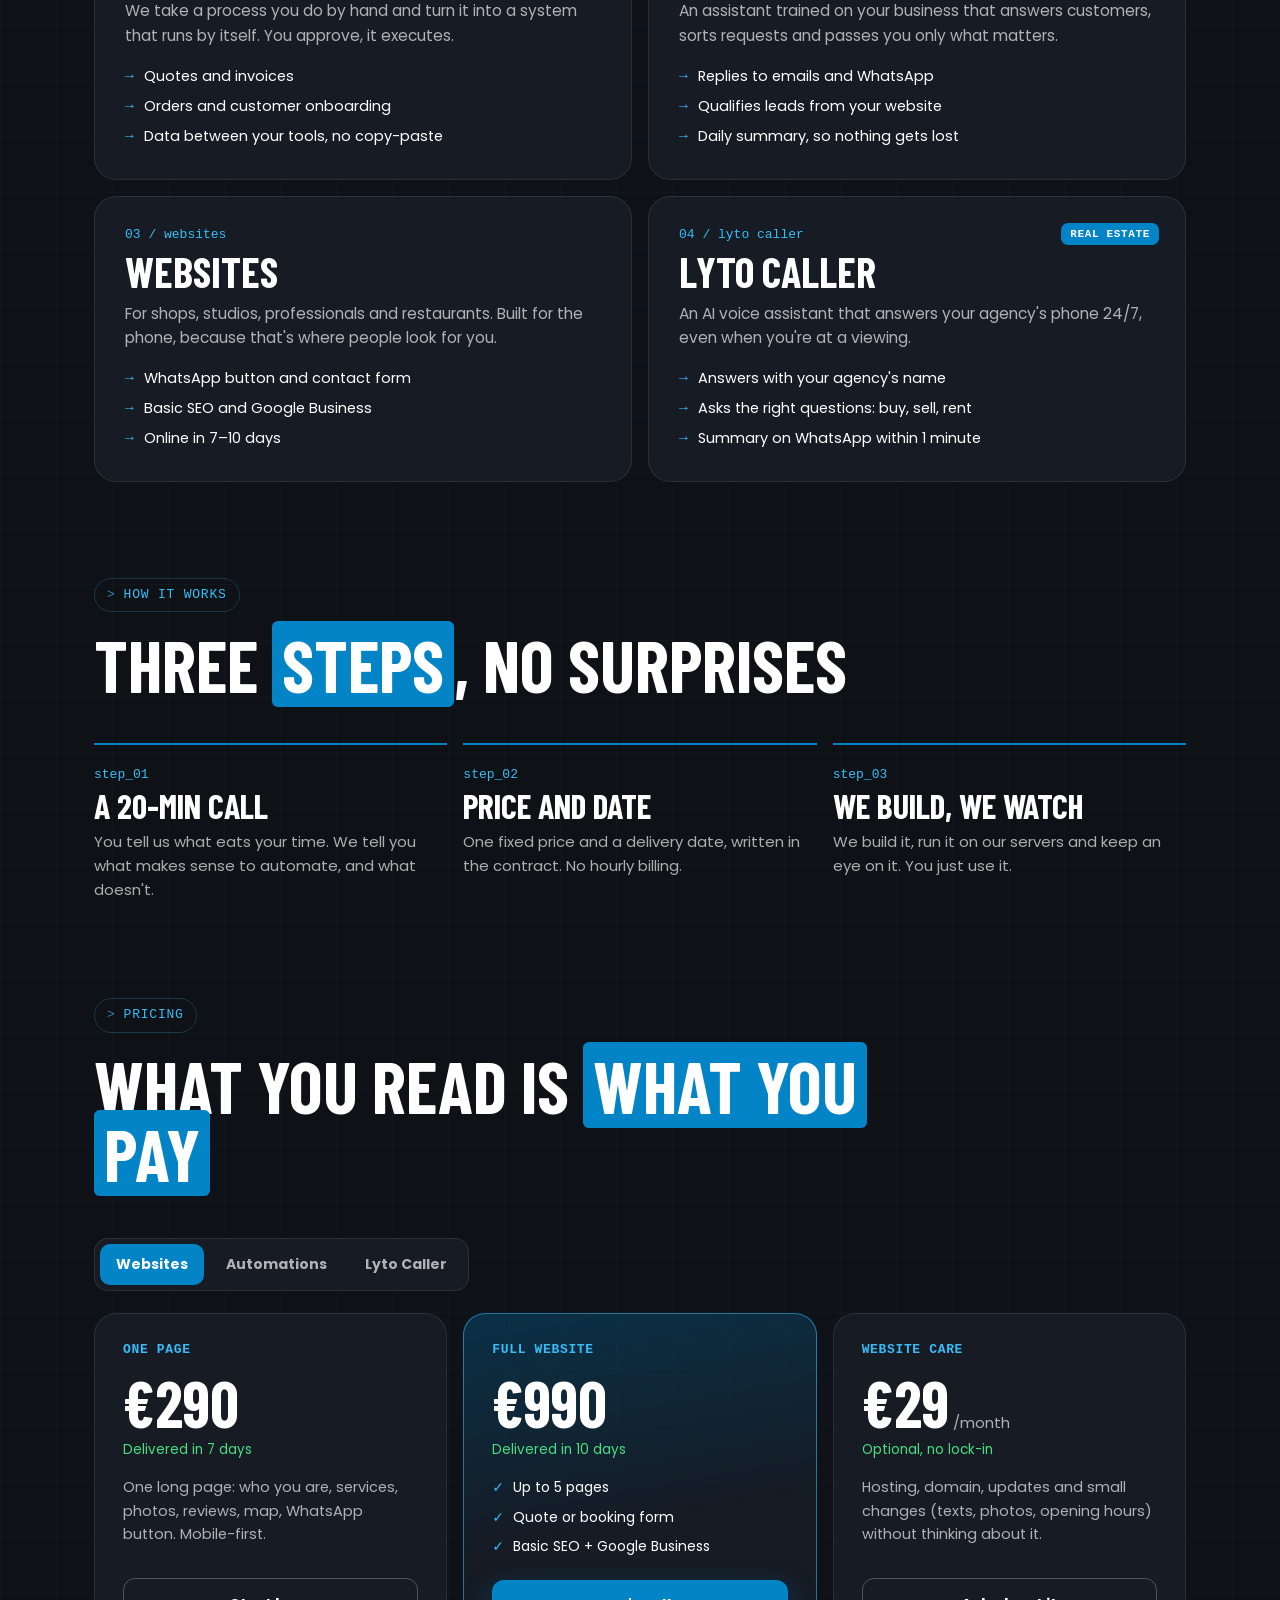
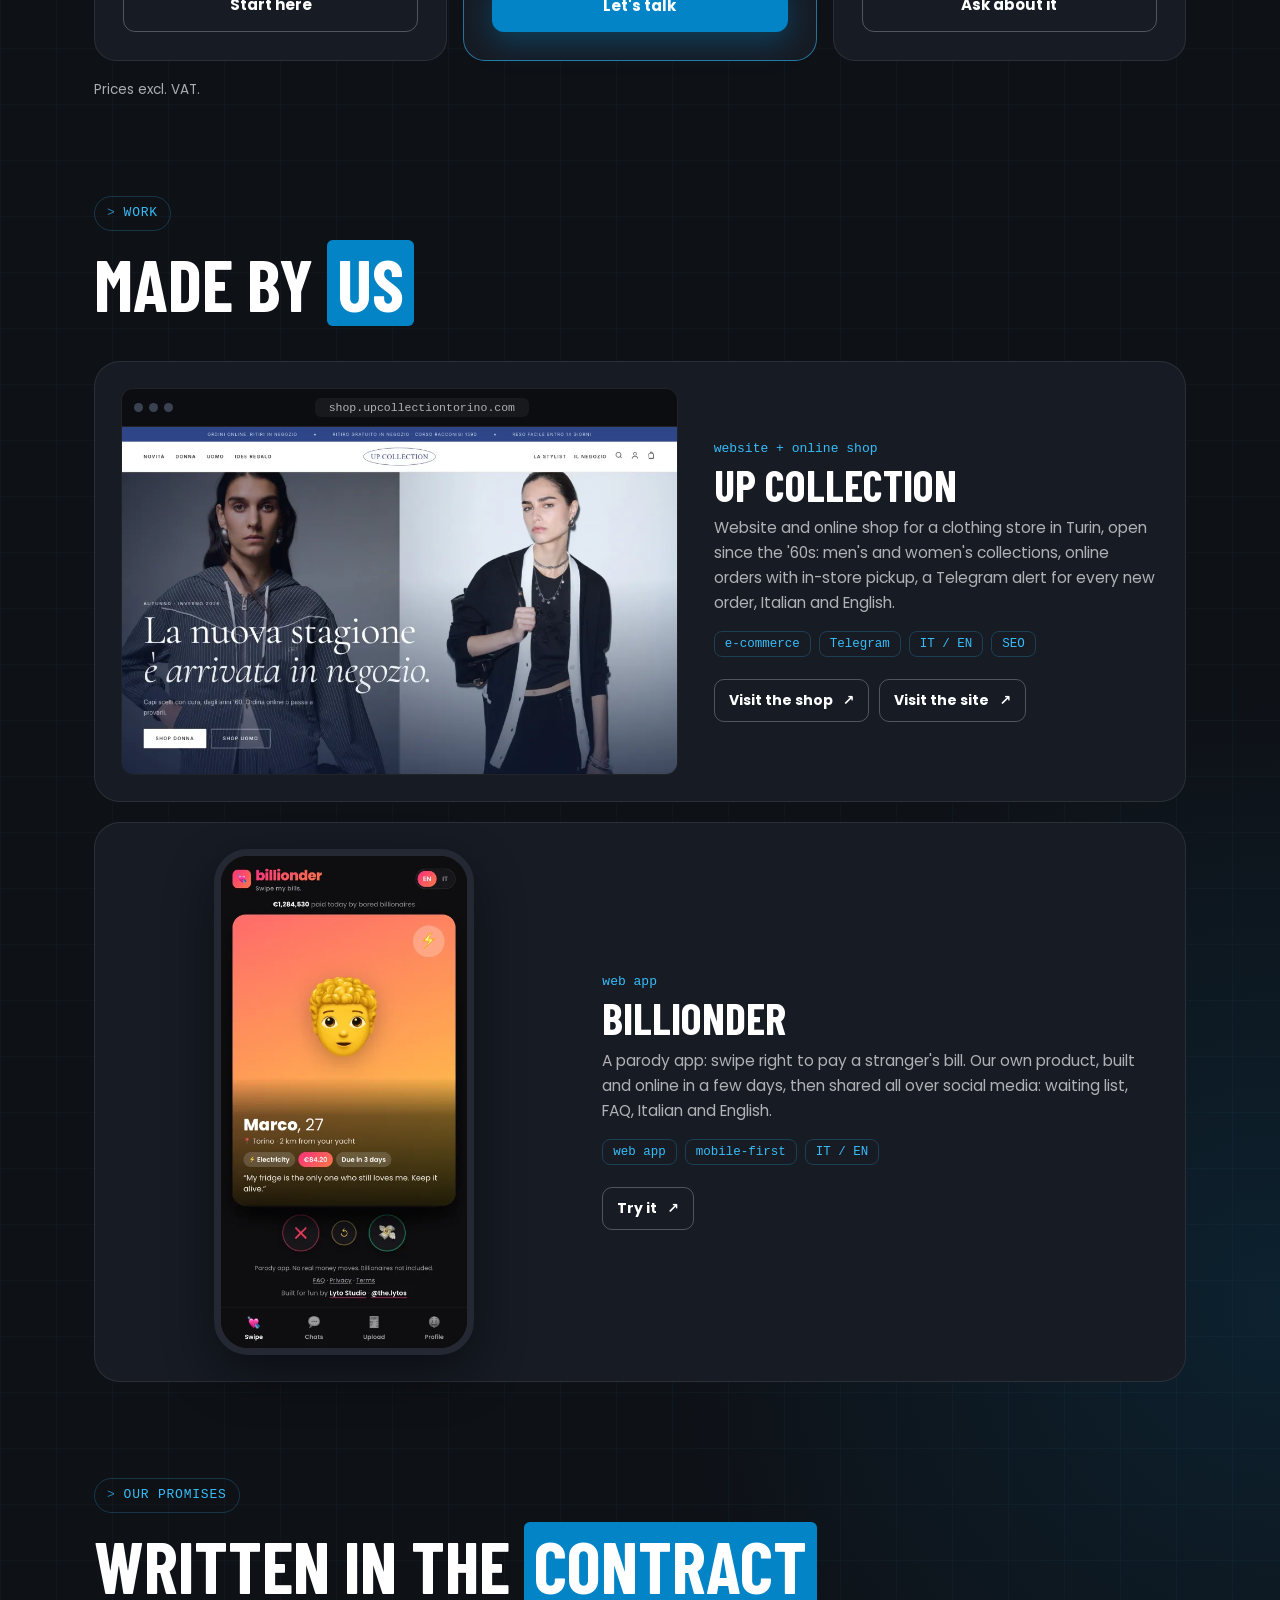
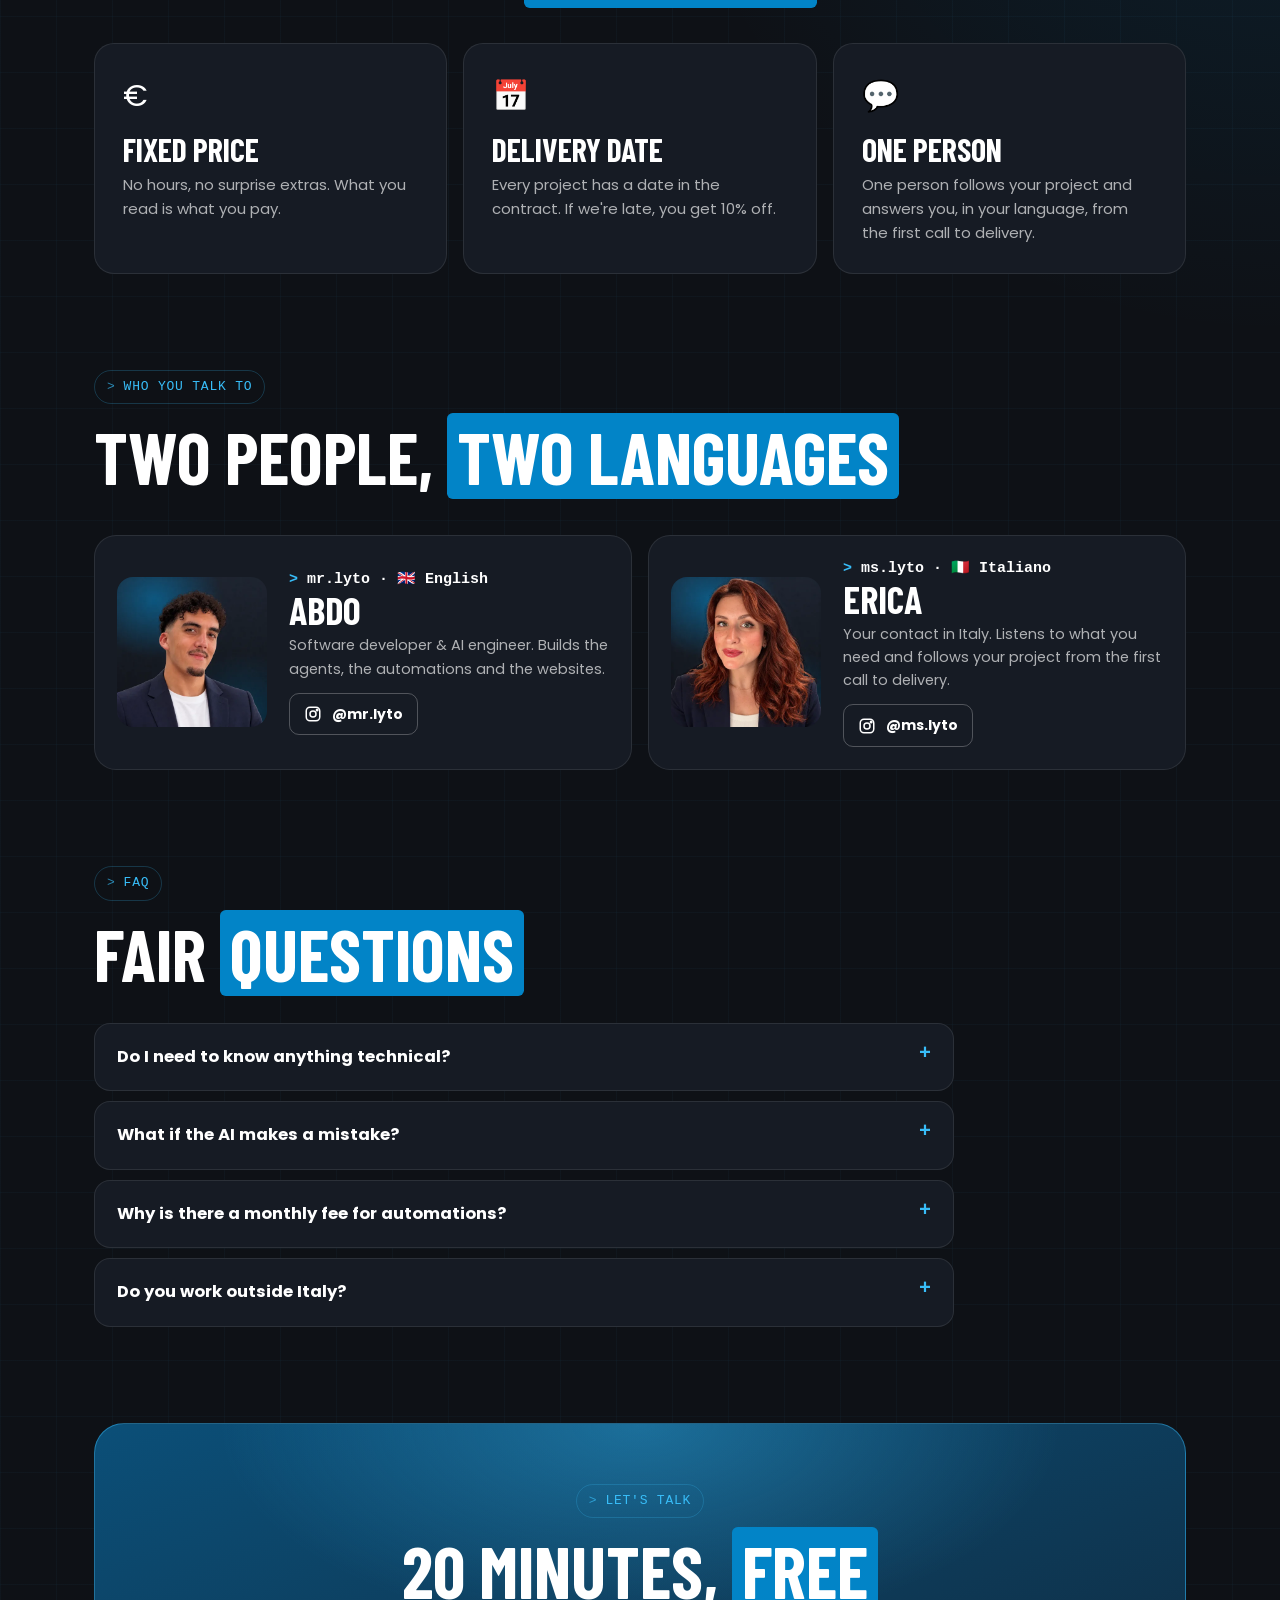
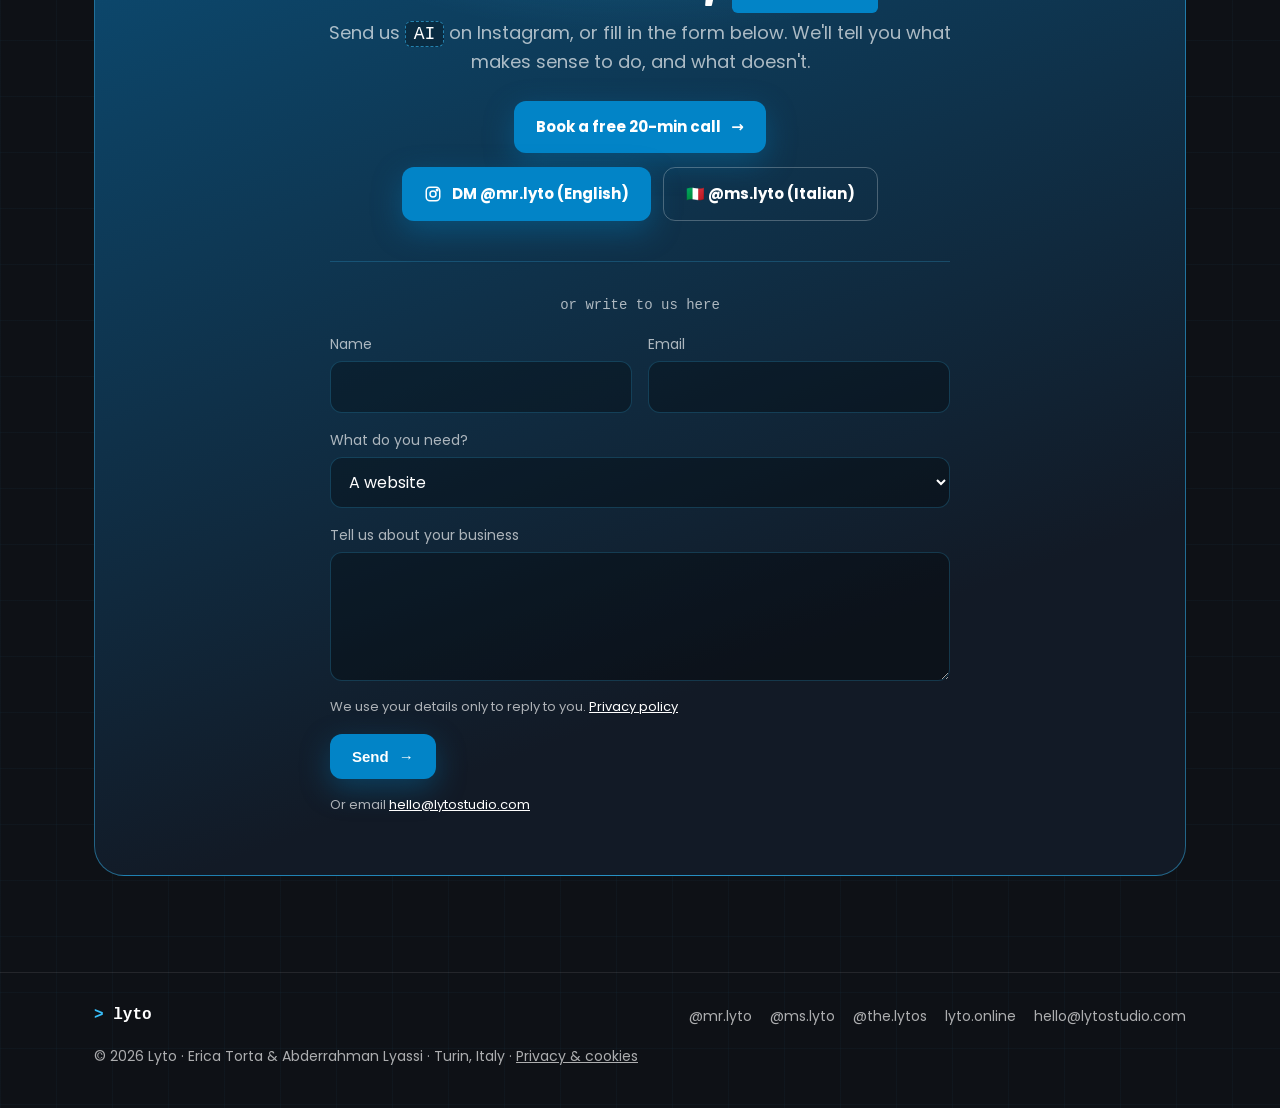
==== commit d3c265ca: "Allineato al sito online: lavori (Up Collection shop, Billionder), modulo con FormSubmit, privacy, f" ====
--- a/index.html
+++ b/index.html
@@ -1,292 +1,854 @@
 <!doctype html>
-<html lang="it">
+<html lang="en">
 <head>
 <meta charset="utf-8">
 <meta name="viewport" content="width=device-width, initial-scale=1">
-<title>Lyto Studio · Siti web e automazioni per piccole attività</title>
-<meta name="description" content="Siti web, automazioni e assistenti AI per piccole attività. Da Torino, in italiano e inglese. Scopri esempi, prezzi e inclusioni.">
-<link rel="canonical" href="https://lytostudio.com/it/">
-<link rel="alternate" hreflang="it" href="https://lytostudio.com/it/">
-<link rel="alternate" hreflang="en" href="https://lytostudio.com/en/">
-<link rel="alternate" hreflang="x-default" href="https://lytostudio.com/it/">
+<title>Lyto Studio · AI automations &amp; websites for small business</title>
+<meta name="description" content="AI agents, automations and websites for small businesses, from Turin. Fixed price, delivery date in writing, one person to talk to. Free 20-min call.">
+<link rel="canonical" href="https://lytostudio.com/">
+<link rel="alternate" hreflang="en" href="https://lytostudio.com/">
+<link rel="alternate" hreflang="it" href="https://lytostudio.com/it">
+<link rel="alternate" hreflang="x-default" href="https://lytostudio.com/">
 <meta property="og:site_name" content="Lyto Studio">
-<meta property="og:title" content="Lyto Studio · Siti web e automazioni per piccole attività">
-<meta property="og:description" content="Siti web, automazioni e assistenti AI per piccole attività. Da Torino, in italiano e inglese. Scopri esempi, prezzi e inclusioni.">
+<meta property="og:title" content="Lyto Studio · The boring work, done for you">
+<meta property="og:description" content="AI agents, automations and websites for small businesses. Fixed price, delivery date in writing.">
 <meta property="og:type" content="website">
-<meta property="og:url" content="https://lytostudio.com/it/">
-<meta property="og:image" content="https://lytostudio.com/assets/img/icon-512.png">
-<meta property="og:locale" content="it_IT">
-<meta name="twitter:card" content="summary">
+<meta property="og:url" content="https://lytostudio.com/">
+<meta property="og:image" content="https://lytostudio.com/assets/img/og-image.png">
+<meta property="og:image:width" content="1200">
+<meta property="og:image:height" content="630">
+<meta property="og:image:alt" content="Lyto: the boring work, done for you. AI agents, automations, websites.">
+<meta property="og:locale" content="en_GB">
+<meta property="og:locale:alternate" content="it_IT">
+<meta name="twitter:card" content="summary_large_image">
+<meta name="twitter:image" content="https://lytostudio.com/assets/img/og-image.png">
+<link rel="icon" href="favicon.svg" type="image/svg+xml">
+<link rel="icon" href="favicon-32.png" sizes="32x32" type="image/png">
+<link rel="apple-touch-icon" href="apple-touch-icon.png">
+<link rel="manifest" href="site.webmanifest">
+<script type="application/ld+json">
+{
+  "@context": "https://schema.org",
+  "@type": "ProfessionalService",
+  "name": "Lyto Studio",
+  "alternateName": "Lyto",
+  "url": "https://lytostudio.com/",
+  "logo": "https://lytostudio.com/assets/img/icon-512.png",
+  "image": "https://lytostudio.com/assets/img/og-image.png",
+  "description": "AI agents, automations and websites for small businesses. Fixed price, delivery date in writing.",
+  "email": "hello@lytostudio.com",
+  "address": {"@type": "PostalAddress", "addressLocality": "Torino", "addressRegion": "TO", "addressCountry": "IT"},
+  "areaServed": ["IT", "Europe"],
+  "availableLanguage": ["en", "it"],
+  "founder": [{"@type": "Person", "name": "Erica Torta"}, {"@type": "Person", "name": "Abderrahman Lyassi"}],
+  "knowsAbout": ["AI agents", "Business automation", "Web design", "AI voice assistant for real estate agencies"],
+  "sameAs": ["https://www.instagram.com/mr.lyto/", "https://www.instagram.com/ms.lyto/", "https://www.instagram.com/the.lytos/"]
+}
+</script>
 <meta name="theme-color" content="#0E1116">
-<link rel="icon" href="/favicon.svg" type="image/svg+xml">
-<link rel="apple-touch-icon" href="/apple-touch-icon.png">
-<link rel="manifest" href="/site.webmanifest">
-<link rel="stylesheet" href="/assets/site.css">
-<script type="application/ld+json">{"@context": "https://schema.org", "@type": "ProfessionalService", "name": "Lyto Studio", "url": "https://lytostudio.com", "email": "hello@lytostudio.com", "address": {"@type": "PostalAddress", "addressLocality": "Torino", "addressCountry": "IT"}, "availableLanguage": ["it", "en"]}</script>
-<script src="/assets/site.js" defer>
-</script>
+<link rel="preload" href="assets/fonts/din.woff2" as="font" type="font/woff2" crossorigin>
+<style>
+@font-face{font-family:'Poppins';font-weight:400;font-display:swap;src:url(assets/fonts/Poppins-Regular.ttf) format('truetype')}
+@font-face{font-family:'Poppins';font-weight:500;font-display:swap;src:url(assets/fonts/Poppins-Medium.ttf) format('truetype')}
+@font-face{font-family:'Poppins';font-weight:700;font-display:swap;src:url(assets/fonts/Poppins-Bold.ttf) format('truetype')}
+@font-face{font-family:'Din';font-weight:700;font-display:swap;src:local('DIN Condensed Bold'),local('DINCondensed-Bold'),url(assets/fonts/din.woff2) format('woff2')}
+
+:root{
+  --bg1:#1E2430; --bg2:#0E1116; --card:#161B24; --card2:#1B2230;
+  --fg:#FFFFFF; --mute:rgba(255,255,255,.66); --line:rgba(56,189,248,.22); --line2:rgba(255,255,255,.09);
+  --acc:#38BDF8; --hl:#0284C7; --ok:#4ADE80;
+  --mono:ui-monospace,'SF Mono',Menlo,Consolas,monospace;
+}
+*{margin:0;padding:0;box-sizing:border-box}
+html{scroll-behavior:smooth}
+body{font-family:'Poppins',system-ui,sans-serif;color:var(--fg);line-height:1.6;-webkit-font-smoothing:antialiased;
+  overflow-x:hidden;background-color:var(--bg2);
+  background:
+    linear-gradient(rgba(56,189,248,.035) 1px,transparent 1px) 0 0/56px 56px,
+    linear-gradient(90deg,rgba(56,189,248,.035) 1px,transparent 1px) 0 0/56px 56px,
+    radial-gradient(1000px 760px at 12% 0%,rgba(2,132,199,.40),transparent 70%),
+    radial-gradient(900px 900px at 100% 60%,rgba(2,132,199,.14),transparent 70%),
+    linear-gradient(180deg,var(--bg1) 0,var(--bg2) 900px) var(--bg2)}
+a{color:inherit;text-decoration:none}
+img{display:block;max-width:100%;height:auto}
+
+/* bilingual: EN by default, html.it shows Italian */
+html:not(.it) .it, html.it .en{display:none}
+
+.wrap{max-width:1140px;margin:0 auto;padding:0 24px}
+section{padding:96px 0}
+.kicker{font-family:var(--mono);font-size:13px;color:var(--acc);letter-spacing:.06em;text-transform:uppercase;
+  display:inline-flex;align-items:center;gap:8px;border:1px solid var(--line);padding:6px 12px;border-radius:999px}
+.kicker::before{content:'>';opacity:.7}
+h1,h2,h3{font-family:'Din',Impact,sans-serif;font-weight:700;text-transform:uppercase;line-height:.95}
+h2{font-size:clamp(42px,6.4vw,72px);margin:18px 0 16px;max-width:860px}
+mark{background:var(--hl);color:#fff;padding:0 .14em;border-radius:.08em;-webkit-box-decoration-break:clone;box-decoration-break:clone}
+.lead{color:var(--mute);font-size:18px;max-width:640px}
+
+/* ---- buttons ---- */
+.btn{display:inline-flex;align-items:center;gap:10px;font-weight:600;font-size:15px;border-radius:12px;
+  padding:14px 22px;transition:transform .15s,background .15s,border-color .15s;white-space:nowrap;cursor:pointer}
+.btn:hover{transform:translateY(-2px)}
+.btn-blue{background:var(--hl);color:#fff;box-shadow:0 10px 30px rgba(2,132,199,.35)}
+.btn-blue:hover{background:#0396e0}
+.btn-ghost{border:1px solid rgba(255,255,255,.25)}
+.btn-ghost:hover{border-color:var(--acc)}
+.btn-sm{padding:9px 14px;font-size:14px;border-radius:10px}
+.btn svg{width:18px;height:18px;flex:none}
+
+/* ---- nav ---- */
+nav{position:sticky;top:0;z-index:20;backdrop-filter:blur(18px);-webkit-backdrop-filter:blur(18px);
+  background:rgba(14,17,22,.66);border-bottom:1px solid var(--line2)}
+nav .wrap{display:flex;align-items:center;justify-content:space-between;height:64px;gap:14px}
+.handle{font-family:var(--mono);font-size:18px;font-weight:600}
+.handle .p{color:var(--acc)}
+.cur{display:inline-block;width:.55em;height:1.05em;background:var(--acc);vertical-align:-.15em;margin-left:2px;
+  animation:blink 1.1s steps(1) infinite}
+@keyframes blink{50%{opacity:0}}
+.menu{display:flex;gap:26px;font-size:14px;color:var(--mute)}
+.menu a:hover{color:#fff}
+.nav-r{display:flex;align-items:center;gap:10px}
+.lang{display:flex;border:1px solid var(--line2);border-radius:10px;padding:3px}
+.lang button{font:600 12px var(--mono);color:var(--mute);background:none;border:0;padding:6px 9px;border-radius:7px;cursor:pointer}
+.lang button[aria-pressed="true"]{background:#fff;color:var(--bg2)}
+
+/* ---- hero ---- */
+.hero{padding:76px 0 90px}
+.hero .wrap{display:grid;grid-template-columns:1.1fr .9fr;gap:48px;align-items:center}
+.hero h1{font-size:clamp(58px,8.6vw,112px);margin:22px 0 22px}
+.hero .lead{font-size:19px}
+.ctas{display:flex;flex-wrap:wrap;gap:12px;margin-top:32px}
+.trust{display:flex;flex-wrap:wrap;gap:8px 22px;margin-top:28px;font-size:14px;color:var(--mute)}
+.trust span::before{content:'✓ ';color:var(--ok);font-weight:700}
+
+/* terminal window */
+.term{border-radius:16px;background:rgba(14,17,22,.82);border:1px solid var(--line);
+  box-shadow:0 40px 80px rgba(0,0,0,.45),0 0 0 1px rgba(255,255,255,.03) inset;overflow:hidden}
+.term .bar{display:flex;align-items:center;gap:7px;padding:12px 14px;border-bottom:1px solid var(--line2)}
+.term .bar i{width:11px;height:11px;border-radius:50%;background:#3a4252}
+.term .bar i:nth-child(1){background:#FF5F57}.term .bar i:nth-child(2){background:#FEBC2E}.term .bar i:nth-child(3){background:#28C840}
+.term .bar span{margin-left:auto;font:12px var(--mono);color:var(--mute)}
+.term pre{font:14px/1.85 var(--mono);padding:18px 20px 22px;white-space:pre-wrap;color:#cfd8e3;min-height:330px}
+.term .t{color:rgba(255,255,255,.38)} .term .a{color:var(--acc)} .term .g{color:var(--ok)} .term .w{color:#fff}
+.term-note{font:12px var(--mono);color:var(--mute);margin-top:10px;text-align:right}
+
+/* ---- pains ---- */
+.pains{display:grid;grid-template-columns:repeat(4,1fr);gap:14px;margin-top:40px}
+.pain{border-radius:18px;padding:24px 22px;background:var(--card);border:1px solid var(--line2)}
+.pain .h{font-family:var(--mono);font-size:30px;color:var(--acc);line-height:1}
+.pain h3{font-size:28px;margin:16px 0 8px}
+.pain p{color:var(--mute);font-size:14.5px}
+
+/* ---- services ---- */
+.svcs{display:grid;grid-template-columns:repeat(2,1fr);gap:16px;margin-top:44px}
+.svc{position:relative;border-radius:22px;padding:30px;background:var(--card);border:1px solid var(--line2);
+  transition:border-color .2s}
+.svc:hover{border-color:var(--line)}
+.svc .n{font:13px var(--mono);color:var(--acc)}
+.svc h3{font-size:42px;margin:10px 0 10px}
+.svc p{color:var(--mute);font-size:15.5px;margin-bottom:16px}
+.svc ul{list-style:none;display:grid;gap:7px;font-size:14.5px}
+.svc li{display:flex;gap:10px}
+.svc li::before{content:'→';color:var(--acc);font-family:var(--mono)}
+.svc .badge{position:absolute;top:26px;right:26px;font:600 11px var(--mono);letter-spacing:.06em;text-transform:uppercase;
+  background:var(--hl);color:#fff;padding:5px 9px;border-radius:7px}
+
+/* ---- steps ---- */
+.steps{display:grid;grid-template-columns:repeat(3,1fr);gap:16px;margin-top:44px;counter-reset:s}
+.step{border-top:2px solid var(--hl);padding-top:22px}
+.step .k{font:13px var(--mono);color:var(--acc)}
+.step h3{font-size:34px;margin:8px 0 8px}
+.step p{color:var(--mute);font-size:15px}
+
+/* ---- pricing ---- */
+.tabs{display:inline-flex;gap:6px;margin-top:34px;padding:5px;border-radius:14px;background:var(--card);border:1px solid var(--line2);flex-wrap:wrap}
+.tabs button{font:600 14px 'Poppins';color:var(--mute);background:none;border:0;border-radius:10px;padding:10px 16px;cursor:pointer}
+.tabs button[aria-selected="true"]{background:var(--hl);color:#fff}
+.plans{display:none;grid-template-columns:repeat(3,1fr);gap:16px;margin-top:22px}
+.plans.on{display:grid}
+.plan{border-radius:22px;padding:28px;background:var(--card);border:1px solid var(--line2);display:flex;flex-direction:column}
+.plan.hot{border-color:rgba(56,189,248,.55);background:linear-gradient(170deg,rgba(2,132,199,.28),var(--card) 60%)}
+.plan .nm{font:600 13px var(--mono);color:var(--acc);text-transform:uppercase;letter-spacing:.05em}
+.plan .pr{font-family:'Din';font-size:64px;line-height:1;margin:14px 0 4px}
+.plan .pr small{font-family:'Poppins';font-size:15px;color:var(--mute);font-weight:400;margin-left:4px}
+.plan .when{font-size:13.5px;color:var(--ok);margin-bottom:16px}
+.plan p{color:var(--mute);font-size:14.5px;margin-bottom:14px}
+.plan ul{list-style:none;display:grid;gap:7px;font-size:14px;margin-bottom:22px}
+.plan li{display:flex;gap:9px}
+.plan li::before{content:'✓';color:var(--acc);font-weight:700}
+.plan .btn{margin-top:auto;justify-content:center}
+.price-note{margin-top:18px;font-size:13.5px;color:var(--mute)}
+
+/* ---- work ---- */
+.work{display:grid;grid-template-columns:1.25fr 1fr;gap:36px;align-items:center;margin-top:44px;
+  border-radius:26px;padding:26px;background:var(--card);border:1px solid var(--line2)}
+.browser{border-radius:12px;overflow:hidden;border:1px solid var(--line2);background:#0b0d11}
+.browser .bar{display:flex;align-items:center;gap:6px;padding:9px 12px;border-bottom:1px solid var(--line2)}
+.browser .bar i{width:9px;height:9px;border-radius:50%;background:#3a4252}
+.browser .bar span{margin:0 auto;font:11.5px var(--mono);color:var(--mute);background:rgba(255,255,255,.05);
+  padding:3px 14px;border-radius:6px}
+.work h3{font-size:44px;margin:8px 0 10px}
+.work p{color:var(--mute);font-size:15.5px;margin-bottom:16px}
+.chips{display:flex;flex-wrap:wrap;gap:8px;margin-bottom:22px}
+.chips span{font:12.5px var(--mono);border:1px solid var(--line);color:var(--acc);padding:5px 10px;border-radius:8px}
+.ctas-sm{display:flex;flex-wrap:wrap;gap:10px}
+.work + .work{margin-top:20px}
+.work-app{grid-template-columns:1fr 1.25fr}
+.phone{width:min(260px,100%);margin:0 auto;border-radius:34px;border:7px solid #232833;overflow:hidden;background:#0b0d11;
+  box-shadow:0 20px 50px rgba(0,0,0,.45)}
+.phone img{display:block;width:100%;height:auto}
+
+/* ---- promises ---- */
+.proms{display:grid;grid-template-columns:repeat(3,1fr);gap:16px;margin-top:44px}
+.prom{border-radius:20px;padding:28px;background:var(--card);border:1px solid var(--line2)}
+.prom .ic{font-size:30px}
+.prom h3{font-size:32px;margin:14px 0 8px}
+.prom p{color:var(--mute);font-size:15px}
+
+/* ---- team ---- */
+.team{display:grid;grid-template-columns:1fr 1fr;gap:16px;margin-top:44px}
+.mate{display:grid;grid-template-columns:150px 1fr;gap:22px;align-items:center;border-radius:22px;padding:22px;
+  background:var(--card);border:1px solid var(--line2)}
+.mate img{width:150px;height:150px;border-radius:16px;object-fit:cover}
+.mate .hd{font:600 15px var(--mono)} .mate .hd b{color:var(--acc);font-weight:600}
+.mate h3{font-size:38px;margin:4px 0 6px}
+.mate p{color:var(--mute);font-size:14.5px;margin-bottom:12px}
+
+/* ---- faq ---- */
+.faq{margin-top:36px;display:grid;gap:10px;max-width:860px}
+details{border-radius:16px;background:var(--card);border:1px solid var(--line2);padding:0 22px}
+summary{cursor:pointer;list-style:none;padding:20px 0;font-weight:600;font-size:16.5px;display:flex;justify-content:space-between;gap:16px}
+summary::-webkit-details-marker{display:none}
+summary::after{content:'+';font-family:var(--mono);color:var(--acc);font-size:20px;line-height:1}
+details[open] summary::after{content:'−'}
+details p{color:var(--mute);padding:0 0 20px;font-size:15.5px;max-width:740px}
+
+/* ---- final cta ---- */
+.final{border-radius:30px;padding:60px 40px;text-align:center;
+  background:radial-gradient(600px 300px at 50% 0%,rgba(56,189,248,.35),transparent 70%),linear-gradient(160deg,#0B4F78,#121a26 75%);
+  border:1px solid rgba(56,189,248,.45)}
+.final h2{margin:18px auto 14px}
+.final .lead{margin:0 auto}
+.final .ctas{justify-content:center}
+.final .book-row{margin-top:24px}
+.final .book-row+.ctas{margin-top:14px}
+.dm{font-family:var(--mono);background:rgba(0,0,0,.3);border:1px dashed rgba(56,189,248,.6);padding:2px 8px;border-radius:6px;color:#fff}
+
+.cform{max-width:620px;margin:40px auto 0;text-align:left;display:grid;gap:16px;border-top:1px solid var(--line);padding-top:32px}
+.cform .or{text-align:center;font-family:var(--mono);color:var(--mute);font-size:14px}
+.cform .row{display:grid;grid-template-columns:1fr 1fr;gap:16px}
+.cform label{display:grid;gap:6px;font-size:14px;color:var(--mute)}
+.cform input,.cform select,.cform textarea{font:inherit;font-size:16px;color:#fff;background:rgba(0,0,0,.3);border:1px solid var(--line);border-radius:12px;padding:12px 14px;width:100%}
+.cform input:focus,.cform select:focus,.cform textarea:focus{outline:2px solid var(--acc);outline-offset:1px}
+.cform select option{background:var(--card)}
+.cform .btn{justify-self:start;border:0;cursor:pointer}
+.cform .fine{font-size:13px;color:var(--mute)}
+.cform .fine a{color:#fff;text-decoration:underline}
+.cform .fmsg:empty{display:none}
+.cform .fmsg{font-family:var(--mono);font-size:14px;color:var(--ok)}
+.cform .fmsg.err{color:#FCA5A5}
+.cform .fmsg a{color:#fff;text-decoration:underline}
+.hp{position:absolute;left:-9999px;width:1px;height:1px;opacity:0}
+footer{border-top:1px solid var(--line2);padding:30px 0 42px;color:var(--mute);font-size:14px}
+footer .wrap{display:flex;justify-content:space-between;gap:16px;flex-wrap:wrap;align-items:center}
+footer .links{display:flex;gap:18px;flex-wrap:wrap}
+footer a:hover{color:#fff}
+footer .legal-f a{text-decoration:underline}
+
+.rv{opacity:0;transform:translateY(18px);transition:opacity .6s,transform .6s}
+.rv.in{opacity:1;transform:none}
+@media (prefers-reduced-motion:reduce){.rv{opacity:1;transform:none;transition:none}.cur{animation:none}html{scroll-behavior:auto}}
+
+@media (max-width:1000px){
+  .menu{display:none}
+  .hero .wrap{grid-template-columns:1fr}
+  .pains{grid-template-columns:repeat(2,1fr)}
+  .plans.on,.proms{grid-template-columns:1fr}
+  .work,.work-app,.team{grid-template-columns:1fr}
+}
+@media (max-width:720px){
+  section{padding:68px 0}
+  .wrap{padding:0 16px}
+  .hero{padding:44px 0 64px}
+  .svcs,.steps{grid-template-columns:1fr}
+  .pains{grid-template-columns:1fr}
+  .term pre{font-size:12.5px;min-height:0}
+  .svc,.plan,.prom{padding:24px 20px}
+  .svc .badge{position:static;display:inline-block;margin-bottom:10px}
+  .mate{grid-template-columns:96px 1fr;gap:16px;padding:18px}
+  .mate img{width:96px;height:96px}
+  .mate h3{font-size:32px}
+  .final{padding:44px 20px}
+  .cform .row{grid-template-columns:1fr}
+  .nav-cta{display:none}
+  .tabs{display:flex;width:100%}
+  .tabs button{flex:1;padding:10px 8px}
+  .work{padding:16px}
+}
+</style>
 </head>
 <body>
-<a class="skip" href="#main">Vai al contenuto</a>
-<nav aria-label="Navigazione principale">
-<div class="wrap">
-<a class="handle" href="/it/" aria-label="Lyto Studio">
-<span class="p">&gt;</span> lyto<span class="cur" aria-hidden="true">
-</span>
-</a>
-<div class="menu">
-<a href="/it/siti/">Siti web</a>
-<a href="/it/automazioni/">Automazioni</a>
-<a href="/it/lyto-caller/">Lyto Caller</a>
-<a href="/it/#example">Progetti</a>
-</div>
-<div class="nav-r">
-<div class="lang" aria-label="Lingua">
-<a href="/it/" lang="it" hreflang="it" aria-current="page">IT</a>
-<a href="/en/" lang="en" hreflang="en">EN</a>
-</div>
-<a class="btn btn-blue btn-sm nav-cta" href="#contact">Parliamone</a>
-</div>
-</div>
-<div class="mobile-nav">
-<a href="/it/siti/">Siti web</a>
-<a href="/it/automazioni/">Automazioni</a>
-<a href="/it/lyto-caller/">Lyto Caller</a>
-</div>
+
+<svg width="0" height="0" style="position:absolute" aria-hidden="true">
+  <symbol id="i-ig" viewBox="0 0 24 24" fill="none" stroke="currentColor" stroke-width="2"><rect x="3" y="3" width="18" height="18" rx="5"/><circle cx="12" cy="12" r="4"/><circle cx="17.5" cy="6.5" r="1" fill="currentColor"/></symbol>
+</svg>
+
+<nav>
+  <div class="wrap">
+    <a href="#" class="handle" aria-label="Lyto"><span class="p">&gt;</span> lyto<span class="cur"></span></a>
+    <div class="menu">
+      <a href="#services"><span class="en">Services</span><span class="it">Servizi</span></a>
+      <a href="#pricing"><span class="en">Pricing</span><span class="it">Prezzi</span></a>
+      <a href="#work"><span class="en">Work</span><span class="it">Lavori</span></a>
+      <a href="#faq">FAQ</a>
+    </div>
+    <div class="nav-r">
+      <div class="lang" role="group" aria-label="Language">
+        <button type="button" data-lang="en" aria-pressed="true">EN</button>
+        <button type="button" data-lang="it" aria-pressed="false">IT</button>
+      </div>
+      <a class="btn btn-blue btn-sm nav-cta" href="#contact" data-book><span class="en">Free consultation</span><span class="it">Consulenza gratuita</span></a>
+    </div>
+  </div>
 </nav>
-<main id="main">
+
 <header class="hero">
-<div class="wrap">
-<div>
-<span class="kicker">Siti web · Automazioni · Assistenti AI</span>
-<h1>Meno lavoro ripetitivo.<br>
-<mark>Più spazio per i tuoi clienti.</mark>
-</h1>
-<p class="lead">Aiutiamo piccole attività e professionisti a presentarsi meglio online, organizzare le richieste e ridurre le operazioni manuali. Partiamo dal problema e scegliamo gli strumenti adatti.</p>
-<div class="ctas">
-<a class="btn btn-blue" href="#contact">Raccontaci cosa ti serve <span aria-hidden="true">→</span>
-</a>
-<a class="btn btn-ghost" href="#example">Guarda un esempio <span aria-hidden="true">→</span>
-</a>
-</div>
-<div class="trust">
-<span>Costi definiti prima di iniziare</span>
-<span>Un referente dedicato</span>
-<span>Italiano e inglese</span>
-</div>
-</div>
-<aside class="flow">
-<p class="tag">Esempio illustrativo · automazione</p>
-<ol>
-<li>
-<strong>Arriva una richiesta</strong>
-<p>Il cliente chiede informazioni o un preventivo.</p>
-</li>
-<li>
-<strong>Le informazioni si organizzano</strong>
-<p>Il sistema raccoglie i dati e prepara una bozza.</p>
-</li>
-<li>
-<strong>Tu controlli e approvi</strong>
-<p>Le azioni concordate restano sotto il tuo controllo.</p>
-</li>
-</ol>
-<p class="result">Una richiesta ordinata, pronta da seguire.</p>
-<p class="example">Simulazione del flusso: le integrazioni vengono definite per ogni progetto.</p>
-</aside>
-</div>
+  <div class="wrap">
+    <div>
+      <span class="kicker"><span class="en">AI agents · Automations · Websites</span><span class="it">Agenti AI · Automazioni · Siti</span></span>
+      <h1 class="en">The boring work, <mark>done for you</mark></h1>
+      <h1 class="it">Il lavoro noioso, <mark>lo fa l'AI</mark></h1>
+      <p class="lead en">We build AI agents, automations and websites for small businesses that don't have time. You keep doing your job; the repetitive part runs on its own.</p>
+      <p class="lead it">Costruiamo agenti AI, automazioni e siti per chi ha un'attività e non ha tempo. Tu continui a fare il tuo lavoro; la parte ripetitiva va da sola.</p>
+      <div class="ctas">
+        <a class="btn btn-blue" href="#contact" data-book><span class="en">Book a free 20-min call</span><span class="it">Prenota 20 minuti gratis</span> →</a>
+        <a class="btn btn-ghost" href="#services"><span class="en">See what we build</span><span class="it">Cosa costruiamo</span></a>
+      </div>
+      <div class="trust">
+        <span class="en">Fixed price</span><span class="it">Prezzo fisso</span>
+        <span class="en">Delivery date in writing</span><span class="it">Data di consegna scritta</span>
+        <span class="en">One person to talk to</span><span class="it">Un solo referente</span>
+      </div>
+    </div>
+    <div>
+      <div class="term" aria-hidden="true">
+        <div class="bar"><i></i><i></i><i></i><span>automation.log</span></div>
+<pre class="en" id="log-en"></pre>
+<pre class="it" id="log-it"></pre>
+      </div>
+      <p class="term-note en">example of an automation at work</p>
+      <p class="term-note it">esempio di un'automazione al lavoro</p>
+    </div>
+  </div>
 </header>
-<span id="pricing">
-</span>
-<section id="services">
-<div class="wrap">
-<span class="kicker">Scegli da dove partire</span>
-<h2>Quale problema vuoi <mark>risolvere?</mark>
-</h2>
-<div class="svcs">
-<article class="svc">
-<div class="n">01</div>
-<h3>Un sito che presenta bene la tua attività</h3>
-<p>Servizi chiari, immagini e un percorso semplice per contattarti, anche dal telefono.</p>
-<p class="from">Da 590 € una tantum</p>
-<a class="btn btn-ghost" href="/it/siti/">Scopri il servizio <span aria-hidden="true">→</span>
-</a>
-</article>
-<article class="svc">
-<div class="n">02</div>
-<h3>Meno operazioni ripetitive</h3>
-<p>Colleghiamo gli strumenti che usi e automatizziamo un processo concreto: richieste, dati o preparazione dei preventivi.</p>
-<p class="from">Da 1.490 € + gestione da 99 €/mese</p>
-<a class="btn btn-ghost" href="/it/automazioni/">Scopri il servizio <span aria-hidden="true">→</span>
-</a>
-</article>
-<article class="svc">
-<div class="n">03</div>
-<h3>La tua agenzia continua a rispondere</h3>
-<p>Lyto Caller raccoglie le richieste telefoniche quando sei impegnato e ti invia un riepilogo per richiamare.</p>
-<p class="from">149 €/mese + 290 € di attivazione</p>
-<a class="btn btn-ghost" href="/it/lyto-caller/">Scopri il servizio <span aria-hidden="true">→</span>
-</a>
-</article>
-</div>
-<p class="price-note">Importi IVA esclusa, se applicabile. Inclusioni e costi ricorrenti sono indicati nelle pagine dei servizi.</p>
-</div>
+
+<section id="pains" style="padding-top:20px">
+  <div class="wrap">
+    <span class="kicker"><span class="en">Sound familiar?</span><span class="it">Ti suona familiare?</span></span>
+    <h2 class="en">Where your <mark>hours</mark> go</h2>
+    <h2 class="it">Dove finiscono le tue <mark>ore</mark></h2>
+    <div class="pains">
+      <div class="pain rv"><div class="h">⌘C ⌘V</div>
+        <h3 class="en">Copy-paste</h3><h3 class="it">Copia-incolla</h3>
+        <p class="en">Same data typed into three different tools, every day.</p>
+        <p class="it">Gli stessi dati scritti in tre programmi diversi, ogni giorno.</p></div>
+      <div class="pain rv"><div class="h">☏ ✕</div>
+        <h3 class="en">Missed calls</h3><h3 class="it">Chiamate perse</h3>
+        <p class="en">You're busy, the phone rings, the customer calls someone else.</p>
+        <p class="it">Sei impegnato, il telefono squilla, il cliente chiama un altro.</p></div>
+      <div class="pain rv"><div class="h">@ 47</div>
+        <h3 class="en">Full inbox</h3><h3 class="it">Inbox piena</h3>
+        <p class="en">Emails and WhatsApp messages answered late, or never.</p>
+        <p class="it">Email e messaggi WhatsApp a cui rispondi tardi, o mai.</p></div>
+      <div class="pain rv"><div class="h">www ?</div>
+        <h3 class="en">Old website</h3><h3 class="it">Sito vecchio</h3>
+        <p class="en">Slow on the phone, no clear way to contact you.</p>
+        <p class="it">Lento dal telefono, nessun modo chiaro per contattarti.</p></div>
+    </div>
+  </div>
 </section>
-<span id="work">
-</span>
-<section id="example">
-<div class="wrap">
-<span class="kicker">Un progetto reale</span>
-<h2>Un progetto reale, <mark>da esplorare.</mark>
-</h2>
-<article class="work">
-<div class="browser">
-<div class="bar">
-<i>
-</i>
-<i>
-</i>
-<i>
-</i>
-<span>upcollectiontorino.com</span>
-</div>
-<img src="/assets/img/work-upcollection.webp" width="1000" height="625" loading="lazy" alt="Homepage del sito Up Collection">
-</div>
-<div>
-<p class="label">Sito web · negozio di abbigliamento · Torino</p>
-<h3>Up Collection</h3>
-<p>Un negozio di abbigliamento aperto dagli anni ’60. Abbiamo realizzato un sito per presentare le collezioni uomo e donna e facilitare il contatto con il negozio.</p>
-<div class="chips">
-<span>IT / EN</span>
-<span>Mobile</span>
-<span>WhatsApp</span>
-</div>
-<p>Il lavoro: organizzazione delle pagine, versione italiana e inglese, contatto WhatsApp e configurazione di Google Search Console.</p>
-<a class="btn btn-ghost" href="https://upcollectiontorino.com" target="_blank" rel="noopener">Visita il sito ↗</a>
-</div>
-</article>
-</div>
+
+<section id="services" style="padding-top:0">
+  <div class="wrap">
+    <span class="kicker"><span class="en">Services</span><span class="it">Servizi</span></span>
+    <h2 class="en">What we <mark>build</mark></h2>
+    <h2 class="it">Cosa <mark>costruiamo</mark></h2>
+    <div class="svcs">
+      <div class="svc rv">
+        <div class="n">01 / automations</div>
+        <h3 class="en">AI automations</h3><h3 class="it">Automazioni AI</h3>
+        <p class="en">We take a process you do by hand and turn it into a system that runs by itself. You approve, it executes.</p>
+        <p class="it">Prendiamo un processo che oggi fai a mano e lo trasformiamo in un sistema che va da solo. Tu approvi, lui esegue.</p>
+        <ul>
+          <li class="en">Quotes and invoices</li><li class="it">Preventivi e fatture</li>
+          <li class="en">Orders and customer onboarding</li><li class="it">Ordini e onboarding clienti</li>
+          <li class="en">Data between your tools, no copy-paste</li><li class="it">Dati tra i tuoi programmi, senza copia-incolla</li>
+        </ul>
+      </div>
+      <div class="svc rv">
+        <div class="n">02 / agents</div>
+        <h3 class="en">AI agents</h3><h3 class="it">Agenti AI</h3>
+        <p class="en">An assistant trained on your business that answers customers, sorts requests and passes you only what matters.</p>
+        <p class="it">Un assistente che conosce la tua attività: risponde ai clienti, smista le richieste e ti passa solo quello che conta.</p>
+        <ul>
+          <li class="en">Replies to emails and WhatsApp</li><li class="it">Risposte a email e WhatsApp</li>
+          <li class="en">Qualifies leads from your website</li><li class="it">Qualifica i contatti dal sito</li>
+          <li class="en">Daily summary, so nothing gets lost</li><li class="it">Riepilogo giornaliero, così niente si perde</li>
+        </ul>
+      </div>
+      <div class="svc rv">
+        <div class="n">03 / websites</div>
+        <h3 class="en">Websites</h3><h3 class="it">Siti web</h3>
+        <p class="en">For shops, studios, professionals and restaurants. Built for the phone, because that's where people look for you.</p>
+        <p class="it">Per negozi, studi, professionisti e ristoranti. Pensati per il telefono, perché è lì che ti cercano.</p>
+        <ul>
+          <li class="en">WhatsApp button and contact form</li><li class="it">Bottone WhatsApp e modulo contatti</li>
+          <li class="en">Basic SEO and Google Business</li><li class="it">SEO base e Google Business</li>
+          <li class="en">Online in 7–10 days</li><li class="it">Online in 7–10 giorni</li>
+        </ul>
+      </div>
+      <div class="svc rv">
+        <span class="badge en">Real estate</span><span class="badge it">Immobiliari</span>
+        <div class="n">04 / lyto caller</div>
+        <h3>Lyto Caller</h3>
+        <p class="en">An AI voice assistant that answers your agency's phone 24/7, even when you're at a viewing.</p>
+        <p class="it">L'assistente vocale AI che risponde al telefono dell'agenzia 24 ore su 24, anche quando sei in visita.</p>
+        <ul>
+          <li class="en">Answers with your agency's name</li><li class="it">Risponde col nome dell'agenzia</li>
+          <li class="en">Asks the right questions: buy, sell, rent</li><li class="it">Fa le domande giuste: compra, vende, affitta</li>
+          <li class="en">Summary on WhatsApp within 1 minute</li><li class="it">Riepilogo su WhatsApp entro 1 minuto</li>
+        </ul>
+      </div>
+    </div>
+  </div>
 </section>
-<section id="how">
-<div class="wrap">
-<span class="kicker">Come lavoriamo</span>
-<h2>Prima capiamo il problema. <mark>Poi costruiamo.</mark>
-</h2>
-<div class="steps">
-<article class="step">
-<span class="k">01</span>
-<h3>Ci racconti come lavori</h3>
-<p>In 20 minuti guardiamo il problema, gli strumenti che utilizzi e il risultato che cerchi.</p>
-</article>
-<article class="step">
-<span class="k">02</span>
-<h3>Ricevi una proposta precisa</h3>
-<p>Attività incluse, esclusioni, prezzo, canoni e data di consegna. Gli extra si concordano prima.</p>
-</article>
-<article class="step">
-<span class="k">03</span>
-<h3>Proviamo la soluzione insieme</h3>
-<p>Verifichiamo i casi concordati, ti mostriamo come usarla e definiamo l’assistenza successiva.</p>
-</article>
-</div>
-</div>
+
+<section id="how" style="padding-top:0">
+  <div class="wrap">
+    <span class="kicker"><span class="en">How it works</span><span class="it">Come funziona</span></span>
+    <h2 class="en">Three <mark>steps</mark>, no surprises</h2>
+    <h2 class="it">Tre <mark>passi</mark>, nessuna sorpresa</h2>
+    <div class="steps">
+      <div class="step rv"><div class="k">step_01</div>
+        <h3 class="en">A 20-min call</h3><h3 class="it">20 minuti al telefono</h3>
+        <p class="en">You tell us what eats your time. We tell you what makes sense to automate, and what doesn't.</p>
+        <p class="it">Ci racconti cosa ti fa perdere tempo. Ti diciamo cosa ha senso automatizzare e cosa no.</p></div>
+      <div class="step rv"><div class="k">step_02</div>
+        <h3 class="en">Price and date</h3><h3 class="it">Prezzo e data</h3>
+        <p class="en">One fixed price and a delivery date, written in the contract. No hourly billing.</p>
+        <p class="it">Un prezzo fisso e una data di consegna, scritti nel contratto. Niente ore da pagare.</p></div>
+      <div class="step rv"><div class="k">step_03</div>
+        <h3 class="en">We build, we watch</h3><h3 class="it">Costruiamo, controlliamo</h3>
+        <p class="en">We build it, run it on our servers and keep an eye on it. You just use it.</p>
+        <p class="it">Lo costruiamo, gira sui nostri server e lo teniamo d'occhio noi. Tu lo usi e basta.</p></div>
+    </div>
+  </div>
 </section>
-<section id="team">
-<div class="wrap">
-<span class="kicker">Con chi lavori</span>
-<h2>Due persone. <mark>Responsabilità chiare.</mark>
-</h2>
-<div class="team">
-<article class="mate">
-<img src="/assets/img/erica.webp" width="150" height="150" loading="lazy" alt="Erica">
-<div>
-<h3>Erica</h3>
-<p>Il tuo riferimento in italiano. Raccoglie le esigenze, chiarisce i passaggi e segue il progetto fino alla consegna.</p>
-</div>
-</article>
-<article class="mate">
-<img src="/assets/img/abdo.webp" width="150" height="150" loading="lazy" alt="Abdo">
-<div>
-<h3>Abdo</h3>
-<p>Si occupa dello sviluppo dei siti, delle integrazioni e dei sistemi AI. Lavora in inglese.</p>
-</div>
-</article>
-</div>
-</div>
+
+<section id="pricing" style="padding-top:0">
+  <div class="wrap">
+    <span class="kicker"><span class="en">Pricing</span><span class="it">Prezzi</span></span>
+    <h2 class="en">What you read is <mark>what you pay</mark></h2>
+    <h2 class="it">Quello che leggi è <mark>quello che paghi</mark></h2>
+    <div class="tabs" role="tablist">
+      <button type="button" role="tab" data-tab="web" aria-selected="true"><span class="en">Websites</span><span class="it">Siti</span></button>
+      <button type="button" role="tab" data-tab="auto" aria-selected="false"><span class="en">Automations</span><span class="it">Automazioni</span></button>
+      <button type="button" role="tab" data-tab="caller" aria-selected="false">Lyto Caller</button>
+    </div>
+
+    <div class="plans on" data-panel="web">
+      <div class="plan">
+        <div class="nm">One page</div>
+        <div class="pr">€290</div>
+        <div class="when en">Delivered in 7 days</div><div class="when it">Consegna in 7 giorni</div>
+        <p class="en">One long page: who you are, services, photos, reviews, map, WhatsApp button. Mobile-first.</p>
+        <p class="it">Una pagina lunga: chi sei, servizi, foto, recensioni, mappa, bottone WhatsApp. Pensata per il telefono.</p>
+        <a class="btn btn-ghost" href="#contact"><span class="en">Start here</span><span class="it">Parti da qui</span></a>
+      </div>
+      <div class="plan hot">
+        <div class="nm en">Full website</div><div class="nm it">Sito completo</div>
+        <div class="pr">€990</div>
+        <div class="when en">Delivered in 10 days</div><div class="when it">Consegna in 10 giorni</div>
+        <ul>
+          <li class="en">Up to 5 pages</li><li class="it">Fino a 5 pagine</li>
+          <li class="en">Quote or booking form</li><li class="it">Modulo preventivi o prenotazioni</li>
+          <li class="en">Basic SEO + Google Business</li><li class="it">SEO base + Google Business</li>
+        </ul>
+        <a class="btn btn-blue" href="#contact"><span class="en">Let's talk</span><span class="it">Parliamone</span></a>
+      </div>
+      <div class="plan">
+        <div class="nm en">Website care</div><div class="nm it">Cura del sito</div>
+        <div class="pr">€29<small>/<span class="en">month</span><span class="it">mese</span></small></div>
+        <div class="when en">Optional, no lock-in</div><div class="when it">Opzionale, senza vincolo</div>
+        <p class="en">Hosting, domain, updates and small changes (texts, photos, opening hours) without thinking about it.</p>
+        <p class="it">Hosting, dominio, aggiornamenti e piccole modifiche (testi, foto, orari) senza pensarci più.</p>
+        <a class="btn btn-ghost" href="#contact"><span class="en">Ask about it</span><span class="it">Chiedi info</span></a>
+      </div>
+    </div>
+
+    <div class="plans" data-panel="auto">
+      <div class="plan hot">
+        <div class="nm en">Automation system</div><div class="nm it">Sistema di automazione</div>
+        <div class="pr">€1,490</div>
+        <div class="when en">Ready in 2 weeks</div><div class="when it">Pronto in 2 settimane</div>
+        <p class="en">One manual, repetitive process (quotes, email and WhatsApp replies, orders, onboarding) turned into an AI system that works by itself.</p>
+        <p class="it">Un processo manuale e ripetitivo (preventivi, risposte a email e WhatsApp, ordini, onboarding) trasformato in un sistema AI che lavora da solo.</p>
+        <a class="btn btn-blue" href="#contact"><span class="en">Let's talk</span><span class="it">Parliamone</span></a>
+      </div>
+      <div class="plan">
+        <div class="nm en">Management</div><div class="nm it">Gestione</div>
+        <div class="pr">€79<small>/<span class="en">month</span><span class="it">mese</span></small></div>
+        <div class="when en">First month included</div><div class="when it">Primo mese incluso</div>
+        <p class="en">Servers, AI costs, monitoring and adjustments, for each active system.</p>
+        <p class="it">Server, costi AI, monitoraggio e aggiustamenti, per ogni sistema attivo.</p>
+        <a class="btn btn-ghost" href="#contact"><span class="en">Ask about it</span><span class="it">Chiedi info</span></a>
+      </div>
+      <div class="plan">
+        <div class="nm en">Not sure?</div><div class="nm it">Non sai da dove partire?</div>
+        <div class="pr">€0</div>
+        <div class="when en">20-minute call</div><div class="when it">Chiamata di 20 minuti</div>
+        <p class="en">We look at your day together and tell you which automation would save you the most hours.</p>
+        <p class="it">Guardiamo insieme la tua giornata e ti diciamo quale automazione ti farebbe risparmiare più ore.</p>
+        <a class="btn btn-ghost" href="#contact" data-book><span class="en">Book the call</span><span class="it">Prenota la chiamata</span></a>
+      </div>
+    </div>
+
+    <div class="plans" data-panel="caller">
+      <div class="plan hot">
+        <div class="nm">Lyto Caller</div>
+        <div class="pr">€149<small>/<span class="en">month</span><span class="it">mese</span></small></div>
+        <div class="when en">Free setup · live in 48h</div><div class="when it">Setup gratuito · attivo in 48h</div>
+        <ul>
+          <li class="en">300 minutes/month (about 150 calls), then €0.30/min</li><li class="it">300 minuti al mese (circa 150 chiamate), poi 0,30 €/min</li>
+          <li class="en">Calendar, listings, transcripts</li><li class="it">Calendario, annunci, trascrizioni</li>
+          <li class="en">More offices and numbers included</li><li class="it">Più sedi e più numeri inclusi</li>
+          <li class="en">No lock-in, cancel anytime</li><li class="it">Nessun vincolo, cancelli quando vuoi</li>
+        </ul>
+        <a class="btn btn-blue" href="#contact" data-book><span class="en">Ask for a demo</span><span class="it">Chiedi una demo</span></a>
+      </div>
+      <div class="plan">
+        <div class="nm en">Yearly</div><div class="nm it">Annuale</div>
+        <div class="pr">10<small><span class="en">months instead of 12</span><span class="it">mesi invece di 12</span></small></div>
+        <div class="when en">Two months free</div><div class="when it">Due mesi gratis</div>
+        <p class="en">Monthly invoice, no advance payment.</p>
+        <p class="it">Fattura mensile, nessun anticipo.</p>
+        <a class="btn btn-ghost" href="#contact"><span class="en">Ask about it</span><span class="it">Chiedi info</span></a>
+      </div>
+      <div class="plan">
+        <div class="nm en">How it starts</div><div class="nm it">Come si parte</div>
+        <div class="pr">48h</div>
+        <div class="when en">Day 1 → Day 2</div><div class="when it">Giorno 1 → giorno 2</div>
+        <p class="en">Day 1: send us your listings and opening hours. Day 2: turn on call forwarding. From then on, it answers.</p>
+        <p class="it">Giorno 1: ci mandi annunci e orari. Giorno 2: attivi la deviazione di chiamata. Da lì in poi risponde lui.</p>
+      </div>
+    </div>
+    <p class="price-note en">Prices excl. VAT.</p>
+    <p class="price-note it">Prezzi IVA esclusa.</p>
+  </div>
 </section>
-<section id="faq">
-<div class="wrap">
-<span class="kicker">Prima di decidere</span>
-<h2>Le risposte che <mark>ti servono.</mark>
-</h2>
-<div class="faq">
-<details>
-<summary>Devo sapere qualcosa di tecnico?</summary>
-<p>No. Partiamo da come lavori oggi, ti spieghiamo la proposta in modo chiaro e ti mostriamo come usare la soluzione.</p>
-</details>
-<details>
-<summary>Il prezzo può cambiare durante il progetto?</summary>
-<p>Il prezzo concordato copre le attività scritte nella proposta. Se chiedi nuove funzionalità, ne definiamo costo e tempi prima di procedere.</p>
-</details>
-<details>
-<summary>Lavorate solo a Torino?</summary>
-<p>Siamo a Torino e lavoriamo anche da remoto, in italiano e inglese.</p>
-</details>
-</div>
-</div>
+
+<section id="work" style="padding-top:0">
+  <div class="wrap">
+    <span class="kicker"><span class="en">Work</span><span class="it">Lavori</span></span>
+    <h2 class="en">Made by <mark>us</mark></h2>
+    <h2 class="it">Fatto da <mark>noi</mark></h2>
+    <div class="work rv">
+      <div class="browser">
+        <div class="bar"><i></i><i></i><i></i><span>shop.upcollectiontorino.com</span></div>
+        <img src="assets/img/work-upcollection-shop.webp" width="1000" height="625" loading="lazy" alt="Up Collection online shop, home page">
+      </div>
+      <div>
+        <div class="n" style="font:13px var(--mono);color:var(--acc)">website + online shop</div>
+        <h3>Up Collection</h3>
+        <p class="en">Website and online shop for a clothing store in Turin, open since the '60s: men's and women's collections, online orders with in-store pickup, a Telegram alert for every new order, Italian and English.</p>
+        <p class="it">Sito e negozio online per un negozio di abbigliamento a Torino, aperto dagli anni '60: collezioni uomo e donna, ordini online con ritiro in negozio, avviso su Telegram a ogni nuovo ordine, italiano e inglese.</p>
+        <div class="chips"><span>e-commerce</span><span>Telegram</span><span>IT / EN</span><span>SEO</span></div>
+        <div class="ctas-sm">
+          <a class="btn btn-ghost btn-sm" href="https://shop.upcollectiontorino.com" target="_blank" rel="noopener"><span class="en">Visit the shop</span><span class="it">Vedi lo shop</span> ↗</a>
+          <a class="btn btn-ghost btn-sm" href="https://upcollectiontorino.com" target="_blank" rel="noopener"><span class="en">Visit the site</span><span class="it">Vedi il sito</span> ↗</a>
+        </div>
+      </div>
+    </div>
+    <div class="work work-app rv">
+      <div class="phone"><img src="assets/img/work-billionder.webp" width="450" height="900" loading="lazy" alt="Billionder app, swipe screen"></div>
+      <div>
+        <div class="n" style="font:13px var(--mono);color:var(--acc)">web app</div>
+        <h3>Billionder</h3>
+        <p class="en">A parody app: swipe right to pay a stranger's bill. Our own product, built and online in a few days, then shared all over social media: waiting list, FAQ, Italian and English.</p>
+        <p class="it">Un'app parodia: swipe a destra per pagare la bolletta di uno sconosciuto. Un prodotto nostro, costruito e messo online in pochi giorni, poi condiviso sui social: lista d'attesa, FAQ, italiano e inglese.</p>
+        <div class="chips"><span>web app</span><span>mobile-first</span><span>IT / EN</span></div>
+        <a class="btn btn-ghost btn-sm" href="https://billionder.pages.dev" target="_blank" rel="noopener"><span class="en">Try it</span><span class="it">Provala</span> ↗</a>
+      </div>
+    </div>
+  </div>
 </section>
-<section id="contact">
-<div class="wrap">
-<div class="final">
-<span class="kicker">Partiamo da una conversazione</span>
-<h2>Raccontaci cosa vuoi <mark>semplificare.</mark>
-</h2>
-<p class="lead">Non serve conoscere la tecnologia. Descrivici la tua attività e il problema che vuoi risolvere. La prima chiamata di 20 minuti è gratuita.</p>
-<div class="ctas">
-<a class="btn btn-blue" href="https://cal.com/lyto-studio/20min">Prenota sul calendario <span aria-hidden="true">→</span>
-</a>
-</div>
-<p class="contact-note">Si apre Cal.com, il servizio esterno di prenotazione. Preferisci scriverci? Prepara un’email qui sotto.</p>
-<form class="cform" id="cform">
-<div class="row">
-<label>Nome<input name="name" required autocomplete="name" maxlength="120">
-</label>
-<label>Email<input name="email" type="email" required autocomplete="email" maxlength="254">
-</label>
-</div>
-<label>Cosa ti interessa?<select name="topic">
-<option value="unsure" selected>Vorrei un consiglio</option>
-<option value="website">Un sito web</option>
-<option value="automation">Un’automazione o un assistente AI</option>
-<option value="caller">Una demo di Lyto Caller</option>
-</select>
-</label>
-<label>La tua attività e cosa vorresti migliorare<textarea name="message" rows="4" required maxlength="4000">
-</textarea>
-</label>
-<p class="fine">Il modulo prepara un’email nella tua app di posta: dovrai inviarla da lì. I dati non vengono inviati automaticamente dal sito. <a href="/privacy.html?lang=it">Informativa privacy</a>
-</p>
-<button class="btn btn-blue" type="submit">Prepara l’email →</button>
-<p id="fmsg" class="fmsg" role="status" aria-live="polite">
-</p>
-<p class="fine">Nessuna app email configurata? Scrivi direttamente a <a href="mailto:hello@lytostudio.com">hello@lytostudio.com</a>.</p>
-</form>
-</div>
-</div>
+
+<section id="promises" style="padding-top:0">
+  <div class="wrap">
+    <span class="kicker"><span class="en">Our promises</span><span class="it">Le nostre promesse</span></span>
+    <h2 class="en">Written in the <mark>contract</mark></h2>
+    <h2 class="it">Scritte nel <mark>contratto</mark></h2>
+    <div class="proms">
+      <div class="prom rv"><div class="ic">€</div>
+        <h3 class="en">Fixed price</h3><h3 class="it">Prezzo fisso</h3>
+        <p class="en">No hours, no surprise extras. What you read is what you pay.</p>
+        <p class="it">Niente ore, niente extra a sorpresa. Quello che leggi è quello che paghi.</p></div>
+      <div class="prom rv"><div class="ic">📅</div>
+        <h3 class="en">Delivery date</h3><h3 class="it">Data di consegna</h3>
+        <p class="en">Every project has a date in the contract. If we're late, you get 10% off.</p>
+        <p class="it">Ogni progetto ha una data scritta nel contratto. Se sforiamo noi, sconto del 10%.</p></div>
+      <div class="prom rv"><div class="ic">💬</div>
+        <h3 class="en">One person</h3><h3 class="it">Un solo referente</h3>
+        <p class="en">One person follows your project and answers you, in your language, from the first call to delivery.</p>
+        <p class="it">Una sola persona segue il tuo progetto e ti risponde, in italiano, dalla prima chiamata alla consegna.</p></div>
+    </div>
+  </div>
 </section>
-</main>
+
+<section id="team" style="padding-top:0">
+  <div class="wrap">
+    <span class="kicker"><span class="en">Who you talk to</span><span class="it">Con chi parli</span></span>
+    <h2 class="en">Two people, <mark>two languages</mark></h2>
+    <h2 class="it">Tu parli con <mark>Erica</mark></h2>
+    <div class="team">
+      <div class="mate rv">
+        <img src="assets/img/abdo.webp?v=2" width="480" height="480" alt="Abdo Lyassi" loading="lazy">
+        <div>
+          <div class="hd"><b>&gt;</b> mr.lyto · 🇬🇧 English</div>
+          <h3>Abdo</h3>
+          <p class="en">Software developer &amp; AI engineer. Builds the agents, the automations and the websites.</p>
+          <p class="it">Sviluppatore e AI engineer. Lavora dietro le quinte: costruisce gli agenti, le automazioni e i siti. Con i clienti italiani parli con Erica, lui parla inglese.</p>
+          <a class="btn btn-ghost btn-sm" href="https://ig.me/m/mr.lyto" target="_blank" rel="noopener"><svg><use href="#i-ig"/></svg>@mr.lyto</a>
+        </div>
+      </div>
+      <div class="mate rv">
+        <img src="assets/img/erica.webp?v=3" width="480" height="480" alt="Erica Torta" loading="lazy">
+        <div>
+          <div class="hd"><b>&gt;</b> ms.lyto · 🇮🇹 Italiano</div>
+          <h3>Erica</h3>
+          <p class="en">Your contact in Italy. Listens to what you need and follows your project from the first call to delivery.</p>
+          <p class="it">La tua referente, in italiano. Ascolta cosa ti serve, ti fa il preventivo e segue il progetto dalla prima chiamata alla consegna. Le domande tecniche le gira ad Abdo: tu non devi farlo.</p>
+          <a class="btn btn-ghost btn-sm" href="https://ig.me/m/ms.lyto" target="_blank" rel="noopener"><svg><use href="#i-ig"/></svg>@ms.lyto</a>
+        </div>
+      </div>
+    </div>
+  </div>
+</section>
+
+<section id="faq" style="padding-top:0">
+  <div class="wrap">
+    <span class="kicker">FAQ</span>
+    <h2 class="en">Fair <mark>questions</mark></h2>
+    <h2 class="it">Domande <mark>giuste</mark></h2>
+    <div class="faq">
+      <details>
+        <summary><span class="en">Do I need to know anything technical?</span><span class="it">Devo sapere qualcosa di tecnico?</span></summary>
+        <p class="en">No. You explain how you work today; we take care of the rest and show you how to use it.</p>
+        <p class="it">No. Tu ci spieghi come lavori oggi; al resto pensiamo noi, e ti mostriamo come usarlo.</p>
+      </details>
+      <details>
+        <summary><span class="en">What if the AI makes a mistake?</span><span class="it">E se l'AI sbaglia?</span></summary>
+        <p class="en">For anything important, you approve before it goes out. We monitor every system and adjust it when needed.</p>
+        <p class="it">Per le cose importanti approvi tu prima che parta. Controlliamo ogni sistema e lo aggiustiamo quando serve.</p>
+      </details>
+      <details>
+        <summary><span class="en">Why is there a monthly fee for automations?</span><span class="it">Perché c'è un costo mensile per le automazioni?</span></summary>
+        <p class="en">It covers the servers, the AI costs and our monitoring. The system keeps running and we keep watching it, so you don't have to.</p>
+        <p class="it">Copre i server, i costi dell'AI e il nostro controllo. Il sistema continua a girare e lo teniamo d'occhio noi, così tu non devi.</p>
+      </details>
+      <details>
+        <summary><span class="en">Do you work outside Italy?</span><span class="it">Lavorate anche fuori dall'Italia?</span></summary>
+        <p class="en">Yes. Everything is remote: Abdo works in English, Erica in Italian.</p>
+        <p class="it">Sì. Lavoriamo tutto da remoto: Abdo in inglese, Erica in italiano.</p>
+      </details>
+    </div>
+  </div>
+</section>
+
+<section id="contact" style="padding-top:0">
+  <div class="wrap">
+    <div class="final rv">
+      <span class="kicker"><span class="en">Let's talk</span><span class="it">Parliamone</span></span>
+      <h2 class="en">20 minutes, <mark>free</mark></h2>
+      <h2 class="it">20 minuti, <mark>gratis</mark></h2>
+      <p class="lead en">Send us <span class="dm">AI</span> on Instagram, or fill in the form below. We'll tell you what makes sense to do, and what doesn't.</p>
+      <p class="lead it">Scrivici <span class="dm">AI</span> su Instagram, oppure compila il modulo qui sotto. Ti diciamo cosa ha senso fare e cosa no.</p>
+      <div class="ctas book-row" hidden>
+        <a class="btn btn-blue" href="#contact" data-book><span class="en">Book a free 20-min call</span><span class="it">Prenota 20 minuti gratis</span> →</a>
+      </div>
+      <div class="ctas">
+        <a class="btn btn-blue en" href="https://ig.me/m/mr.lyto" target="_blank" rel="noopener"><svg><use href="#i-ig"/></svg>DM @mr.lyto (English)</a>
+        <a class="btn btn-ghost en" href="https://ig.me/m/ms.lyto" target="_blank" rel="noopener">🇮🇹 @ms.lyto (Italian)</a>
+        <a class="btn btn-blue it" href="https://ig.me/m/ms.lyto" target="_blank" rel="noopener"><svg><use href="#i-ig"/></svg>Scrivi a @ms.lyto</a>
+        <a class="btn btn-ghost it" href="https://ig.me/m/mr.lyto" target="_blank" rel="noopener">🇬🇧 @mr.lyto (inglese)</a>
+      </div>
+
+      <form class="cform" id="cform" novalidate>
+        <p class="or"><span class="en">or write to us here</span><span class="it">oppure scrivici qui</span></p>
+        <div class="row">
+          <label><span class="en">Name</span><span class="it">Nome</span>
+            <input name="name" required autocomplete="name"></label>
+          <label>Email
+            <input name="email" type="email" required autocomplete="email"></label>
+        </div>
+        <label><span class="en">What do you need?</span><span class="it">Cosa ti serve?</span>
+          <select name="topic">
+            <option value="website" data-en="A website" data-it="Un sito web">A website</option>
+            <option value="automation" data-en="An automation" data-it="Un'automazione">An automation</option>
+            <option value="agent" data-en="An AI agent" data-it="Un agente AI">An AI agent</option>
+            <option value="caller" data-en="Lyto Caller (real estate)" data-it="Lyto Caller (agenzie immobiliari)">Lyto Caller (real estate)</option>
+            <option value="unsure" data-en="Not sure yet" data-it="Non lo so ancora">Not sure yet</option>
+          </select></label>
+        <label><span class="en">Tell us about your business</span><span class="it">Raccontaci della tua attività</span>
+          <textarea name="message" rows="4" required></textarea></label>
+        <input type="text" name="_gotcha" tabindex="-1" autocomplete="off" class="hp" aria-hidden="true">
+        <p class="fine en">We use your details only to reply to you. <a href="privacy.html">Privacy policy</a></p>
+        <p class="fine it">Usiamo i tuoi dati solo per risponderti. <a href="privacy.html">Informativa privacy</a></p>
+        <button class="btn btn-blue" type="submit"><span class="en">Send</span><span class="it">Invia</span> →</button>
+        <p class="fmsg" id="fmsg" role="status"></p>
+        <p class="fine"><span class="en">Or email</span><span class="it">Oppure scrivi a</span> <a href="mailto:hello@lytostudio.com">hello@lytostudio.com</a></p>
+      </form>
+    </div>
+  </div>
+</section>
+
 <footer>
-<div class="wrap">
-<a class="handle" href="/it/">
-<span class="p">&gt;</span> lyto studio</a>
-<div class="links">
-<a href="mailto:hello@lytostudio.com">hello@lytostudio.com</a>
-<a href="https://www.instagram.com/ms.lyto/" target="_blank" rel="noopener">Instagram · Erica ↗</a>
-<a href="https://www.instagram.com/mr.lyto/" target="_blank" rel="noopener">Instagram · Abdo ↗</a>
-<a href="/privacy.html?lang=it">Privacy e cookie</a>
-</div>
-<p class="legal-f">© 2026 Lyto · Erica Torta &amp; Abderrahman Lyassi · Torino</p>
-</div>
+  <div class="wrap">
+    <span class="handle" style="font-size:16px;color:#fff"><span class="p">&gt;</span> lyto</span>
+    <div class="links">
+      <a href="https://www.instagram.com/mr.lyto/" target="_blank" rel="noopener">@mr.lyto</a>
+      <a href="https://www.instagram.com/ms.lyto/" target="_blank" rel="noopener">@ms.lyto</a>
+      <a href="https://www.instagram.com/the.lytos/" target="_blank" rel="noopener">@the.lytos</a>
+      <a href="https://lyto.online" target="_blank" rel="noopener">lyto.online</a>
+      <a href="mailto:hello@lytostudio.com">hello@lytostudio.com</a>
+    </div>
+    <span class="legal-f">© <span id="y">2026</span> Lyto · Erica Torta &amp; Abderrahman Lyassi · <span class="en">Turin, Italy</span><span class="it">Torino</span> · <a href="privacy.html">Privacy &amp; cookie<span class="en">s</span></a></span>
+  </div>
 </footer>
+
+<script>
+(function(){
+  var root = document.documentElement;
+  function setLang(l, save){
+    root.classList.toggle('it', l === 'it');
+    root.lang = l;
+    document.title = l === 'it' ? 'Lyto Studio · Automazioni AI e siti per piccole attività' : 'Lyto Studio · AI automations & websites for small business';
+    document.querySelector('meta[name="description"]').content = l === 'it'
+      ? 'Agenti AI, automazioni e siti per piccole attività, da Torino. Prezzo fisso, data di consegna scritta, un solo referente. Prima chiamata di 20 minuti gratis.'
+      : 'AI agents, automations and websites for small businesses, from Turin. Fixed price, delivery date in writing, one person to talk to. Free 20-min call.';
+    document.querySelector('link[rel="canonical"]').href = l === 'it' ? 'https://lytostudio.com/it' : 'https://lytostudio.com/';
+    document.querySelectorAll('.lang button').forEach(function(b){ b.setAttribute('aria-pressed', b.dataset.lang === l); });
+    document.querySelectorAll('option[data-en]').forEach(function(o){ o.textContent = o.dataset[l]; });
+    if (save) { try { localStorage.setItem('lyto-lang', l); } catch(e){} }
+  }
+  // ?lang= in the link (or the /it page) > saved choice > browser language
+  var q = new URLSearchParams(location.search).get('lang') || (/^\/it\/?$/.test(location.pathname) ? 'it' : null), saved = null;
+  try { saved = localStorage.getItem('lyto-lang'); } catch(e){}
+  var nav = (navigator.language || '').toLowerCase().indexOf('it') === 0 ? 'it' : 'en';
+  setLang(q === 'it' || q === 'en' ? q : (saved || nav), false);
+  document.querySelectorAll('.lang button').forEach(function(b){
+    b.addEventListener('click', function(){ setLang(b.dataset.lang, true); });
+  });
+
+  // booking: Cal.com popup, loaded only on the first click (no third-party requests before that)
+  var CAL_LINK = 'lyto-studio/20min'; // e.g. 'lyto/20min' from cal.com/lyto/20min; empty = buttons scroll to #contact
+  if (CAL_LINK) {
+    document.querySelector('.book-row').hidden = false;
+    var calReady = false;
+    function openCal(){
+      if (!calReady) {
+        (function (C, A, L) { var p = function (a, ar) { a.q.push(ar); }; var d = C.document; C.Cal = C.Cal || function () { var cal = C.Cal; var ar = arguments; if (!cal.loaded) { cal.ns = {}; cal.q = cal.q || []; d.head.appendChild(d.createElement('script')).src = A; cal.loaded = true; } if (ar[0] === L) { var api = function () { p(api, arguments); }; var namespace = ar[1]; api.q = api.q || []; if (typeof namespace === 'string') { cal.ns[namespace] = cal.ns[namespace] || api; p(cal.ns[namespace], ar); p(cal, ['initNamespace', namespace]); } else p(cal, ar); return; } p(cal, ar); }; })(window, 'https://app.cal.com/embed/embed.js', 'init');
+        Cal('init', 'call', { origin: 'https://cal.com' });
+        Cal.ns.call('ui', { theme: 'dark', cssVarsPerTheme: { dark: { 'cal-brand': '#0284C7' } }, layout: 'month_view' });
+        calReady = true;
+      }
+      Cal.ns.call('modal', { calLink: CAL_LINK, config: { layout: 'month_view', theme: 'dark' } });
+    }
+    document.querySelectorAll('[data-book]').forEach(function(b){
+      b.addEventListener('click', function(e){ e.preventDefault(); openCal(); });
+    });
+  }
+
+  // contact form: sent by FormSubmit to MAIL (the very first message sends an activation email
+  // to hello@ that has to be confirmed once); if it fails, show the message ready to copy + mailto
+  var FORM_ENDPOINT = 'https://formsubmit.co/ajax/hello@lytostudio.com'; // empty = opens the mail app
+  var MAIL = 'hello@lytostudio.com';
+  var form = document.getElementById('cform'), msg = document.getElementById('fmsg');
+  function t(en, it){ return root.classList.contains('it') ? it : en; }
+  form.addEventListener('submit', function(e){
+    e.preventDefault();
+    msg.className = 'fmsg';
+    if (!form.checkValidity()) { msg.classList.add('err'); msg.textContent = t('Please fill in name, a valid email and a few words about your business.', 'Compila nome, un\'email valida e due righe sulla tua attività.'); return; }
+    if (form._gotcha.value) return;
+    var d = new FormData(form), topic = form.topic.options[form.topic.selectedIndex].text;
+    d.set('topic', topic); d.set('lang', root.lang); d.delete('_gotcha');
+    d.set('_subject', 'Lyto · ' + topic + ' · ' + d.get('name')); d.set('_template', 'table'); d.set('_captcha', 'false');
+    var body = d.get('message') + '\n\n— ' + d.get('name') + ' · ' + d.get('email');
+    var mailto = 'mailto:' + MAIL + '?subject=' + encodeURIComponent('Lyto · ' + topic) + '&body=' + encodeURIComponent(body);
+    if (!FORM_ENDPOINT) { location.href = mailto; return; }
+    var btn = form.querySelector('button'); btn.disabled = true;
+    fetch(FORM_ENDPOINT, { method: 'POST', body: d, headers: { Accept: 'application/json' } })
+      .then(function(r){ return r.json(); })
+      .then(function(j){ if (String(j.success) !== 'true') throw j; form.reset(); msg.textContent = t('✓ Sent. We\'ll get back to you within 24 hours.', '✓ Inviato. Ti rispondiamo entro 24 ore.'); })
+      .catch(function(){
+        // nothing is lost: the message stays in the form and one tap opens it in the mail app
+        msg.classList.add('err');
+        msg.innerHTML = t('The form didn\'t go through. <a href="">Send it by email</a> (it\'s already written) or write to ', 'Il modulo non è partito. <a href="">Mandalo via email</a> (è già scritto) oppure scrivi a ') + MAIL;
+        msg.querySelector('a').href = mailto;
+      })
+      .then(function(){ btn.disabled = false; });
+  });
+
+  // pricing tabs
+  document.querySelectorAll('.tabs button').forEach(function(t){
+    t.addEventListener('click', function(){
+      document.querySelectorAll('.tabs button').forEach(function(x){ x.setAttribute('aria-selected', x === t); });
+      document.querySelectorAll('.plans').forEach(function(p){ p.classList.toggle('on', p.dataset.panel === t.dataset.tab); });
+    });
+  });
+
+  // terminal: an example automation, typed line by line
+  var logs = {
+    en: [
+      ['t','09:02'],['w',' new email from '],['a','mario@studio-rossi.it'],['n',''],
+      ['t','09:02'],['w',' → reads the request: '],['a','"quote for 3 rooms"'],['n',''],
+      ['t','09:03'],['w',' → drafts the quote from your price list'],['n',''],
+      ['t','09:03'],['w',' → sends it to you for approval'],['n',''],
+      ['t','09:11'],['g',' ✓ approved · sent · added to calendar'],['n',''],['n',''],
+      ['t','today '],['a','14 requests handled · ~3h saved'],['n','']
+    ],
+    it: [
+      ['t','09:02'],['w',' nuova email da '],['a','mario@studio-rossi.it'],['n',''],
+      ['t','09:02'],['w',' → legge la richiesta: '],['a','"preventivo 3 stanze"'],['n',''],
+      ['t','09:03'],['w',' → prepara il preventivo dal tuo listino'],['n',''],
+      ['t','09:03'],['w',' → te lo manda da approvare'],['n',''],
+      ['t','09:11'],['g',' ✓ approvato · inviato · messo in agenda'],['n',''],['n',''],
+      ['t','oggi  '],['a','14 richieste gestite · ~3h risparmiate'],['n','']
+    ]
+  };
+  var reduce = window.matchMedia('(prefers-reduced-motion: reduce)').matches;
+  Object.keys(logs).forEach(function(l){
+    var pre = document.getElementById('log-' + l), parts = logs[l], i = 0;
+    function add(){
+      if (i >= parts.length) return;
+      var p = parts[i++];
+      if (p[0] === 'n') pre.appendChild(document.createTextNode('\n'));
+      else { var s = document.createElement('span'); s.className = p[0]; s.textContent = p[1]; pre.appendChild(s); }
+      if (reduce) add(); else setTimeout(add, p[0] === 'n' ? 380 : 60);
+    }
+    add();
+  });
+
+  var els = document.querySelectorAll('.rv');
+  if ('IntersectionObserver' in window) {
+    var io = new IntersectionObserver(function(es){
+      es.forEach(function(e){ if (e.isIntersecting) { e.target.classList.add('in'); io.unobserve(e.target); } });
+    }, {rootMargin: '0px 0px -8% 0px'});
+    els.forEach(function(el){ io.observe(el); });
+  } else { els.forEach(function(el){ el.classList.add('in'); }); }
+
+  document.getElementById('y').textContent = new Date().getFullYear();
+})();
+</script>
 </body>
-</html>+</html>
